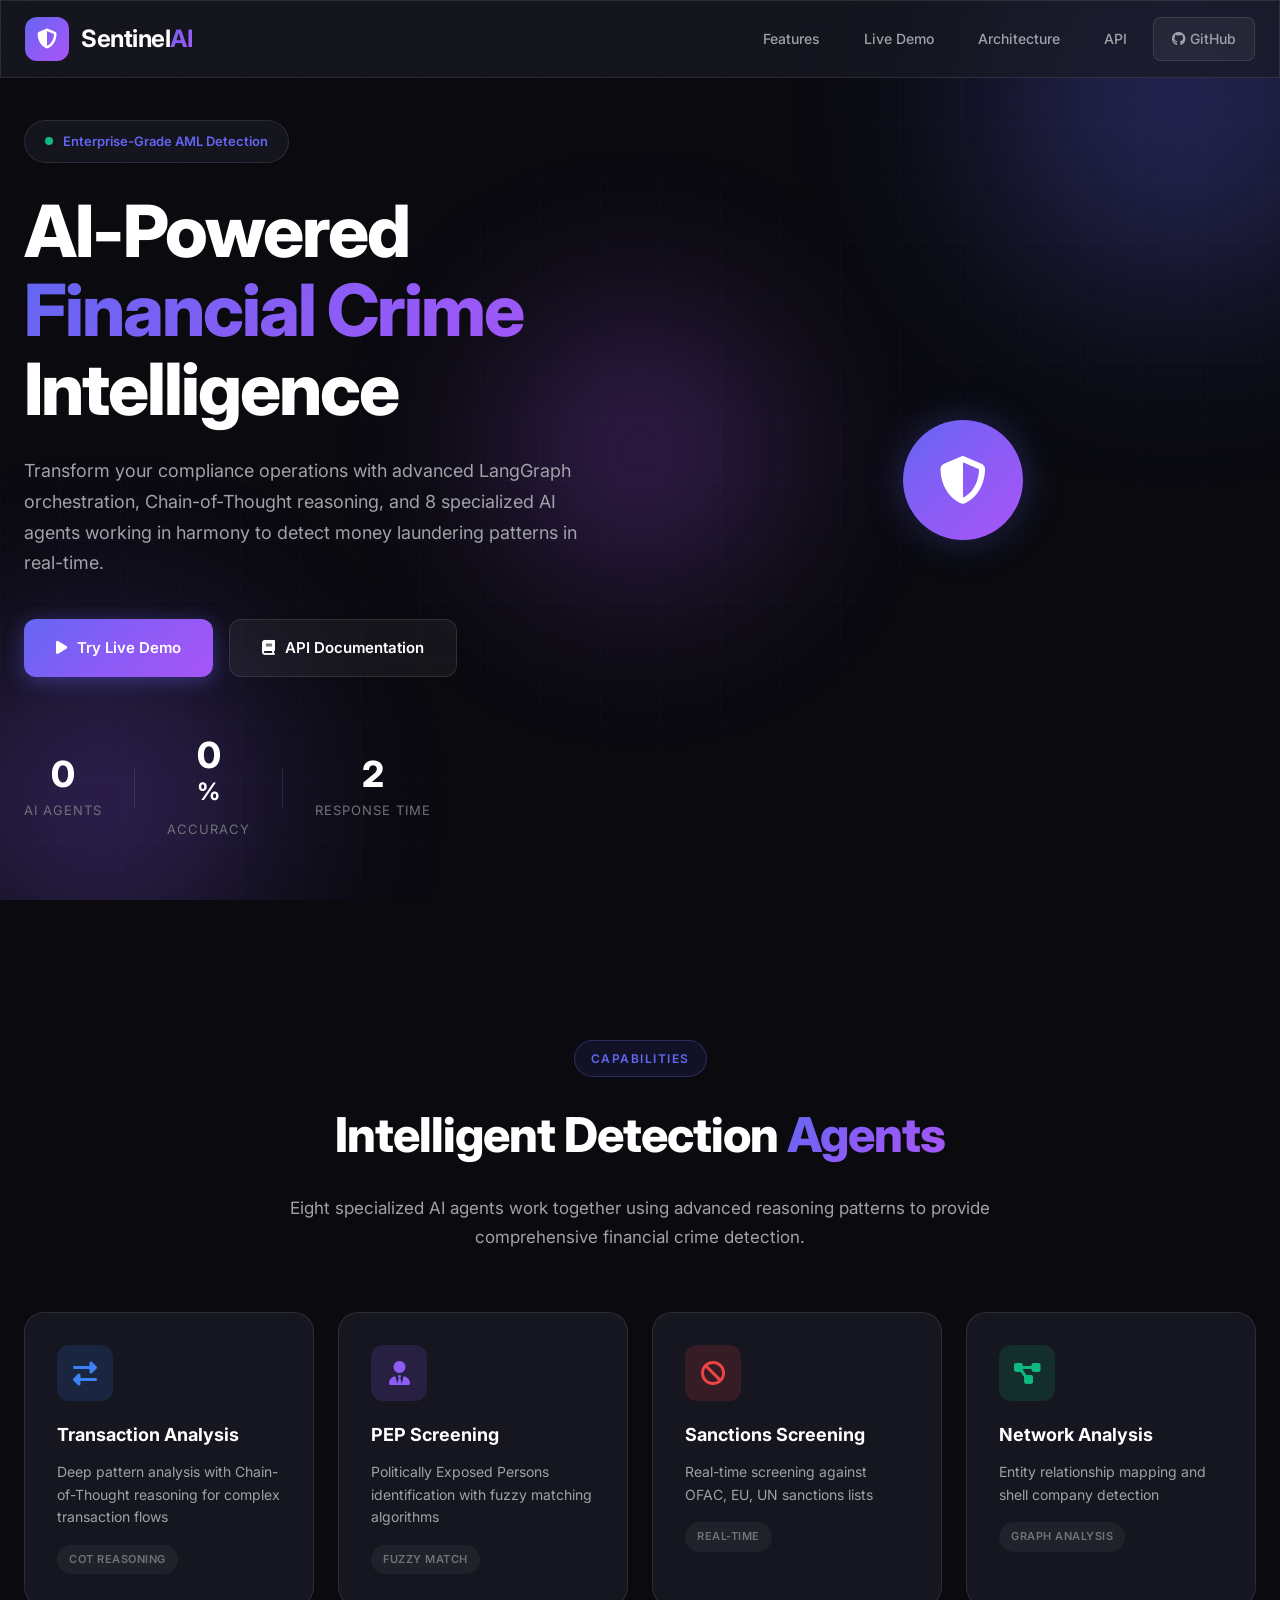
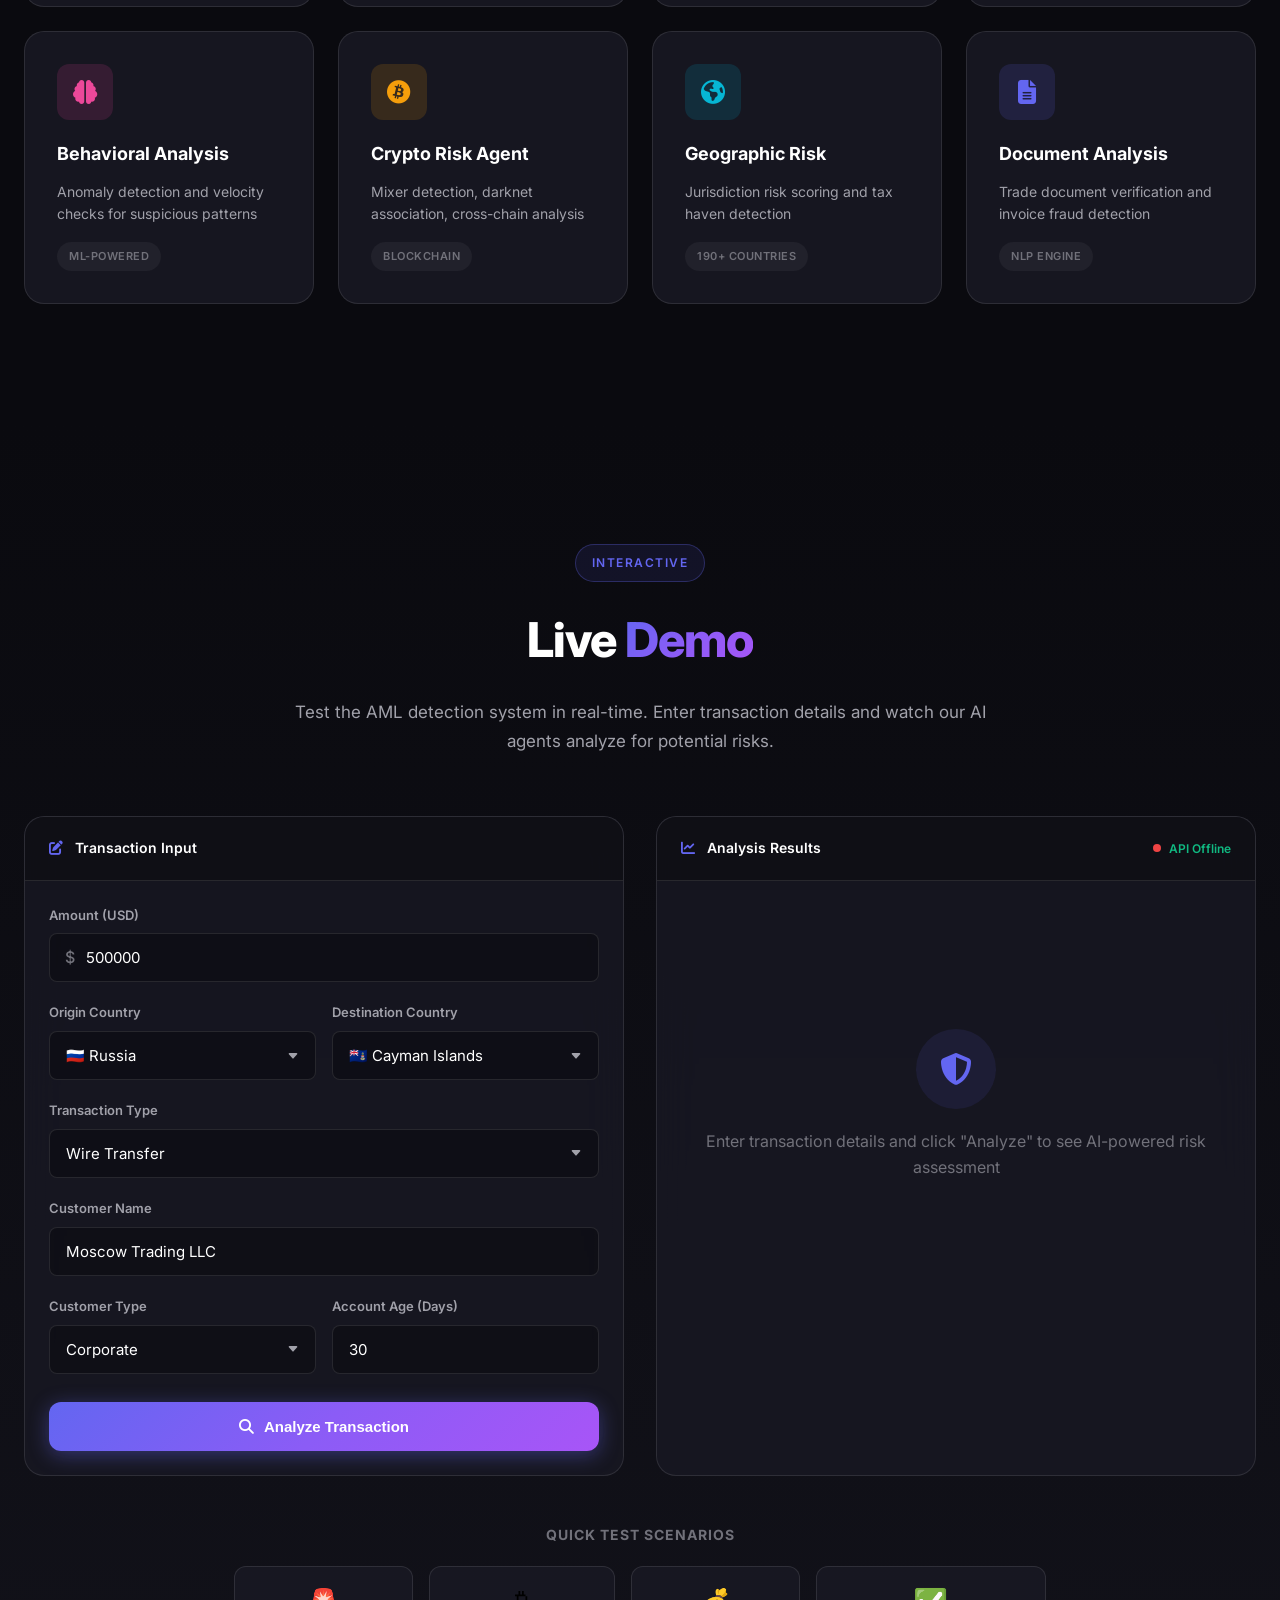
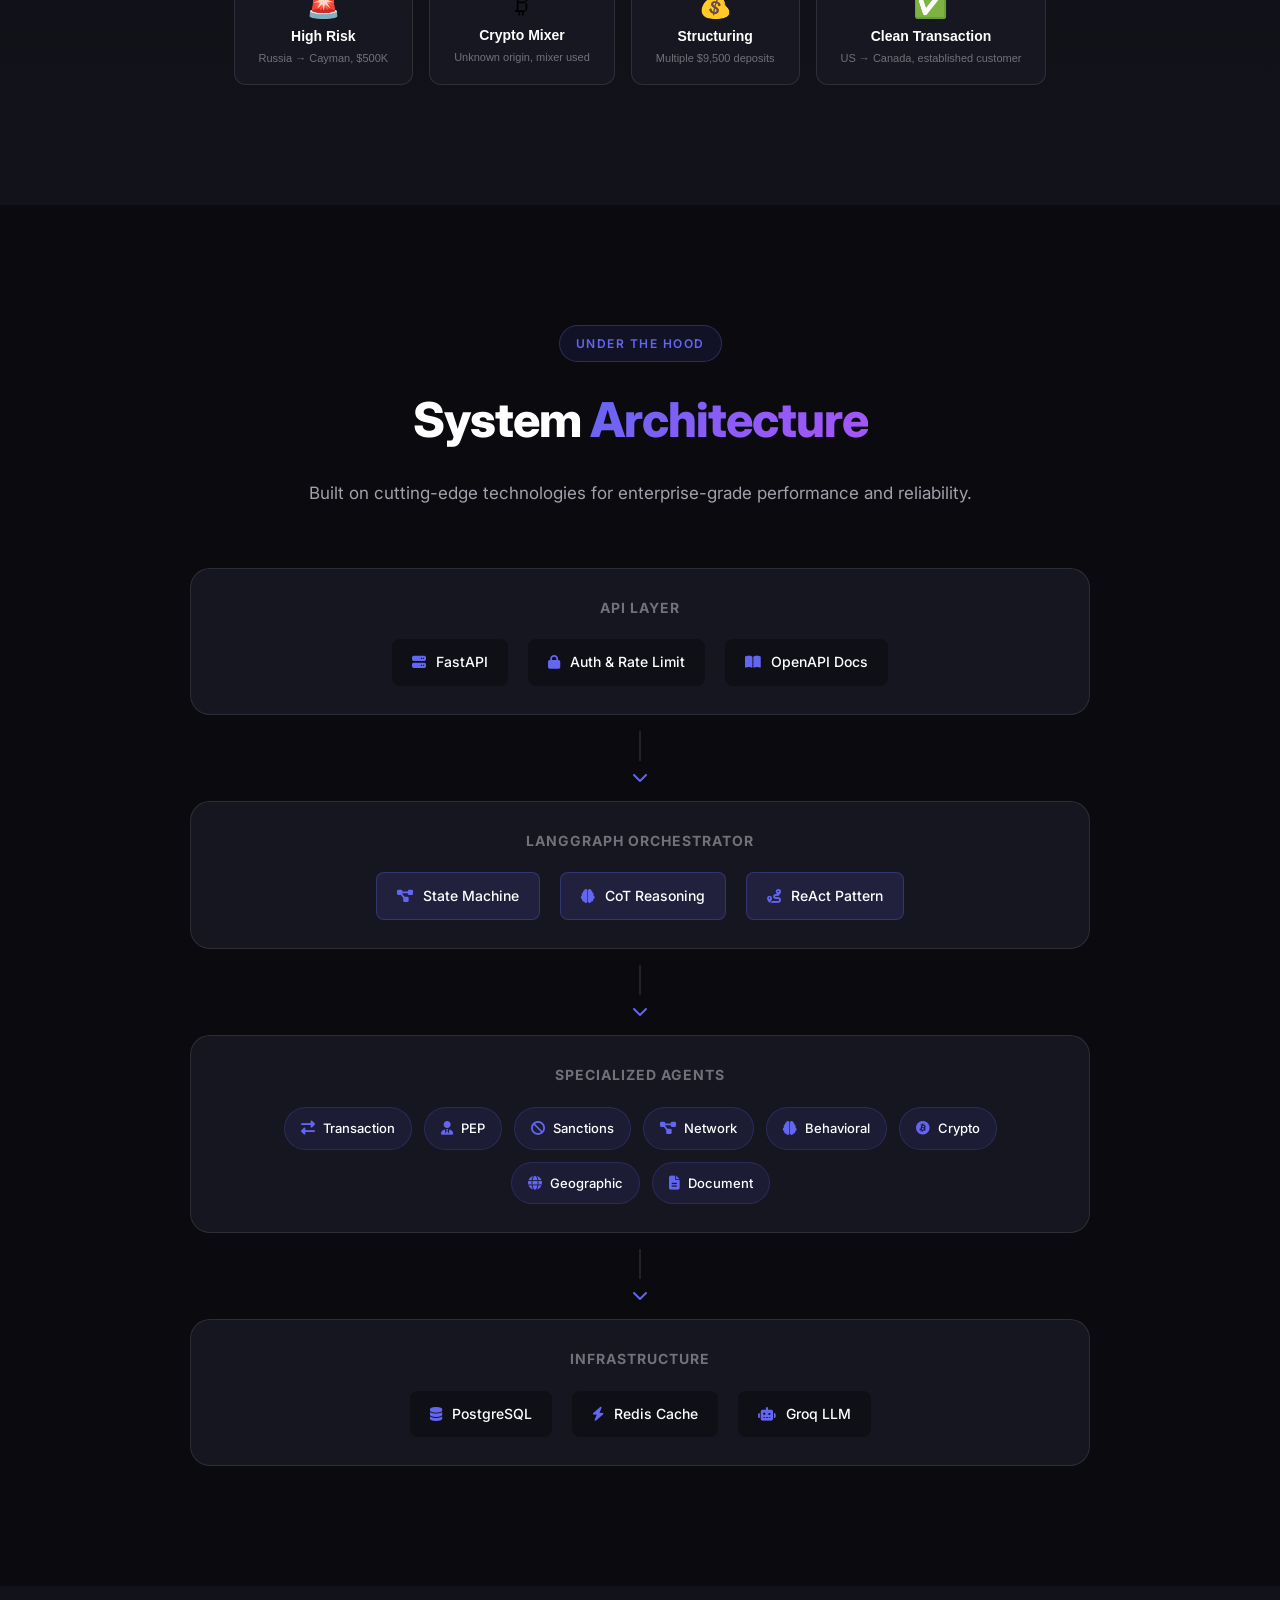
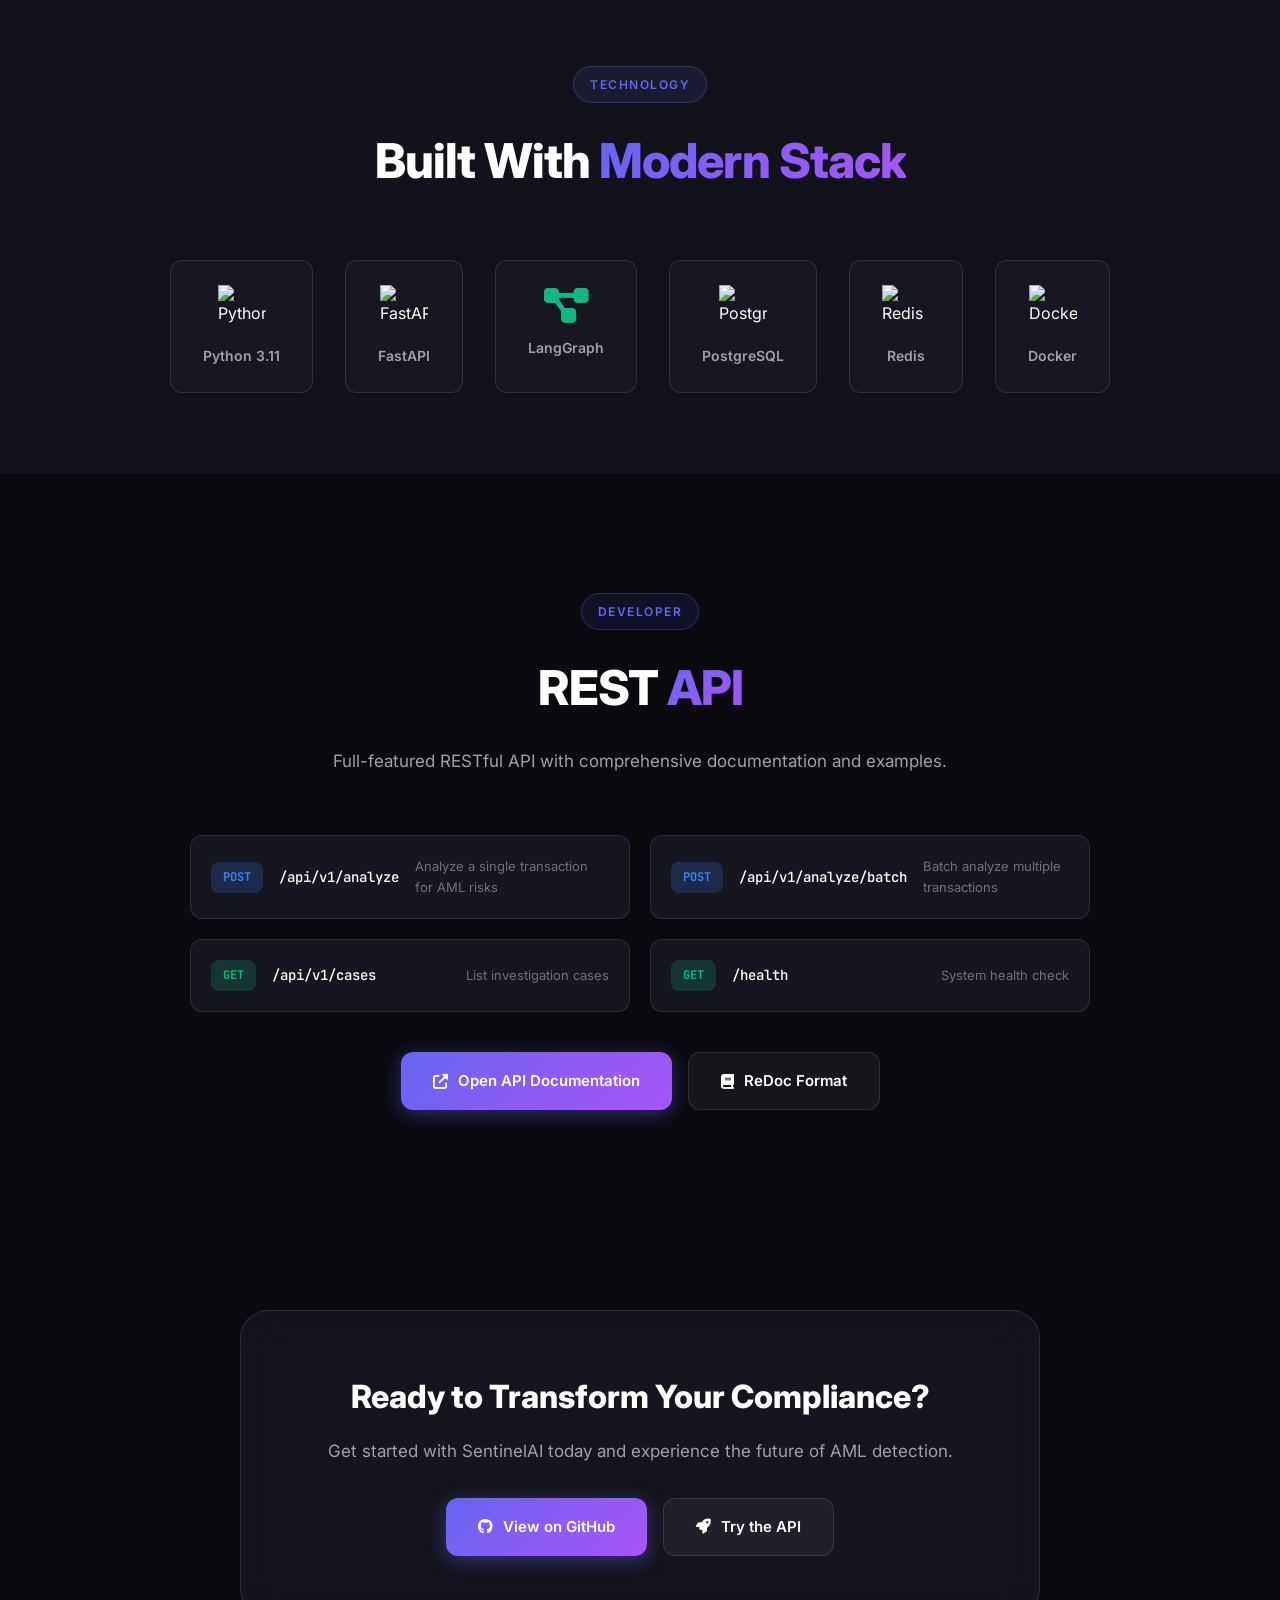
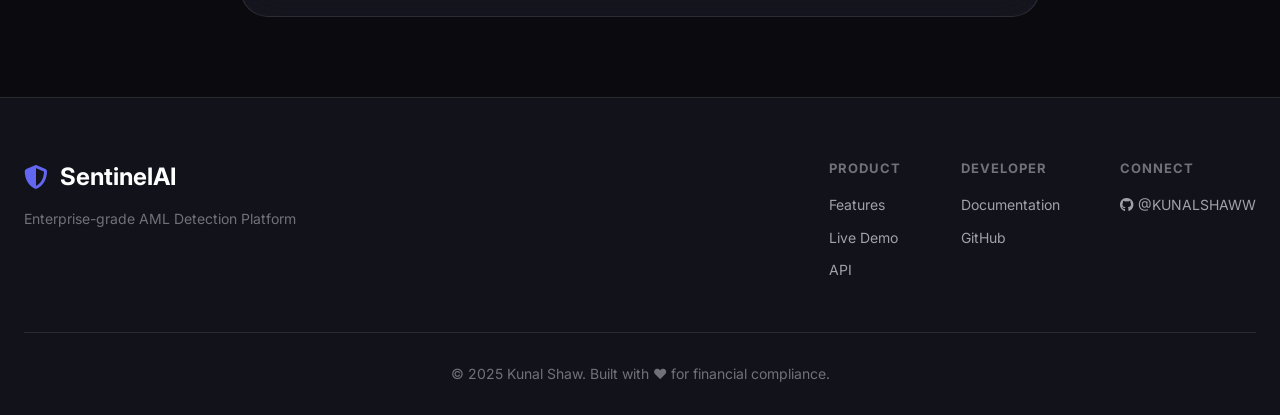
==== frontend/index.html @ 1eec71bf "feat: Add stunning premium frontend UI with glass-morphism design, neural network animations, live A" ====
<!DOCTYPE html>
<html lang="en">
<head>
    <meta charset="UTF-8">
    <meta name="viewport" content="width=device-width, initial-scale=1.0">
    <title>SentinelAI | Enterprise AML Detection Platform</title>
    <link rel="icon" type="image/svg+xml" href="data:image/svg+xml,<svg xmlns='http://www.w3.org/2000/svg' viewBox='0 0 100 100'><text y='.9em' font-size='90'>🛡️</text></svg>">
    <link href="https://fonts.googleapis.com/css2?family=Inter:wght@300;400;500;600;700;800;900&family=JetBrains+Mono:wght@400;500;600&display=swap" rel="stylesheet">
    <link rel="stylesheet" href="https://cdnjs.cloudflare.com/ajax/libs/font-awesome/6.5.1/css/all.min.css">
    <link rel="stylesheet" href="styles.css">
</head>
<body>
    <!-- Animated Background -->
    <div class="bg-animation">
        <div class="grid-overlay"></div>
        <div class="floating-particles" id="particles"></div>
        <div class="gradient-orb orb-1"></div>
        <div class="gradient-orb orb-2"></div>
        <div class="gradient-orb orb-3"></div>
    </div>

    <!-- Navigation -->
    <nav class="navbar glass-effect">
        <div class="nav-container">
            <a href="#" class="nav-logo">
                <div class="logo-icon">
                    <i class="fas fa-shield-alt"></i>
                </div>
                <span class="logo-text">Sentinel<span class="highlight">AI</span></span>
            </a>
            <div class="nav-links">
                <a href="#features" class="nav-link">Features</a>
                <a href="#demo" class="nav-link">Live Demo</a>
                <a href="#architecture" class="nav-link">Architecture</a>
                <a href="#api" class="nav-link">API</a>
                <a href="https://github.com/KUNALSHAWW/SentinelAI-AML" target="_blank" class="nav-link github-link">
                    <i class="fab fa-github"></i> GitHub
                </a>
            </div>
            <button class="mobile-menu-btn" id="mobileMenuBtn">
                <span></span>
                <span></span>
                <span></span>
            </button>
        </div>
    </nav>

    <!-- Mobile Menu -->
    <div class="mobile-menu" id="mobileMenu">
        <a href="#features" class="mobile-link">Features</a>
        <a href="#demo" class="mobile-link">Live Demo</a>
        <a href="#architecture" class="mobile-link">Architecture</a>
        <a href="#api" class="mobile-link">API</a>
        <a href="https://github.com/KUNALSHAWW/SentinelAI-AML" target="_blank" class="mobile-link">
            <i class="fab fa-github"></i> GitHub
        </a>
    </div>

    <!-- Hero Section -->
    <section class="hero">
        <div class="hero-content">
            <div class="hero-badge glass-effect">
                <span class="badge-dot"></span>
                <span>Enterprise-Grade AML Detection</span>
            </div>
            <h1 class="hero-title">
                <span class="title-line">AI-Powered</span>
                <span class="title-line gradient-text">Financial Crime</span>
                <span class="title-line">Intelligence</span>
            </h1>
            <p class="hero-description">
                Transform your compliance operations with advanced LangGraph orchestration, 
                Chain-of-Thought reasoning, and 8 specialized AI agents working in harmony 
                to detect money laundering patterns in real-time.
            </p>
            <div class="hero-buttons">
                <a href="#demo" class="btn btn-primary">
                    <i class="fas fa-play"></i>
                    Try Live Demo
                </a>
                <a href="https://sentinelai-api.onrender.com/docs" target="_blank" class="btn btn-secondary">
                    <i class="fas fa-book"></i>
                    API Documentation
                </a>
            </div>
            <div class="hero-stats">
                <div class="stat-item">
                    <span class="stat-value" data-count="8">0</span>
                    <span class="stat-label">AI Agents</span>
                </div>
                <div class="stat-divider"></div>
                <div class="stat-item">
                    <span class="stat-value" data-count="99">0</span>
                    <span class="stat-suffix">%</span>
                    <span class="stat-label">Accuracy</span>
                </div>
                <div class="stat-divider"></div>
                <div class="stat-item">
                    <span class="stat-value">&lt;2s</span>
                    <span class="stat-label">Response Time</span>
                </div>
            </div>
        </div>
        <div class="hero-visual">
            <div class="visual-container">
                <div class="neural-network" id="neuralNetwork"></div>
                <div class="center-shield">
                    <i class="fas fa-shield-alt"></i>
                </div>
            </div>
        </div>
    </section>

    <!-- Features Section -->
    <section class="features" id="features">
        <div class="section-container">
            <div class="section-header">
                <span class="section-badge">Capabilities</span>
                <h2 class="section-title">Intelligent Detection <span class="gradient-text">Agents</span></h2>
                <p class="section-description">
                    Eight specialized AI agents work together using advanced reasoning patterns 
                    to provide comprehensive financial crime detection.
                </p>
            </div>
            <div class="features-grid">
                <div class="feature-card" data-aos="fade-up">
                    <div class="feature-icon transaction">
                        <i class="fas fa-exchange-alt"></i>
                    </div>
                    <h3>Transaction Analysis</h3>
                    <p>Deep pattern analysis with Chain-of-Thought reasoning for complex transaction flows</p>
                    <div class="feature-tag">CoT Reasoning</div>
                </div>
                <div class="feature-card" data-aos="fade-up" data-aos-delay="100">
                    <div class="feature-icon pep">
                        <i class="fas fa-user-tie"></i>
                    </div>
                    <h3>PEP Screening</h3>
                    <p>Politically Exposed Persons identification with fuzzy matching algorithms</p>
                    <div class="feature-tag">Fuzzy Match</div>
                </div>
                <div class="feature-card" data-aos="fade-up" data-aos-delay="200">
                    <div class="feature-icon sanctions">
                        <i class="fas fa-ban"></i>
                    </div>
                    <h3>Sanctions Screening</h3>
                    <p>Real-time screening against OFAC, EU, UN sanctions lists</p>
                    <div class="feature-tag">Real-time</div>
                </div>
                <div class="feature-card" data-aos="fade-up" data-aos-delay="300">
                    <div class="feature-icon network">
                        <i class="fas fa-project-diagram"></i>
                    </div>
                    <h3>Network Analysis</h3>
                    <p>Entity relationship mapping and shell company detection</p>
                    <div class="feature-tag">Graph Analysis</div>
                </div>
                <div class="feature-card" data-aos="fade-up" data-aos-delay="400">
                    <div class="feature-icon behavioral">
                        <i class="fas fa-brain"></i>
                    </div>
                    <h3>Behavioral Analysis</h3>
                    <p>Anomaly detection and velocity checks for suspicious patterns</p>
                    <div class="feature-tag">ML-Powered</div>
                </div>
                <div class="feature-card" data-aos="fade-up" data-aos-delay="500">
                    <div class="feature-icon crypto">
                        <i class="fab fa-bitcoin"></i>
                    </div>
                    <h3>Crypto Risk Agent</h3>
                    <p>Mixer detection, darknet association, cross-chain analysis</p>
                    <div class="feature-tag">Blockchain</div>
                </div>
                <div class="feature-card" data-aos="fade-up" data-aos-delay="600">
                    <div class="feature-icon geo">
                        <i class="fas fa-globe-americas"></i>
                    </div>
                    <h3>Geographic Risk</h3>
                    <p>Jurisdiction risk scoring and tax haven detection</p>
                    <div class="feature-tag">190+ Countries</div>
                </div>
                <div class="feature-card" data-aos="fade-up" data-aos-delay="700">
                    <div class="feature-icon document">
                        <i class="fas fa-file-alt"></i>
                    </div>
                    <h3>Document Analysis</h3>
                    <p>Trade document verification and invoice fraud detection</p>
                    <div class="feature-tag">NLP Engine</div>
                </div>
            </div>
        </div>
    </section>

    <!-- Live Demo Section -->
    <section class="demo-section" id="demo">
        <div class="section-container">
            <div class="section-header">
                <span class="section-badge">Interactive</span>
                <h2 class="section-title">Live <span class="gradient-text">Demo</span></h2>
                <p class="section-description">
                    Test the AML detection system in real-time. Enter transaction details 
                    and watch our AI agents analyze for potential risks.
                </p>
            </div>
            
            <div class="demo-container">
                <div class="demo-panel input-panel glass-effect">
                    <div class="panel-header">
                        <i class="fas fa-edit"></i>
                        <span>Transaction Input</span>
                    </div>
                    <div class="panel-content">
                        <div class="input-group">
                            <label>Amount (USD)</label>
                            <div class="input-wrapper">
                                <span class="input-prefix">$</span>
                                <input type="number" id="amount" value="500000" placeholder="Enter amount">
                            </div>
                        </div>
                        <div class="input-row">
                            <div class="input-group">
                                <label>Origin Country</label>
                                <select id="originCountry">
                                    <option value="US">🇺🇸 United States</option>
                                    <option value="RU" selected>🇷🇺 Russia</option>
                                    <option value="CN">🇨🇳 China</option>
                                    <option value="IR">🇮🇷 Iran</option>
                                    <option value="KP">🇰🇵 North Korea</option>
                                    <option value="NG">🇳🇬 Nigeria</option>
                                    <option value="GB">🇬🇧 United Kingdom</option>
                                    <option value="AE">🇦🇪 UAE</option>
                                </select>
                            </div>
                            <div class="input-group">
                                <label>Destination Country</label>
                                <select id="destCountry">
                                    <option value="US">🇺🇸 United States</option>
                                    <option value="KY" selected>🇰🇾 Cayman Islands</option>
                                    <option value="CH">🇨🇭 Switzerland</option>
                                    <option value="PA">🇵🇦 Panama</option>
                                    <option value="VG">🇻🇬 British Virgin Islands</option>
                                    <option value="GB">🇬🇧 United Kingdom</option>
                                    <option value="SG">🇸🇬 Singapore</option>
                                </select>
                            </div>
                        </div>
                        <div class="input-group">
                            <label>Transaction Type</label>
                            <select id="transactionType">
                                <option value="WIRE_TRANSFER" selected>Wire Transfer</option>
                                <option value="CRYPTO">Cryptocurrency</option>
                                <option value="CASH">Cash Deposit</option>
                                <option value="ACH">ACH Transfer</option>
                                <option value="TRADE_FINANCE">Trade Finance</option>
                            </select>
                        </div>
                        <div class="input-group">
                            <label>Customer Name</label>
                            <input type="text" id="customerName" value="Moscow Trading LLC" placeholder="Enter customer name">
                        </div>
                        <div class="input-row">
                            <div class="input-group">
                                <label>Customer Type</label>
                                <select id="customerType">
                                    <option value="CORPORATE" selected>Corporate</option>
                                    <option value="INDIVIDUAL">Individual</option>
                                    <option value="FINANCIAL_INSTITUTION">Financial Institution</option>
                                </select>
                            </div>
                            <div class="input-group">
                                <label>Account Age (Days)</label>
                                <input type="number" id="accountAge" value="30" placeholder="Days">
                            </div>
                        </div>
                        <button class="btn btn-primary btn-analyze" id="analyzeBtn">
                            <i class="fas fa-search"></i>
                            <span>Analyze Transaction</span>
                            <div class="btn-loader" id="btnLoader"></div>
                        </button>
                    </div>
                </div>
                
                <div class="demo-panel output-panel glass-effect">
                    <div class="panel-header">
                        <i class="fas fa-chart-line"></i>
                        <span>Analysis Results</span>
                        <div class="api-status" id="apiStatus">
                            <span class="status-dot"></span>
                            <span class="status-text">API Ready</span>
                        </div>
                    </div>
                    <div class="panel-content" id="resultsPanel">
                        <div class="results-placeholder">
                            <div class="placeholder-icon">
                                <i class="fas fa-shield-alt"></i>
                            </div>
                            <p>Enter transaction details and click "Analyze" to see AI-powered risk assessment</p>
                        </div>
                    </div>
                </div>
            </div>
            
            <!-- Sample Scenarios -->
            <div class="scenarios-container">
                <h3 class="scenarios-title">Quick Test Scenarios</h3>
                <div class="scenarios-grid">
                    <button class="scenario-btn" data-scenario="high-risk">
                        <span class="scenario-icon">🚨</span>
                        <span class="scenario-name">High Risk</span>
                        <span class="scenario-desc">Russia → Cayman, $500K</span>
                    </button>
                    <button class="scenario-btn" data-scenario="crypto">
                        <span class="scenario-icon">₿</span>
                        <span class="scenario-name">Crypto Mixer</span>
                        <span class="scenario-desc">Unknown origin, mixer used</span>
                    </button>
                    <button class="scenario-btn" data-scenario="structuring">
                        <span class="scenario-icon">💰</span>
                        <span class="scenario-name">Structuring</span>
                        <span class="scenario-desc">Multiple $9,500 deposits</span>
                    </button>
                    <button class="scenario-btn" data-scenario="clean">
                        <span class="scenario-icon">✅</span>
                        <span class="scenario-name">Clean Transaction</span>
                        <span class="scenario-desc">US → Canada, established customer</span>
                    </button>
                </div>
            </div>
        </div>
    </section>

    <!-- Architecture Section -->
    <section class="architecture-section" id="architecture">
        <div class="section-container">
            <div class="section-header">
                <span class="section-badge">Under the Hood</span>
                <h2 class="section-title">System <span class="gradient-text">Architecture</span></h2>
                <p class="section-description">
                    Built on cutting-edge technologies for enterprise-grade performance and reliability.
                </p>
            </div>
            
            <div class="arch-diagram">
                <div class="arch-layer layer-api">
                    <div class="layer-title">API Layer</div>
                    <div class="layer-items">
                        <div class="arch-item">
                            <i class="fas fa-server"></i>
                            <span>FastAPI</span>
                        </div>
                        <div class="arch-item">
                            <i class="fas fa-lock"></i>
                            <span>Auth & Rate Limit</span>
                        </div>
                        <div class="arch-item">
                            <i class="fas fa-book-open"></i>
                            <span>OpenAPI Docs</span>
                        </div>
                    </div>
                </div>
                
                <div class="arch-connector">
                    <div class="connector-line"></div>
                    <i class="fas fa-chevron-down"></i>
                </div>
                
                <div class="arch-layer layer-orchestration">
                    <div class="layer-title">LangGraph Orchestrator</div>
                    <div class="layer-items">
                        <div class="arch-item highlight">
                            <i class="fas fa-project-diagram"></i>
                            <span>State Machine</span>
                        </div>
                        <div class="arch-item highlight">
                            <i class="fas fa-brain"></i>
                            <span>CoT Reasoning</span>
                        </div>
                        <div class="arch-item highlight">
                            <i class="fas fa-route"></i>
                            <span>ReAct Pattern</span>
                        </div>
                    </div>
                </div>
                
                <div class="arch-connector">
                    <div class="connector-line"></div>
                    <i class="fas fa-chevron-down"></i>
                </div>
                
                <div class="arch-layer layer-agents">
                    <div class="layer-title">Specialized Agents</div>
                    <div class="agents-grid">
                        <div class="agent-chip"><i class="fas fa-exchange-alt"></i> Transaction</div>
                        <div class="agent-chip"><i class="fas fa-user-tie"></i> PEP</div>
                        <div class="agent-chip"><i class="fas fa-ban"></i> Sanctions</div>
                        <div class="agent-chip"><i class="fas fa-project-diagram"></i> Network</div>
                        <div class="agent-chip"><i class="fas fa-brain"></i> Behavioral</div>
                        <div class="agent-chip"><i class="fab fa-bitcoin"></i> Crypto</div>
                        <div class="agent-chip"><i class="fas fa-globe"></i> Geographic</div>
                        <div class="agent-chip"><i class="fas fa-file-alt"></i> Document</div>
                    </div>
                </div>
                
                <div class="arch-connector">
                    <div class="connector-line"></div>
                    <i class="fas fa-chevron-down"></i>
                </div>
                
                <div class="arch-layer layer-infra">
                    <div class="layer-title">Infrastructure</div>
                    <div class="layer-items">
                        <div class="arch-item">
                            <i class="fas fa-database"></i>
                            <span>PostgreSQL</span>
                        </div>
                        <div class="arch-item">
                            <i class="fas fa-bolt"></i>
                            <span>Redis Cache</span>
                        </div>
                        <div class="arch-item">
                            <i class="fas fa-robot"></i>
                            <span>Groq LLM</span>
                        </div>
                    </div>
                </div>
            </div>
        </div>
    </section>

    <!-- Tech Stack Section -->
    <section class="tech-section">
        <div class="section-container">
            <div class="section-header">
                <span class="section-badge">Technology</span>
                <h2 class="section-title">Built With <span class="gradient-text">Modern Stack</span></h2>
            </div>
            <div class="tech-grid">
                <div class="tech-card">
                    <img src="https://cdn.jsdelivr.net/gh/devicons/devicon/icons/python/python-original.svg" alt="Python">
                    <span>Python 3.11</span>
                </div>
                <div class="tech-card">
                    <img src="https://cdn.jsdelivr.net/gh/devicons/devicon/icons/fastapi/fastapi-original.svg" alt="FastAPI">
                    <span>FastAPI</span>
                </div>
                <div class="tech-card">
                    <i class="fas fa-project-diagram" style="font-size: 2.5rem; color: #10b981;"></i>
                    <span>LangGraph</span>
                </div>
                <div class="tech-card">
                    <img src="https://cdn.jsdelivr.net/gh/devicons/devicon/icons/postgresql/postgresql-original.svg" alt="PostgreSQL">
                    <span>PostgreSQL</span>
                </div>
                <div class="tech-card">
                    <img src="https://cdn.jsdelivr.net/gh/devicons/devicon/icons/redis/redis-original.svg" alt="Redis">
                    <span>Redis</span>
                </div>
                <div class="tech-card">
                    <img src="https://cdn.jsdelivr.net/gh/devicons/devicon/icons/docker/docker-original.svg" alt="Docker">
                    <span>Docker</span>
                </div>
            </div>
        </div>
    </section>

    <!-- API Section -->
    <section class="api-section" id="api">
        <div class="section-container">
            <div class="section-header">
                <span class="section-badge">Developer</span>
                <h2 class="section-title">REST <span class="gradient-text">API</span></h2>
                <p class="section-description">
                    Full-featured RESTful API with comprehensive documentation and examples.
                </p>
            </div>
            
            <div class="api-endpoints">
                <div class="endpoint-card">
                    <div class="endpoint-method post">POST</div>
                    <div class="endpoint-path">/api/v1/analyze</div>
                    <div class="endpoint-desc">Analyze a single transaction for AML risks</div>
                </div>
                <div class="endpoint-card">
                    <div class="endpoint-method post">POST</div>
                    <div class="endpoint-path">/api/v1/analyze/batch</div>
                    <div class="endpoint-desc">Batch analyze multiple transactions</div>
                </div>
                <div class="endpoint-card">
                    <div class="endpoint-method get">GET</div>
                    <div class="endpoint-path">/api/v1/cases</div>
                    <div class="endpoint-desc">List investigation cases</div>
                </div>
                <div class="endpoint-card">
                    <div class="endpoint-method get">GET</div>
                    <div class="endpoint-path">/health</div>
                    <div class="endpoint-desc">System health check</div>
                </div>
            </div>
            
            <div class="api-cta">
                <a href="https://sentinelai-api.onrender.com/docs" target="_blank" class="btn btn-primary">
                    <i class="fas fa-external-link-alt"></i>
                    Open API Documentation
                </a>
                <a href="https://sentinelai-api.onrender.com/redoc" target="_blank" class="btn btn-secondary">
                    <i class="fas fa-book"></i>
                    ReDoc Format
                </a>
            </div>
        </div>
    </section>

    <!-- CTA Section -->
    <section class="cta-section">
        <div class="cta-content glass-effect">
            <h2>Ready to Transform Your Compliance?</h2>
            <p>Get started with SentinelAI today and experience the future of AML detection.</p>
            <div class="cta-buttons">
                <a href="https://github.com/KUNALSHAWW/SentinelAI-AML" target="_blank" class="btn btn-primary">
                    <i class="fab fa-github"></i>
                    View on GitHub
                </a>
                <a href="https://sentinelai-api.onrender.com/docs" target="_blank" class="btn btn-secondary">
                    <i class="fas fa-rocket"></i>
                    Try the API
                </a>
            </div>
        </div>
    </section>

    <!-- Footer -->
    <footer class="footer">
        <div class="footer-content">
            <div class="footer-brand">
                <div class="footer-logo">
                    <i class="fas fa-shield-alt"></i>
                    <span>SentinelAI</span>
                </div>
                <p>Enterprise-grade AML Detection Platform</p>
            </div>
            <div class="footer-links">
                <div class="footer-column">
                    <h4>Product</h4>
                    <a href="#features">Features</a>
                    <a href="#demo">Live Demo</a>
                    <a href="#api">API</a>
                </div>
                <div class="footer-column">
                    <h4>Developer</h4>
                    <a href="https://sentinelai-api.onrender.com/docs" target="_blank">Documentation</a>
                    <a href="https://github.com/KUNALSHAWW/SentinelAI-AML" target="_blank">GitHub</a>
                </div>
                <div class="footer-column">
                    <h4>Connect</h4>
                    <a href="https://github.com/KUNALSHAWW" target="_blank">
                        <i class="fab fa-github"></i> @KUNALSHAWW
                    </a>
                </div>
            </div>
        </div>
        <div class="footer-bottom">
            <p>© 2025 Kunal Shaw. Built with ❤️ for financial compliance.</p>
        </div>
    </footer>

    <script src="app.js"></script>
</body>
</html>
---- frontend/styles.css ----
/* ================================================
   SentinelAI - Enterprise AML Detection Platform
   Premium UI Styles
   ================================================ */

/* CSS Variables */
:root {
    /* Colors */
    --bg-primary: #0a0a0f;
    --bg-secondary: #12121a;
    --bg-tertiary: #1a1a25;
    --bg-card: rgba(26, 26, 37, 0.8);
    
    /* Accent Colors */
    --accent-primary: #6366f1;
    --accent-secondary: #8b5cf6;
    --accent-tertiary: #a855f7;
    --accent-gradient: linear-gradient(135deg, #6366f1 0%, #8b5cf6 50%, #a855f7 100%);
    
    /* Status Colors */
    --success: #10b981;
    --warning: #f59e0b;
    --danger: #ef4444;
    --info: #3b82f6;
    
    /* Text Colors */
    --text-primary: #ffffff;
    --text-secondary: #a1a1aa;
    --text-muted: #71717a;
    
    /* Borders */
    --border-color: rgba(255, 255, 255, 0.1);
    --border-glow: rgba(99, 102, 241, 0.5);
    
    /* Shadows */
    --shadow-sm: 0 2px 8px rgba(0, 0, 0, 0.3);
    --shadow-md: 0 4px 20px rgba(0, 0, 0, 0.4);
    --shadow-lg: 0 8px 40px rgba(0, 0, 0, 0.5);
    --shadow-glow: 0 0 40px rgba(99, 102, 241, 0.3);
    
    /* Spacing */
    --container-max: 1280px;
    --section-padding: 120px;
    
    /* Transitions */
    --transition-fast: 0.15s ease;
    --transition-base: 0.3s ease;
    --transition-slow: 0.5s ease;
    
    /* Border Radius */
    --radius-sm: 8px;
    --radius-md: 12px;
    --radius-lg: 20px;
    --radius-xl: 28px;
}

/* Reset & Base */
*, *::before, *::after {
    margin: 0;
    padding: 0;
    box-sizing: border-box;
}

html {
    scroll-behavior: smooth;
}

body {
    font-family: 'Inter', -apple-system, BlinkMacSystemFont, sans-serif;
    background: var(--bg-primary);
    color: var(--text-primary);
    line-height: 1.6;
    overflow-x: hidden;
}

/* Animated Background */
.bg-animation {
    position: fixed;
    top: 0;
    left: 0;
    width: 100%;
    height: 100%;
    z-index: -1;
    overflow: hidden;
}

.grid-overlay {
    position: absolute;
    top: 0;
    left: 0;
    width: 100%;
    height: 100%;
    background-image: 
        linear-gradient(rgba(99, 102, 241, 0.03) 1px, transparent 1px),
        linear-gradient(90deg, rgba(99, 102, 241, 0.03) 1px, transparent 1px);
    background-size: 60px 60px;
    animation: gridMove 20s linear infinite;
}

@keyframes gridMove {
    0% { transform: translate(0, 0); }
    100% { transform: translate(60px, 60px); }
}

.gradient-orb {
    position: absolute;
    border-radius: 50%;
    filter: blur(80px);
    opacity: 0.4;
    animation: orbFloat 20s ease-in-out infinite;
}

.orb-1 {
    width: 600px;
    height: 600px;
    background: radial-gradient(circle, var(--accent-primary) 0%, transparent 70%);
    top: -200px;
    right: -200px;
    animation-delay: 0s;
}

.orb-2 {
    width: 500px;
    height: 500px;
    background: radial-gradient(circle, var(--accent-secondary) 0%, transparent 70%);
    bottom: -150px;
    left: -150px;
    animation-delay: -7s;
}

.orb-3 {
    width: 400px;
    height: 400px;
    background: radial-gradient(circle, var(--accent-tertiary) 0%, transparent 70%);
    top: 50%;
    left: 50%;
    transform: translate(-50%, -50%);
    animation-delay: -14s;
}

@keyframes orbFloat {
    0%, 100% { transform: translate(0, 0) scale(1); }
    25% { transform: translate(50px, -50px) scale(1.1); }
    50% { transform: translate(0, 50px) scale(0.9); }
    75% { transform: translate(-50px, -25px) scale(1.05); }
}

/* Glass Effect */
.glass-effect {
    background: rgba(26, 26, 37, 0.7);
    backdrop-filter: blur(20px);
    -webkit-backdrop-filter: blur(20px);
    border: 1px solid var(--border-color);
}

/* Navigation */
.navbar {
    position: fixed;
    top: 0;
    left: 0;
    right: 0;
    z-index: 1000;
    padding: 16px 0;
    transition: var(--transition-base);
}

.navbar.scrolled {
    background: rgba(10, 10, 15, 0.95);
    border-bottom: 1px solid var(--border-color);
}

.nav-container {
    max-width: var(--container-max);
    margin: 0 auto;
    padding: 0 24px;
    display: flex;
    align-items: center;
    justify-content: space-between;
}

.nav-logo {
    display: flex;
    align-items: center;
    gap: 12px;
    text-decoration: none;
    color: var(--text-primary);
}

.logo-icon {
    width: 44px;
    height: 44px;
    display: flex;
    align-items: center;
    justify-content: center;
    background: var(--accent-gradient);
    border-radius: var(--radius-md);
    font-size: 20px;
}

.logo-text {
    font-size: 24px;
    font-weight: 700;
    letter-spacing: -0.5px;
}

.logo-text .highlight {
    background: var(--accent-gradient);
    -webkit-background-clip: text;
    -webkit-text-fill-color: transparent;
    background-clip: text;
}

.nav-links {
    display: flex;
    align-items: center;
    gap: 8px;
}

.nav-link {
    color: var(--text-secondary);
    text-decoration: none;
    padding: 10px 18px;
    border-radius: var(--radius-sm);
    font-size: 14px;
    font-weight: 500;
    transition: var(--transition-fast);
}

.nav-link:hover {
    color: var(--text-primary);
    background: rgba(255, 255, 255, 0.05);
}

.nav-link.github-link {
    background: rgba(255, 255, 255, 0.05);
    border: 1px solid var(--border-color);
}

.nav-link.github-link:hover {
    border-color: var(--accent-primary);
    background: rgba(99, 102, 241, 0.1);
}

.mobile-menu-btn {
    display: none;
    flex-direction: column;
    gap: 5px;
    background: none;
    border: none;
    cursor: pointer;
    padding: 8px;
}

.mobile-menu-btn span {
    display: block;
    width: 24px;
    height: 2px;
    background: var(--text-primary);
    border-radius: 2px;
    transition: var(--transition-base);
}

.mobile-menu {
    display: none;
    position: fixed;
    top: 76px;
    left: 0;
    right: 0;
    background: var(--bg-secondary);
    border-bottom: 1px solid var(--border-color);
    padding: 20px;
    z-index: 999;
}

.mobile-menu.active {
    display: block;
}

.mobile-link {
    display: block;
    padding: 16px;
    color: var(--text-secondary);
    text-decoration: none;
    font-weight: 500;
    border-radius: var(--radius-sm);
    transition: var(--transition-fast);
}

.mobile-link:hover {
    color: var(--text-primary);
    background: rgba(255, 255, 255, 0.05);
}

/* Hero Section */
.hero {
    min-height: 100vh;
    display: flex;
    align-items: center;
    padding: 120px 24px 80px;
    max-width: var(--container-max);
    margin: 0 auto;
    gap: 60px;
}

.hero-content {
    flex: 1;
    max-width: 640px;
}

.hero-badge {
    display: inline-flex;
    align-items: center;
    gap: 10px;
    padding: 10px 20px;
    border-radius: 50px;
    font-size: 13px;
    font-weight: 600;
    color: var(--accent-primary);
    margin-bottom: 28px;
}

.badge-dot {
    width: 8px;
    height: 8px;
    background: var(--success);
    border-radius: 50%;
    animation: pulse 2s ease-in-out infinite;
}

@keyframes pulse {
    0%, 100% { opacity: 1; transform: scale(1); }
    50% { opacity: 0.5; transform: scale(1.2); }
}

.hero-title {
    font-size: clamp(42px, 6vw, 72px);
    font-weight: 800;
    line-height: 1.1;
    letter-spacing: -2px;
    margin-bottom: 28px;
}

.title-line {
    display: block;
}

.gradient-text {
    background: var(--accent-gradient);
    -webkit-background-clip: text;
    -webkit-text-fill-color: transparent;
    background-clip: text;
}

.hero-description {
    font-size: 18px;
    color: var(--text-secondary);
    line-height: 1.7;
    margin-bottom: 40px;
}

.hero-buttons {
    display: flex;
    gap: 16px;
    flex-wrap: wrap;
    margin-bottom: 60px;
}

/* Buttons */
.btn {
    display: inline-flex;
    align-items: center;
    gap: 10px;
    padding: 16px 32px;
    border-radius: var(--radius-md);
    font-size: 15px;
    font-weight: 600;
    text-decoration: none;
    cursor: pointer;
    border: none;
    transition: var(--transition-base);
}

.btn-primary {
    background: var(--accent-gradient);
    color: white;
    box-shadow: 0 4px 20px rgba(99, 102, 241, 0.4);
}

.btn-primary:hover {
    transform: translateY(-2px);
    box-shadow: 0 8px 30px rgba(99, 102, 241, 0.5);
}

.btn-secondary {
    background: rgba(255, 255, 255, 0.05);
    color: var(--text-primary);
    border: 1px solid var(--border-color);
}

.btn-secondary:hover {
    background: rgba(255, 255, 255, 0.1);
    border-color: var(--accent-primary);
}

/* Hero Stats */
.hero-stats {
    display: flex;
    align-items: center;
    gap: 32px;
}

.stat-item {
    text-align: center;
}

.stat-value {
    display: block;
    font-size: 36px;
    font-weight: 800;
    color: var(--text-primary);
    line-height: 1;
}

.stat-suffix {
    font-size: 24px;
    font-weight: 700;
}

.stat-label {
    display: block;
    font-size: 13px;
    color: var(--text-muted);
    margin-top: 8px;
    text-transform: uppercase;
    letter-spacing: 1px;
}

.stat-divider {
    width: 1px;
    height: 40px;
    background: var(--border-color);
}

/* Hero Visual */
.hero-visual {
    flex: 1;
    display: flex;
    justify-content: center;
    align-items: center;
}

.visual-container {
    position: relative;
    width: 400px;
    height: 400px;
}

.neural-network {
    position: absolute;
    top: 0;
    left: 0;
    width: 100%;
    height: 100%;
}

.center-shield {
    position: absolute;
    top: 50%;
    left: 50%;
    transform: translate(-50%, -50%);
    width: 120px;
    height: 120px;
    background: var(--accent-gradient);
    border-radius: 50%;
    display: flex;
    align-items: center;
    justify-content: center;
    font-size: 48px;
    color: white;
    box-shadow: var(--shadow-glow);
    animation: shieldPulse 3s ease-in-out infinite;
}

@keyframes shieldPulse {
    0%, 100% { transform: translate(-50%, -50%) scale(1); box-shadow: 0 0 40px rgba(99, 102, 241, 0.4); }
    50% { transform: translate(-50%, -50%) scale(1.05); box-shadow: 0 0 60px rgba(99, 102, 241, 0.6); }
}

/* Sections */
.section-container {
    max-width: var(--container-max);
    margin: 0 auto;
    padding: 0 24px;
}

.section-header {
    text-align: center;
    max-width: 700px;
    margin: 0 auto 60px;
}

.section-badge {
    display: inline-block;
    padding: 8px 16px;
    background: rgba(99, 102, 241, 0.1);
    border: 1px solid rgba(99, 102, 241, 0.3);
    border-radius: 50px;
    font-size: 12px;
    font-weight: 600;
    color: var(--accent-primary);
    text-transform: uppercase;
    letter-spacing: 1.5px;
    margin-bottom: 20px;
}

.section-title {
    font-size: clamp(32px, 4vw, 48px);
    font-weight: 800;
    letter-spacing: -1px;
    margin-bottom: 20px;
}

.section-description {
    font-size: 17px;
    color: var(--text-secondary);
    line-height: 1.7;
}

/* Features Section */
.features {
    padding: var(--section-padding) 0;
}

.features-grid {
    display: grid;
    grid-template-columns: repeat(4, 1fr);
    gap: 24px;
}

.feature-card {
    background: var(--bg-card);
    border: 1px solid var(--border-color);
    border-radius: var(--radius-lg);
    padding: 32px;
    transition: var(--transition-base);
    position: relative;
    overflow: hidden;
}

.feature-card::before {
    content: '';
    position: absolute;
    top: 0;
    left: 0;
    right: 0;
    height: 3px;
    background: var(--accent-gradient);
    opacity: 0;
    transition: var(--transition-base);
}

.feature-card:hover {
    transform: translateY(-8px);
    border-color: var(--accent-primary);
    box-shadow: var(--shadow-glow);
}

.feature-card:hover::before {
    opacity: 1;
}

.feature-icon {
    width: 56px;
    height: 56px;
    border-radius: var(--radius-md);
    display: flex;
    align-items: center;
    justify-content: center;
    font-size: 24px;
    margin-bottom: 20px;
}

.feature-icon.transaction { background: rgba(59, 130, 246, 0.15); color: #3b82f6; }
.feature-icon.pep { background: rgba(139, 92, 246, 0.15); color: #8b5cf6; }
.feature-icon.sanctions { background: rgba(239, 68, 68, 0.15); color: #ef4444; }
.feature-icon.network { background: rgba(16, 185, 129, 0.15); color: #10b981; }
.feature-icon.behavioral { background: rgba(236, 72, 153, 0.15); color: #ec4899; }
.feature-icon.crypto { background: rgba(245, 158, 11, 0.15); color: #f59e0b; }
.feature-icon.geo { background: rgba(6, 182, 212, 0.15); color: #06b6d4; }
.feature-icon.document { background: rgba(99, 102, 241, 0.15); color: #6366f1; }

.feature-card h3 {
    font-size: 18px;
    font-weight: 700;
    margin-bottom: 12px;
}

.feature-card p {
    font-size: 14px;
    color: var(--text-secondary);
    line-height: 1.6;
    margin-bottom: 16px;
}

.feature-tag {
    display: inline-block;
    padding: 6px 12px;
    background: rgba(255, 255, 255, 0.05);
    border-radius: 50px;
    font-size: 11px;
    font-weight: 600;
    color: var(--text-muted);
    text-transform: uppercase;
    letter-spacing: 0.5px;
}

/* Demo Section */
.demo-section {
    padding: var(--section-padding) 0;
    background: linear-gradient(180deg, var(--bg-primary) 0%, var(--bg-secondary) 100%);
}

.demo-container {
    display: grid;
    grid-template-columns: 1fr 1fr;
    gap: 32px;
    margin-bottom: 48px;
}

.demo-panel {
    border-radius: var(--radius-lg);
    overflow: hidden;
}

.panel-header {
    display: flex;
    align-items: center;
    gap: 12px;
    padding: 20px 24px;
    background: rgba(0, 0, 0, 0.3);
    border-bottom: 1px solid var(--border-color);
    font-weight: 600;
    font-size: 14px;
}

.panel-header i {
    color: var(--accent-primary);
}

.api-status {
    margin-left: auto;
    display: flex;
    align-items: center;
    gap: 8px;
    font-size: 12px;
}

.status-dot {
    width: 8px;
    height: 8px;
    background: var(--success);
    border-radius: 50%;
    animation: pulse 2s infinite;
}

.status-text {
    color: var(--success);
}

.panel-content {
    padding: 24px;
}

/* Input Styles */
.input-group {
    margin-bottom: 20px;
}

.input-group label {
    display: block;
    font-size: 13px;
    font-weight: 600;
    color: var(--text-secondary);
    margin-bottom: 8px;
}

.input-wrapper {
    position: relative;
}

.input-prefix {
    position: absolute;
    left: 16px;
    top: 50%;
    transform: translateY(-50%);
    color: var(--text-muted);
    font-weight: 500;
}

.input-wrapper input {
    padding-left: 36px;
}

input, select {
    width: 100%;
    padding: 14px 16px;
    background: rgba(0, 0, 0, 0.3);
    border: 1px solid var(--border-color);
    border-radius: var(--radius-sm);
    color: var(--text-primary);
    font-size: 15px;
    font-family: inherit;
    transition: var(--transition-fast);
}

input:focus, select:focus {
    outline: none;
    border-color: var(--accent-primary);
    box-shadow: 0 0 0 3px rgba(99, 102, 241, 0.2);
}

select {
    cursor: pointer;
    appearance: none;
    background-image: url("data:image/svg+xml,%3Csvg xmlns='http://www.w3.org/2000/svg' width='12' height='12' fill='%23a1a1aa' viewBox='0 0 16 16'%3E%3Cpath d='M7.247 11.14L2.451 5.658C1.885 5.013 2.345 4 3.204 4h9.592a1 1 0 0 1 .753 1.659l-4.796 5.48a1 1 0 0 1-1.506 0z'/%3E%3C/svg%3E");
    background-repeat: no-repeat;
    background-position: right 16px center;
    padding-right: 40px;
}

.input-row {
    display: grid;
    grid-template-columns: 1fr 1fr;
    gap: 16px;
}

.btn-analyze {
    width: 100%;
    justify-content: center;
    margin-top: 8px;
    position: relative;
}

.btn-analyze.loading {
    color: transparent;
}

.btn-loader {
    display: none;
    position: absolute;
    width: 24px;
    height: 24px;
    border: 3px solid rgba(255, 255, 255, 0.3);
    border-top-color: white;
    border-radius: 50%;
    animation: spin 1s linear infinite;
}

.btn-analyze.loading .btn-loader {
    display: block;
}

@keyframes spin {
    to { transform: rotate(360deg); }
}

/* Results Panel */
.results-placeholder {
    display: flex;
    flex-direction: column;
    align-items: center;
    justify-content: center;
    min-height: 400px;
    text-align: center;
    color: var(--text-muted);
}

.placeholder-icon {
    width: 80px;
    height: 80px;
    background: rgba(99, 102, 241, 0.1);
    border-radius: 50%;
    display: flex;
    align-items: center;
    justify-content: center;
    font-size: 32px;
    color: var(--accent-primary);
    margin-bottom: 20px;
}

/* Results Display */
.analysis-result {
    animation: fadeIn 0.5s ease;
}

@keyframes fadeIn {
    from { opacity: 0; transform: translateY(10px); }
    to { opacity: 1; transform: translateY(0); }
}

.risk-header {
    display: flex;
    align-items: center;
    justify-content: space-between;
    padding: 20px;
    background: rgba(0, 0, 0, 0.3);
    border-radius: var(--radius-md);
    margin-bottom: 20px;
}

.risk-score-circle {
    width: 100px;
    height: 100px;
    border-radius: 50%;
    display: flex;
    flex-direction: column;
    align-items: center;
    justify-content: center;
    border: 4px solid;
}

.risk-score-circle.low { border-color: var(--success); background: rgba(16, 185, 129, 0.1); }
.risk-score-circle.medium { border-color: var(--warning); background: rgba(245, 158, 11, 0.1); }
.risk-score-circle.high { border-color: var(--danger); background: rgba(239, 68, 68, 0.1); }
.risk-score-circle.critical { border-color: #dc2626; background: rgba(220, 38, 38, 0.1); }

.risk-score-value {
    font-size: 28px;
    font-weight: 800;
}

.risk-score-label {
    font-size: 11px;
    text-transform: uppercase;
    letter-spacing: 1px;
    color: var(--text-muted);
}

.risk-info h3 {
    font-size: 20px;
    margin-bottom: 8px;
}

.risk-level-badge {
    display: inline-block;
    padding: 6px 14px;
    border-radius: 50px;
    font-size: 12px;
    font-weight: 700;
    text-transform: uppercase;
}

.risk-level-badge.low { background: rgba(16, 185, 129, 0.2); color: var(--success); }
.risk-level-badge.medium { background: rgba(245, 158, 11, 0.2); color: var(--warning); }
.risk-level-badge.high { background: rgba(239, 68, 68, 0.2); color: var(--danger); }
.risk-level-badge.critical { background: rgba(220, 38, 38, 0.2); color: #dc2626; }

.result-section {
    margin-bottom: 20px;
}

.result-section h4 {
    font-size: 13px;
    color: var(--text-muted);
    text-transform: uppercase;
    letter-spacing: 1px;
    margin-bottom: 12px;
    display: flex;
    align-items: center;
    gap: 8px;
}

.result-section h4 i {
    color: var(--accent-primary);
}

.alert-item {
    display: flex;
    align-items: flex-start;
    gap: 12px;
    padding: 14px;
    background: rgba(239, 68, 68, 0.1);
    border-left: 3px solid var(--danger);
    border-radius: var(--radius-sm);
    margin-bottom: 10px;
}

.alert-item i {
    color: var(--danger);
    margin-top: 2px;
}

.alert-item span {
    font-size: 14px;
    line-height: 1.5;
}

.reasoning-text {
    background: rgba(0, 0, 0, 0.3);
    padding: 16px;
    border-radius: var(--radius-sm);
    font-size: 14px;
    line-height: 1.7;
    color: var(--text-secondary);
    font-family: 'JetBrains Mono', monospace;
}

.decision-badge {
    display: inline-flex;
    align-items: center;
    gap: 8px;
    padding: 10px 20px;
    border-radius: var(--radius-sm);
    font-weight: 700;
    font-size: 14px;
}

.decision-badge.block {
    background: rgba(239, 68, 68, 0.2);
    color: var(--danger);
}

.decision-badge.review {
    background: rgba(245, 158, 11, 0.2);
    color: var(--warning);
}

.decision-badge.approve {
    background: rgba(16, 185, 129, 0.2);
    color: var(--success);
}

/* Scenarios */
.scenarios-container {
    text-align: center;
}

.scenarios-title {
    font-size: 14px;
    color: var(--text-muted);
    margin-bottom: 20px;
    text-transform: uppercase;
    letter-spacing: 1px;
}

.scenarios-grid {
    display: flex;
    justify-content: center;
    gap: 16px;
    flex-wrap: wrap;
}

.scenario-btn {
    display: flex;
    flex-direction: column;
    align-items: center;
    gap: 8px;
    padding: 20px 24px;
    background: var(--bg-card);
    border: 1px solid var(--border-color);
    border-radius: var(--radius-md);
    cursor: pointer;
    transition: var(--transition-base);
    min-width: 160px;
}

.scenario-btn:hover {
    border-color: var(--accent-primary);
    transform: translateY(-4px);
}

.scenario-icon {
    font-size: 28px;
}

.scenario-name {
    font-weight: 600;
    font-size: 14px;
    color: var(--text-primary);
}

.scenario-desc {
    font-size: 11px;
    color: var(--text-muted);
}

/* Architecture Section */
.architecture-section {
    padding: var(--section-padding) 0;
}

.arch-diagram {
    max-width: 900px;
    margin: 0 auto;
}

.arch-layer {
    background: var(--bg-card);
    border: 1px solid var(--border-color);
    border-radius: var(--radius-lg);
    padding: 28px;
    margin-bottom: 0;
}

.layer-title {
    font-size: 14px;
    font-weight: 700;
    text-transform: uppercase;
    letter-spacing: 1px;
    color: var(--text-muted);
    margin-bottom: 20px;
    text-align: center;
}

.layer-items {
    display: flex;
    justify-content: center;
    gap: 20px;
    flex-wrap: wrap;
}

.arch-item {
    display: flex;
    align-items: center;
    gap: 10px;
    padding: 12px 20px;
    background: rgba(0, 0, 0, 0.3);
    border-radius: var(--radius-sm);
    font-size: 14px;
    font-weight: 500;
}

.arch-item i {
    color: var(--accent-primary);
}

.arch-item.highlight {
    background: rgba(99, 102, 241, 0.15);
    border: 1px solid rgba(99, 102, 241, 0.3);
}

.arch-connector {
    display: flex;
    flex-direction: column;
    align-items: center;
    padding: 16px 0;
}

.connector-line {
    width: 2px;
    height: 30px;
    background: var(--border-color);
}

.arch-connector i {
    color: var(--accent-primary);
    margin-top: 8px;
}

.agents-grid {
    display: flex;
    flex-wrap: wrap;
    justify-content: center;
    gap: 12px;
}

.agent-chip {
    display: flex;
    align-items: center;
    gap: 8px;
    padding: 10px 16px;
    background: rgba(99, 102, 241, 0.1);
    border: 1px solid rgba(99, 102, 241, 0.2);
    border-radius: 50px;
    font-size: 13px;
    font-weight: 500;
}

.agent-chip i {
    font-size: 14px;
    color: var(--accent-primary);
}

/* Tech Section */
.tech-section {
    padding: 80px 0;
    background: var(--bg-secondary);
}

.tech-grid {
    display: flex;
    justify-content: center;
    gap: 32px;
    flex-wrap: wrap;
}

.tech-card {
    display: flex;
    flex-direction: column;
    align-items: center;
    gap: 12px;
    padding: 24px 32px;
    background: var(--bg-card);
    border: 1px solid var(--border-color);
    border-radius: var(--radius-md);
    transition: var(--transition-base);
}

.tech-card:hover {
    transform: translateY(-4px);
    border-color: var(--accent-primary);
}

.tech-card img {
    width: 48px;
    height: 48px;
}

.tech-card span {
    font-size: 14px;
    font-weight: 600;
    color: var(--text-secondary);
}

/* API Section */
.api-section {
    padding: var(--section-padding) 0;
}

.api-endpoints {
    display: grid;
    grid-template-columns: repeat(2, 1fr);
    gap: 20px;
    max-width: 900px;
    margin: 0 auto 40px;
}

.endpoint-card {
    display: flex;
    align-items: center;
    gap: 16px;
    padding: 20px;
    background: var(--bg-card);
    border: 1px solid var(--border-color);
    border-radius: var(--radius-md);
    transition: var(--transition-base);
}

.endpoint-card:hover {
    border-color: var(--accent-primary);
}

.endpoint-method {
    padding: 6px 12px;
    border-radius: var(--radius-sm);
    font-size: 12px;
    font-weight: 700;
    font-family: 'JetBrains Mono', monospace;
}

.endpoint-method.get { background: rgba(16, 185, 129, 0.2); color: var(--success); }
.endpoint-method.post { background: rgba(59, 130, 246, 0.2); color: var(--info); }

.endpoint-path {
    font-family: 'JetBrains Mono', monospace;
    font-size: 14px;
    font-weight: 500;
    color: var(--text-primary);
}

.endpoint-desc {
    font-size: 13px;
    color: var(--text-muted);
    margin-left: auto;
}

.api-cta {
    display: flex;
    justify-content: center;
    gap: 16px;
}

/* CTA Section */
.cta-section {
    padding: 80px 24px;
}

.cta-content {
    max-width: 800px;
    margin: 0 auto;
    text-align: center;
    padding: 60px;
    border-radius: var(--radius-xl);
}

.cta-content h2 {
    font-size: 32px;
    font-weight: 800;
    margin-bottom: 16px;
}

.cta-content p {
    font-size: 17px;
    color: var(--text-secondary);
    margin-bottom: 32px;
}

.cta-buttons {
    display: flex;
    justify-content: center;
    gap: 16px;
}

/* Footer */
.footer {
    background: var(--bg-secondary);
    border-top: 1px solid var(--border-color);
    padding: 60px 24px 30px;
}

.footer-content {
    max-width: var(--container-max);
    margin: 0 auto;
    display: flex;
    justify-content: space-between;
    gap: 60px;
    margin-bottom: 40px;
}

.footer-logo {
    display: flex;
    align-items: center;
    gap: 12px;
    font-size: 24px;
    font-weight: 700;
    color: var(--text-primary);
    margin-bottom: 12px;
}

.footer-logo i {
    color: var(--accent-primary);
}

.footer-brand p {
    color: var(--text-muted);
    font-size: 14px;
}

.footer-links {
    display: flex;
    gap: 60px;
}

.footer-column h4 {
    font-size: 13px;
    font-weight: 700;
    text-transform: uppercase;
    letter-spacing: 1px;
    color: var(--text-muted);
    margin-bottom: 16px;
}

.footer-column a {
    display: block;
    color: var(--text-secondary);
    text-decoration: none;
    font-size: 14px;
    margin-bottom: 10px;
    transition: var(--transition-fast);
}

.footer-column a:hover {
    color: var(--accent-primary);
}

.footer-bottom {
    max-width: var(--container-max);
    margin: 0 auto;
    padding-top: 30px;
    border-top: 1px solid var(--border-color);
    text-align: center;
}

.footer-bottom p {
    color: var(--text-muted);
    font-size: 14px;
}

/* Responsive Design */
@media (max-width: 1024px) {
    .features-grid {
        grid-template-columns: repeat(2, 1fr);
    }
    
    .hero {
        flex-direction: column;
        text-align: center;
        padding-top: 140px;
    }
    
    .hero-content {
        max-width: 100%;
    }
    
    .hero-buttons {
        justify-content: center;
    }
    
    .hero-stats {
        justify-content: center;
    }
    
    .hero-visual {
        display: none;
    }
    
    .demo-container {
        grid-template-columns: 1fr;
    }
}

@media (max-width: 768px) {
    :root {
        --section-padding: 80px;
    }
    
    .nav-links {
        display: none;
    }
    
    .mobile-menu-btn {
        display: flex;
    }
    
    .features-grid {
        grid-template-columns: 1fr;
    }
    
    .api-endpoints {
        grid-template-columns: 1fr;
    }
    
    .endpoint-card {
        flex-wrap: wrap;
    }
    
    .endpoint-desc {
        margin-left: 0;
        margin-top: 8px;
        width: 100%;
    }
    
    .input-row {
        grid-template-columns: 1fr;
    }
    
    .footer-content {
        flex-direction: column;
        gap: 40px;
    }
    
    .footer-links {
        flex-wrap: wrap;
        gap: 40px;
    }
    
    .scenarios-grid {
        flex-direction: column;
        align-items: center;
    }
    
    .scenario-btn {
        width: 100%;
        max-width: 280px;
    }
    
    .cta-content {
        padding: 40px 24px;
    }
    
    .cta-buttons {
        flex-direction: column;
    }
}

@media (max-width: 480px) {
    .hero-stats {
        flex-direction: column;
        gap: 20px;
    }
    
    .stat-divider {
        display: none;
    }
    
    .hero-buttons {
        flex-direction: column;
    }
    
    .btn {
        width: 100%;
        justify-content: center;
    }
}
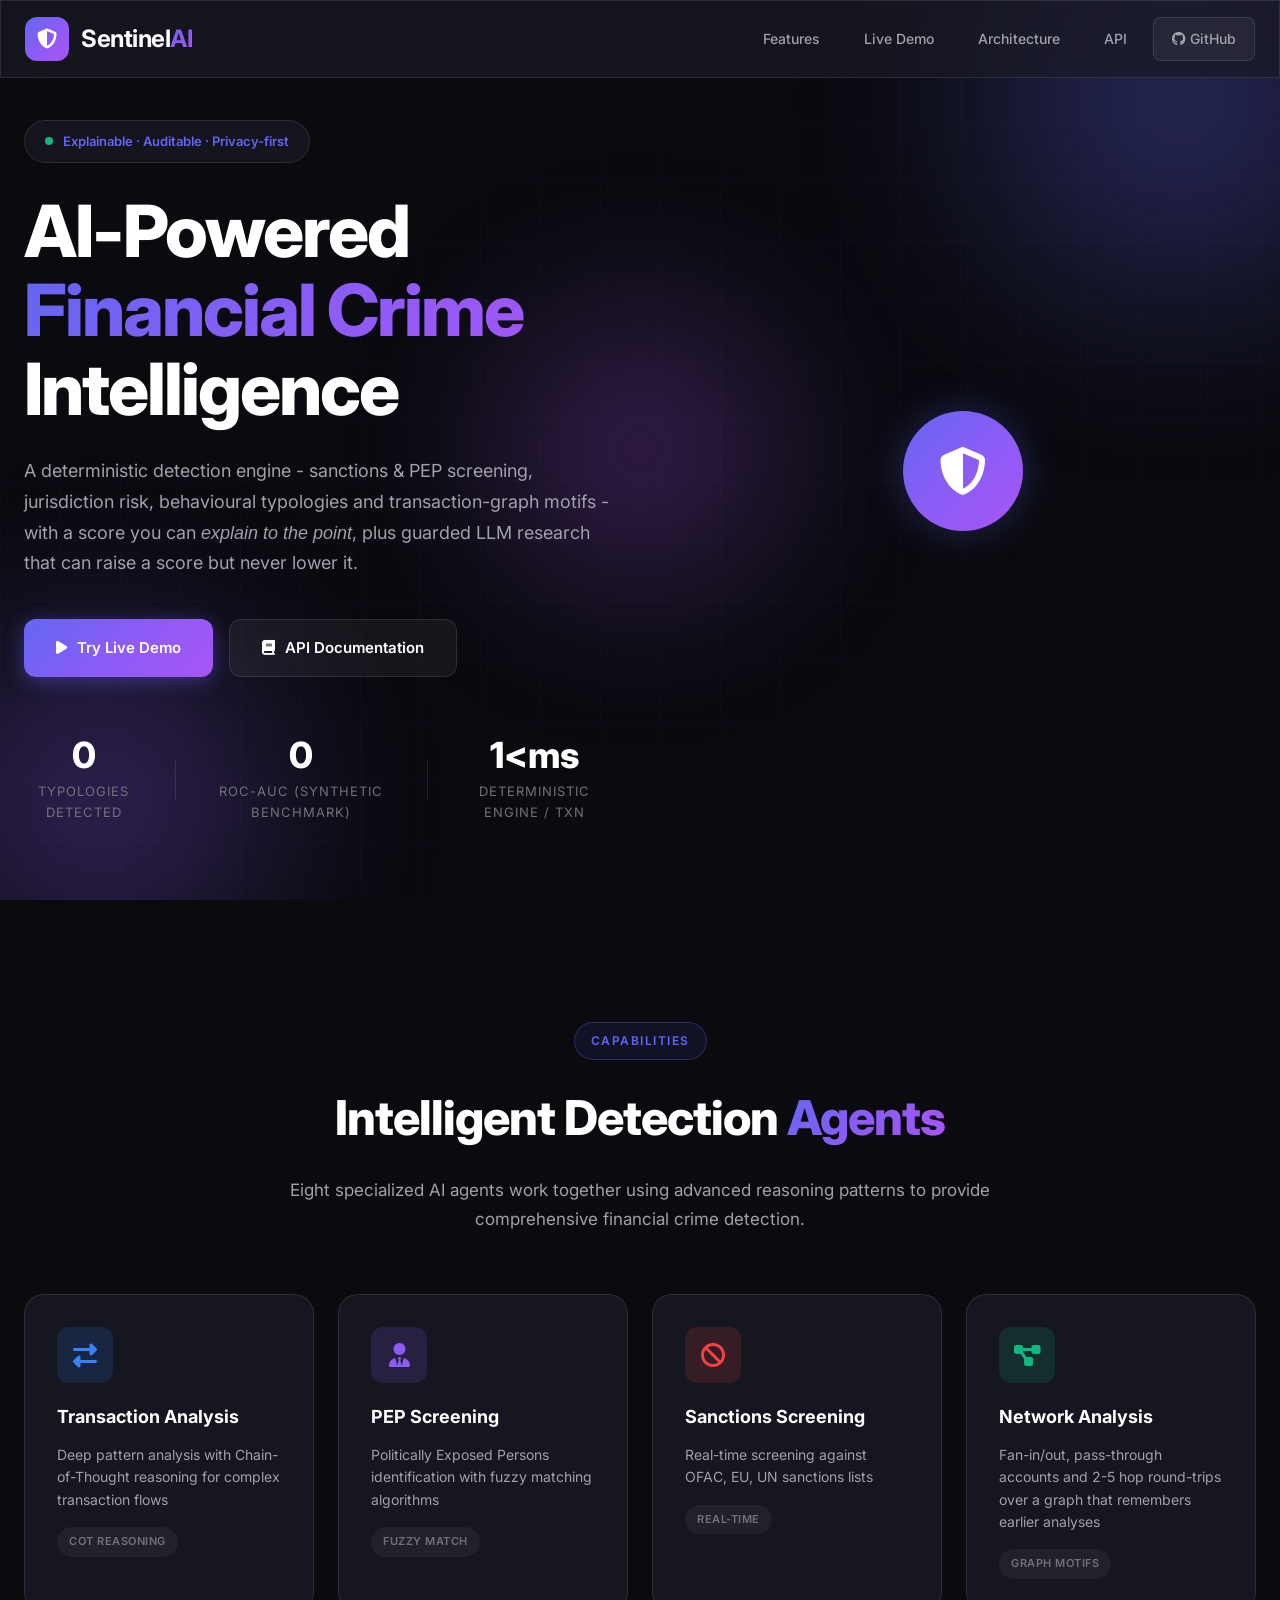
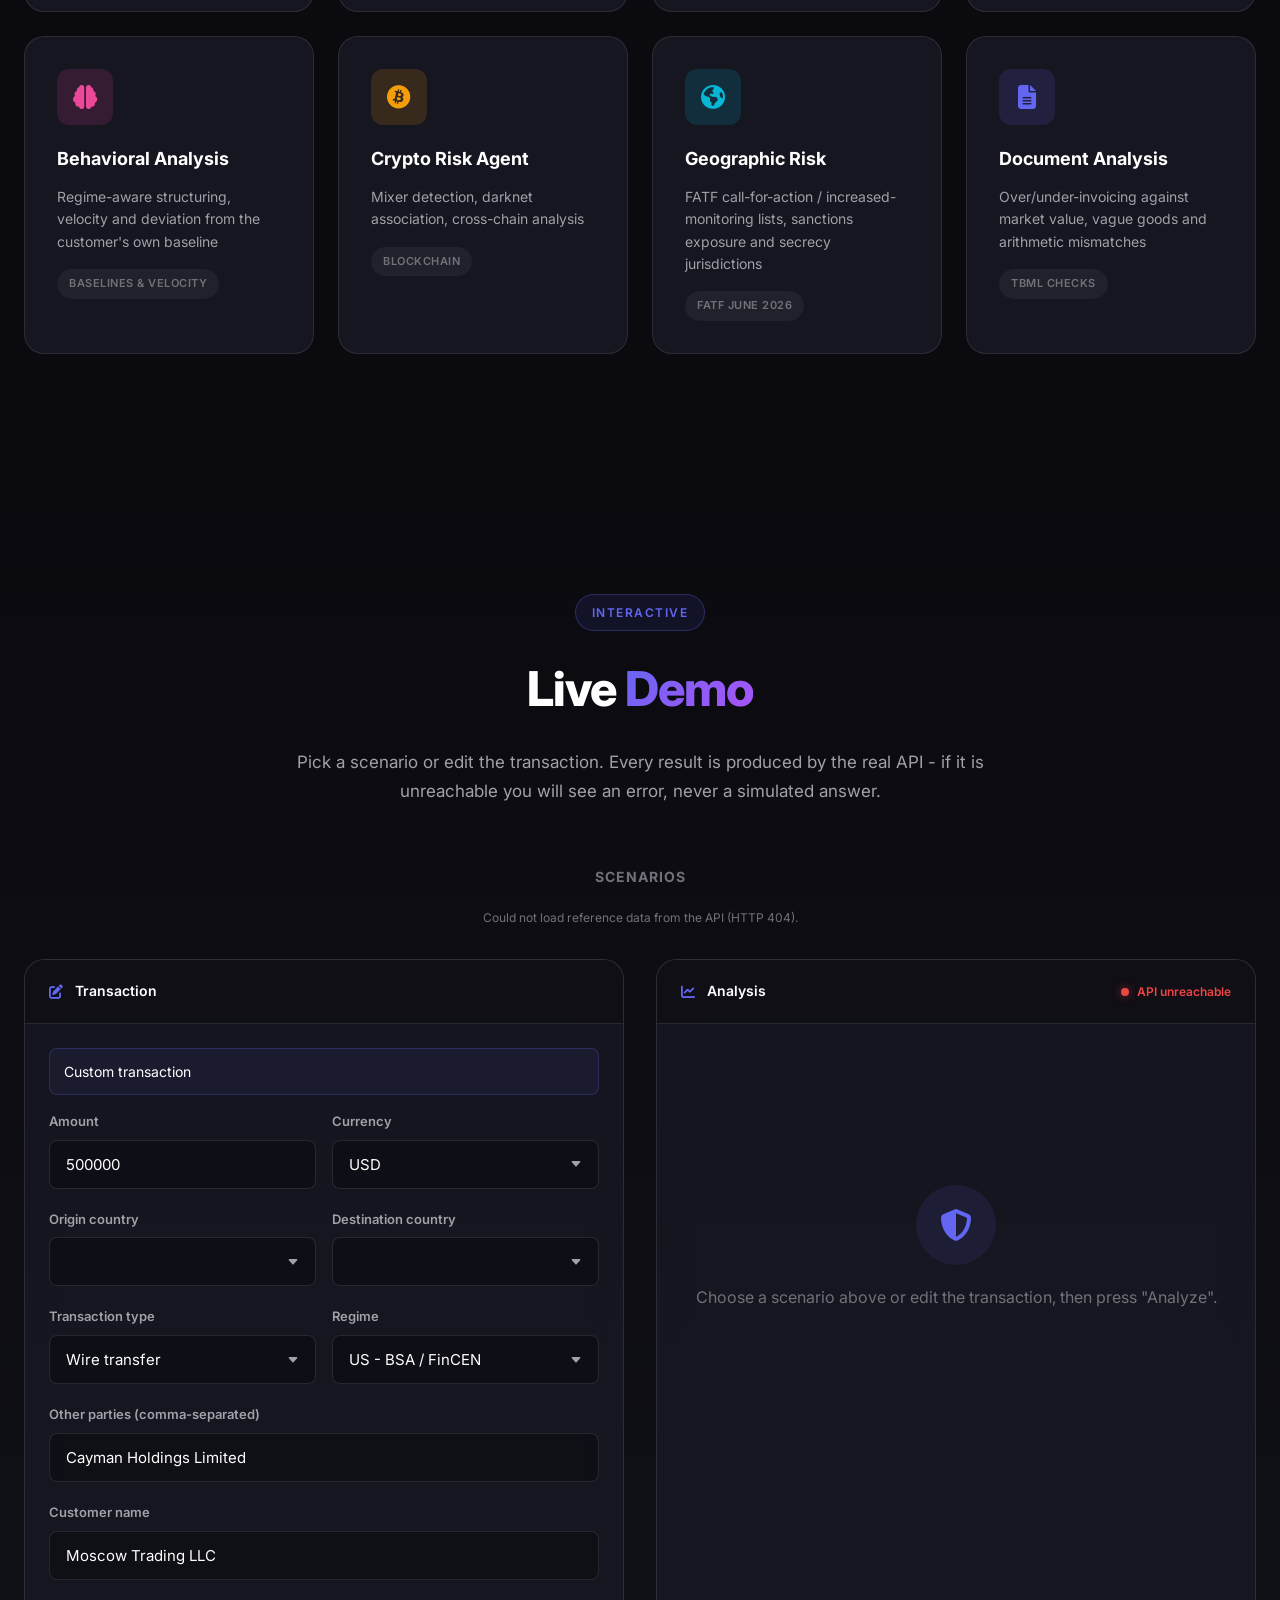
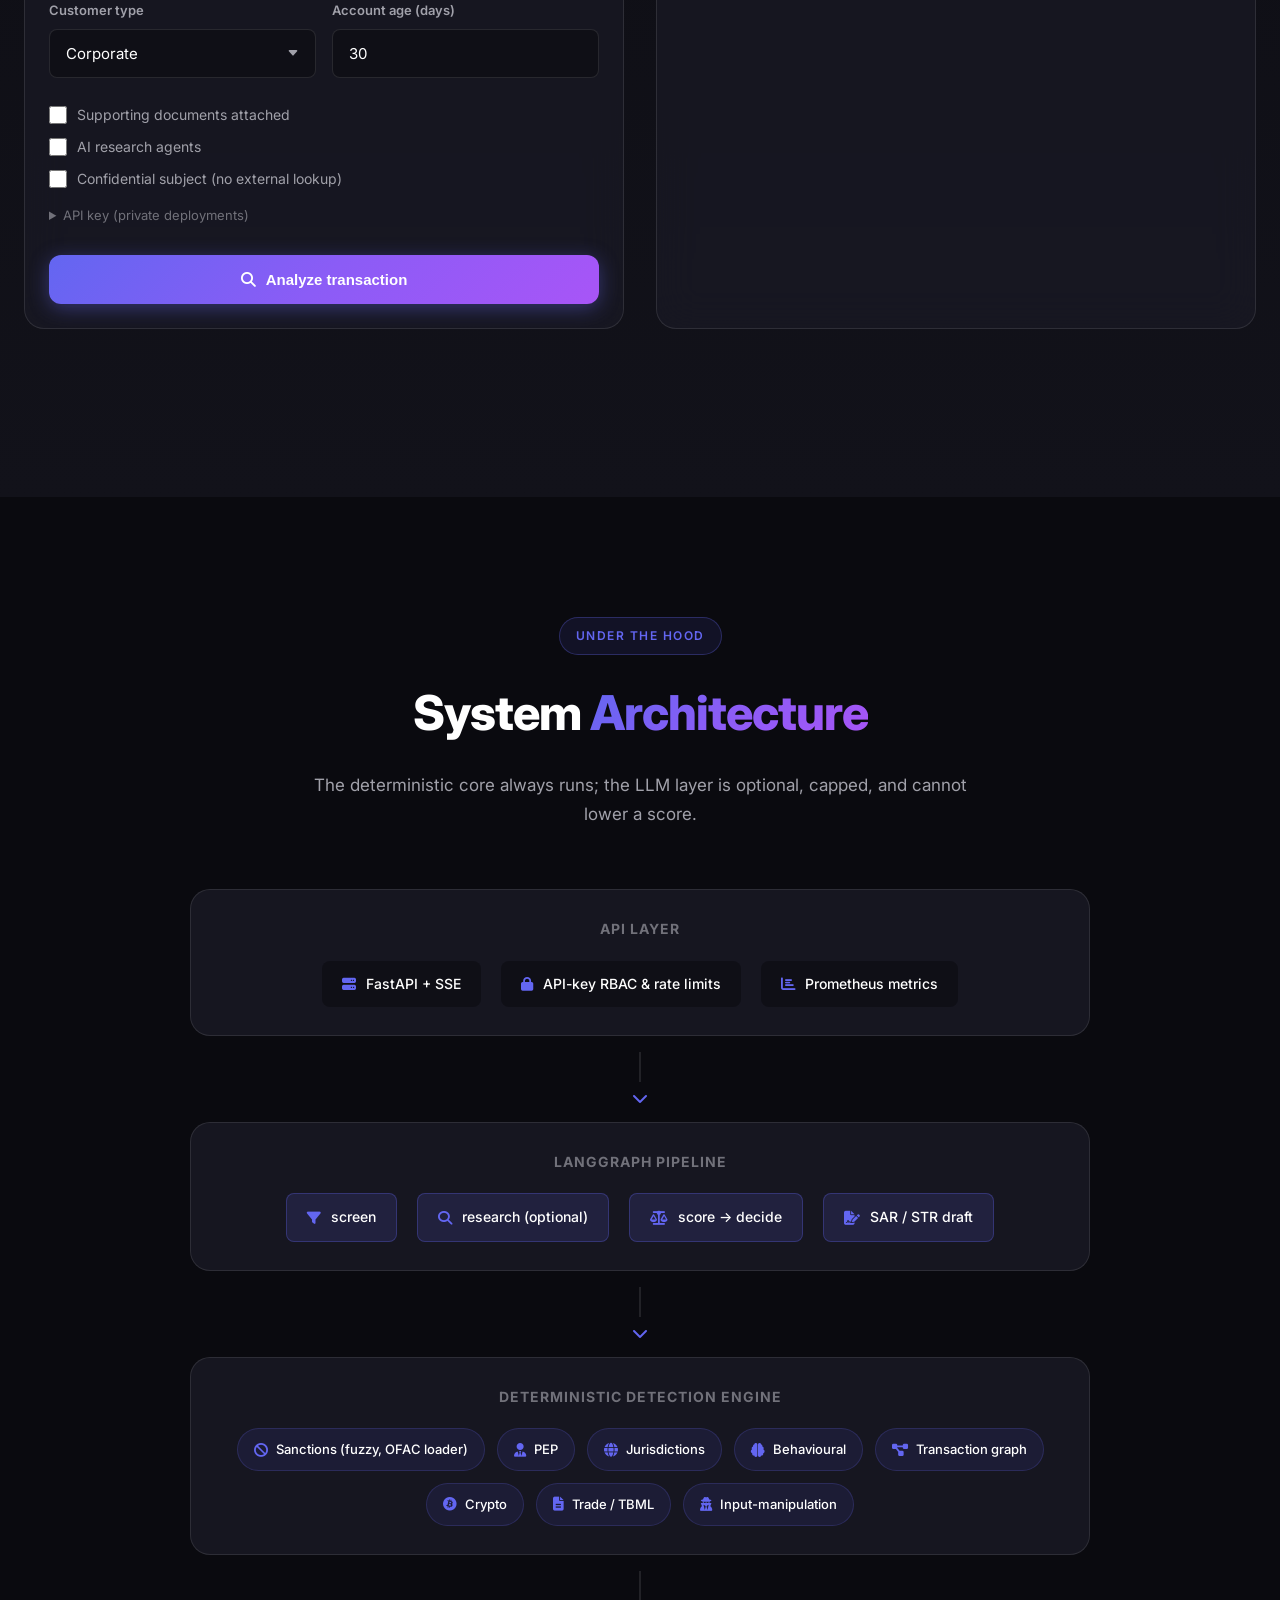
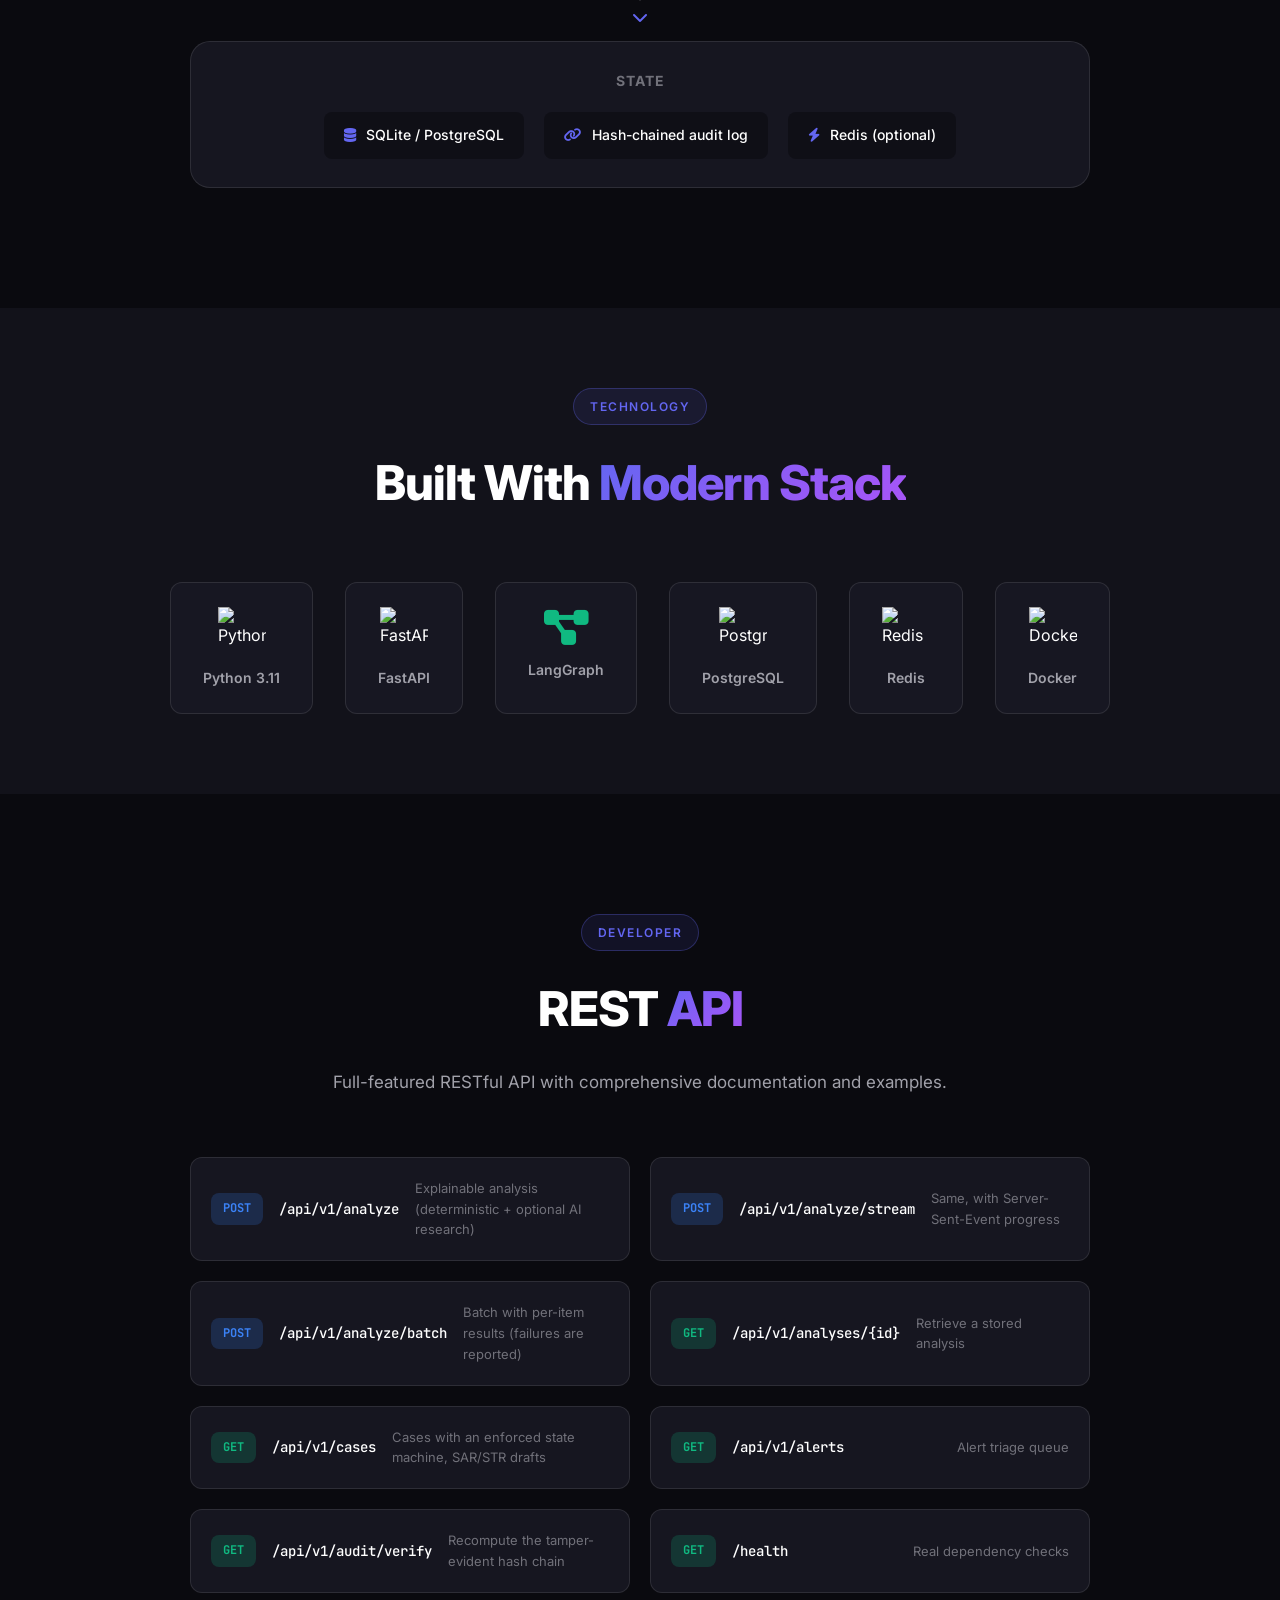
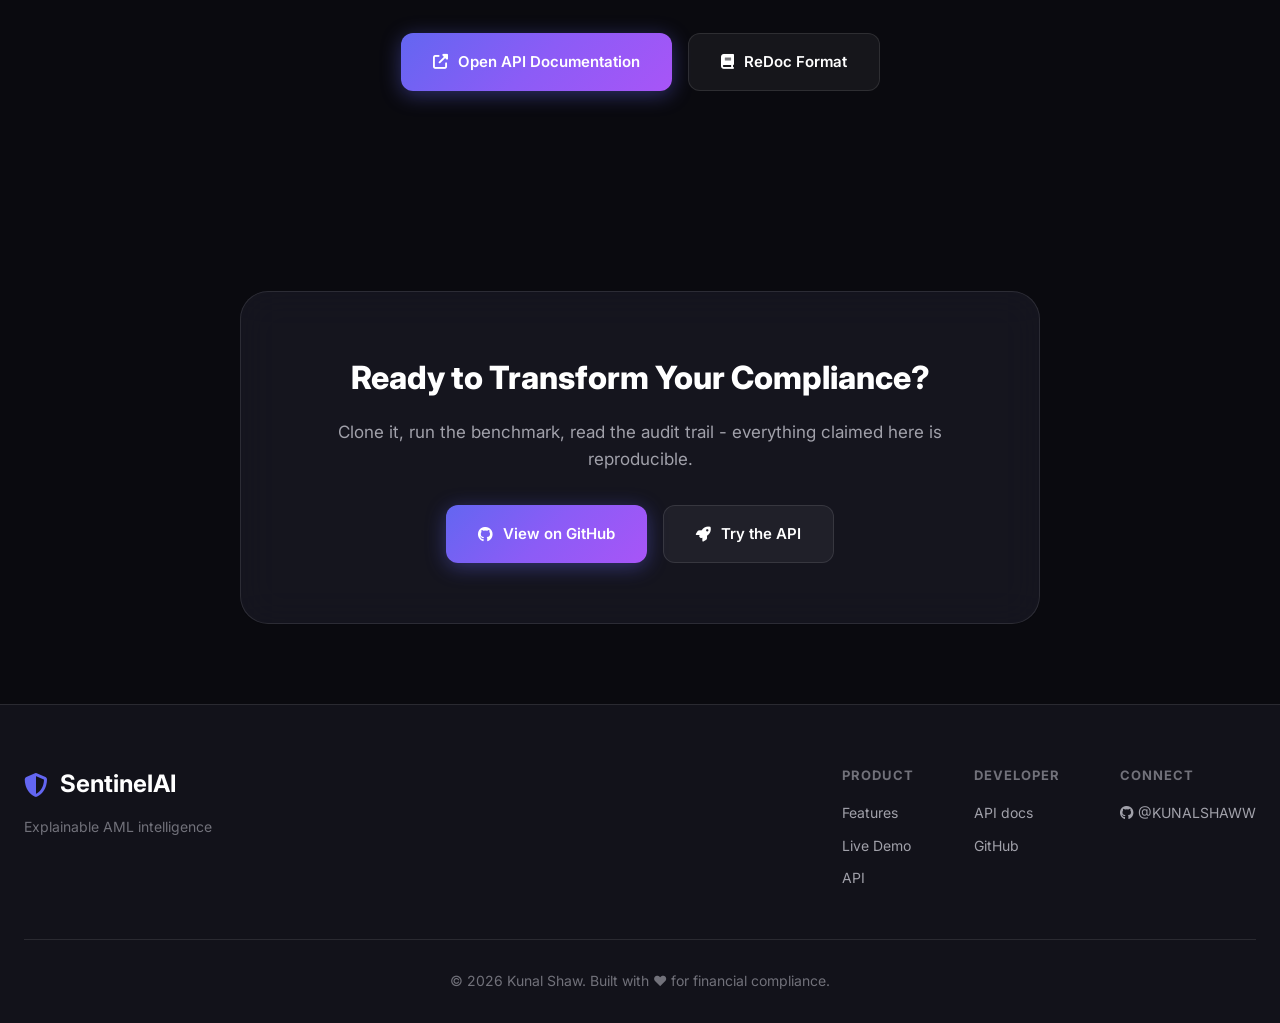
==== commit d0b4747a: "Rebuild frontend on the real API; fix Docker/Compose/Render/packaging - Frontend: remove the silent " ====
--- a/frontend/index.html
+++ b/frontend/index.html
@@ -3,7 +3,7 @@
 <head>
     <meta charset="UTF-8">
     <meta name="viewport" content="width=device-width, initial-scale=1.0">
-    <title>SentinelAI | Enterprise AML Detection Platform</title>
+    <title>SentinelAI | Explainable AML Intelligence</title>
     <link rel="icon" type="image/svg+xml" href="data:image/svg+xml,<svg xmlns='http://www.w3.org/2000/svg' viewBox='0 0 100 100'><text y='.9em' font-size='90'>🛡️</text></svg>">
     <link href="https://fonts.googleapis.com/css2?family=Inter:wght@300;400;500;600;700;800;900&family=JetBrains+Mono:wght@400;500;600&display=swap" rel="stylesheet">
     <link rel="stylesheet" href="https://cdnjs.cloudflare.com/ajax/libs/font-awesome/6.5.1/css/all.min.css">
@@ -61,7 +61,7 @@
         <div class="hero-content">
             <div class="hero-badge glass-effect">
                 <span class="badge-dot"></span>
-                <span>Enterprise-Grade AML Detection</span>
+                <span>Explainable · Auditable · Privacy-first</span>
             </div>
             <h1 class="hero-title">
                 <span class="title-line">AI-Powered</span>
@@ -69,35 +69,34 @@
                 <span class="title-line">Intelligence</span>
             </h1>
             <p class="hero-description">
-                Transform your compliance operations with advanced LangGraph orchestration, 
-                Chain-of-Thought reasoning, and 8 specialized AI agents working in harmony 
-                to detect money laundering patterns in real-time.
+                A deterministic detection engine - sanctions &amp; PEP screening, jurisdiction risk, behavioural
+                typologies and transaction-graph motifs - with a score you can <em>explain to the point</em>, plus
+                guarded LLM research that can raise a score but never lower it.
             </p>
             <div class="hero-buttons">
                 <a href="#demo" class="btn btn-primary">
                     <i class="fas fa-play"></i>
                     Try Live Demo
                 </a>
-                <a href="https://sentinelai-api.onrender.com/docs" target="_blank" class="btn btn-secondary">
+                <a href="#" data-api-link="/docs" target="_blank" class="btn btn-secondary">
                     <i class="fas fa-book"></i>
                     API Documentation
                 </a>
             </div>
             <div class="hero-stats">
                 <div class="stat-item">
-                    <span class="stat-value" data-count="8">0</span>
-                    <span class="stat-label">AI Agents</span>
+                    <span class="stat-value" data-count="15">0</span>
+                    <span class="stat-label">Typologies detected</span>
                 </div>
                 <div class="stat-divider"></div>
                 <div class="stat-item">
-                    <span class="stat-value" data-count="99">0</span>
-                    <span class="stat-suffix">%</span>
-                    <span class="stat-label">Accuracy</span>
+                    <span class="stat-value" data-count="0.96">0</span>
+                    <span class="stat-label">ROC-AUC (synthetic benchmark)</span>
                 </div>
                 <div class="stat-divider"></div>
                 <div class="stat-item">
-                    <span class="stat-value">&lt;2s</span>
-                    <span class="stat-label">Response Time</span>
+                    <span class="stat-value">&lt;1ms</span>
+                    <span class="stat-label">Deterministic engine / txn</span>
                 </div>
             </div>
         </div>
@@ -152,16 +151,16 @@
                         <i class="fas fa-project-diagram"></i>
                     </div>
                     <h3>Network Analysis</h3>
-                    <p>Entity relationship mapping and shell company detection</p>
-                    <div class="feature-tag">Graph Analysis</div>
+                    <p>Fan-in/out, pass-through accounts and 2-5 hop round-trips over a graph that remembers earlier analyses</p>
+                    <div class="feature-tag">Graph motifs</div>
                 </div>
                 <div class="feature-card" data-aos="fade-up" data-aos-delay="400">
                     <div class="feature-icon behavioral">
                         <i class="fas fa-brain"></i>
                     </div>
                     <h3>Behavioral Analysis</h3>
-                    <p>Anomaly detection and velocity checks for suspicious patterns</p>
-                    <div class="feature-tag">ML-Powered</div>
+                    <p>Regime-aware structuring, velocity and deviation from the customer's own baseline</p>
+                    <div class="feature-tag">Baselines &amp; velocity</div>
                 </div>
                 <div class="feature-card" data-aos="fade-up" data-aos-delay="500">
                     <div class="feature-icon crypto">
@@ -176,16 +175,16 @@
                         <i class="fas fa-globe-americas"></i>
                     </div>
                     <h3>Geographic Risk</h3>
-                    <p>Jurisdiction risk scoring and tax haven detection</p>
-                    <div class="feature-tag">190+ Countries</div>
+                    <p>FATF call-for-action / increased-monitoring lists, sanctions exposure and secrecy jurisdictions</p>
+                    <div class="feature-tag">FATF June 2026</div>
                 </div>
                 <div class="feature-card" data-aos="fade-up" data-aos-delay="700">
                     <div class="feature-icon document">
                         <i class="fas fa-file-alt"></i>
                     </div>
                     <h3>Document Analysis</h3>
-                    <p>Trade document verification and invoice fraud detection</p>
-                    <div class="feature-tag">NLP Engine</div>
+                    <p>Over/under-invoicing against market value, vague goods and arithmetic mismatches</p>
+                    <div class="feature-tag">TBML checks</div>
                 </div>
             </div>
         </div>
@@ -198,229 +197,161 @@
                 <span class="section-badge">Interactive</span>
                 <h2 class="section-title">Live <span class="gradient-text">Demo</span></h2>
                 <p class="section-description">
-                    Test the AML detection system in real-time. Enter transaction details 
-                    and watch our AI agents analyze for potential risks.
+                    Pick a scenario or edit the transaction. Every result is produced by the real API - if it is
+                    unreachable you will see an error, never a simulated answer.
                 </p>
             </div>
-            
+
+            <div class="scenarios-container">
+                <h3 class="scenarios-title">Scenarios</h3>
+                <div class="scenarios-grid" id="scenarioGrid"><span class="muted-note">Loading scenarios...</span></div>
+            </div>
+
             <div class="demo-container">
                 <div class="demo-panel input-panel glass-effect">
-                    <div class="panel-header">
-                        <i class="fas fa-edit"></i>
-                        <span>Transaction Input</span>
-                    </div>
+                    <div class="panel-header"><i class="fas fa-edit"></i><span>Transaction</span></div>
                     <div class="panel-content">
+                        <div class="scenario-info" id="scenarioInfo">Custom transaction</div>
+                        <div class="input-row">
+                            <div class="input-group">
+                                <label>Amount</label>
+                                <input type="number" id="amount" value="500000" min="1" step="any">
+                            </div>
+                            <div class="input-group">
+                                <label>Currency</label>
+                                <select id="currency">
+                                    <option value="USD" selected>USD</option><option value="INR">INR</option>
+                                    <option value="EUR">EUR</option><option value="GBP">GBP</option>
+                                </select>
+                            </div>
+                        </div>
+                        <div class="input-row">
+                            <div class="input-group"><label>Origin country</label><select id="originCountry"></select></div>
+                            <div class="input-group"><label>Destination country</label><select id="destCountry"></select></div>
+                        </div>
+                        <div class="input-row">
+                            <div class="input-group">
+                                <label>Transaction type</label>
+                                <select id="transactionType">
+                                    <option value="WIRE_TRANSFER" selected>Wire transfer</option>
+                                    <option value="CASH">Cash deposit</option>
+                                    <option value="CRYPTO">Cryptocurrency</option>
+                                    <option value="ACH">ACH</option>
+                                    <option value="TRADE_FINANCE">Trade finance</option>
+                                    <option value="UPI">UPI</option>
+                                    <option value="NEFT_RTGS">NEFT / RTGS</option>
+                                </select>
+                            </div>
+                            <div class="input-group">
+                                <label>Regime</label>
+                                <select id="regime">
+                                    <option value="US_BSA">US - BSA / FinCEN</option>
+                                    <option value="IN_PMLA">India - PMLA / FIU-IND</option>
+                                    <option value="EU_AMLD">EU - AMLD</option>
+                                </select>
+                            </div>
+                        </div>
                         <div class="input-group">
-                            <label>Amount (USD)</label>
-                            <div class="input-wrapper">
-                                <span class="input-prefix">$</span>
-                                <input type="number" id="amount" value="500000" placeholder="Enter amount">
-                            </div>
+                            <label>Other parties (comma-separated)</label>
+                            <input type="text" id="parties" value="Cayman Holdings Limited" placeholder="e.g. Acme Supplies, Beta Trading">
+                        </div>
+                        <div class="input-group">
+                            <label>Customer name</label>
+                            <input type="text" id="customerName" value="Moscow Trading LLC" placeholder="Customer name">
                         </div>
                         <div class="input-row">
                             <div class="input-group">
-                                <label>Origin Country</label>
-                                <select id="originCountry">
-                                    <option value="US">🇺🇸 United States</option>
-                                    <option value="RU" selected>🇷🇺 Russia</option>
-                                    <option value="CN">🇨🇳 China</option>
-                                    <option value="IR">🇮🇷 Iran</option>
-                                    <option value="KP">🇰🇵 North Korea</option>
-                                    <option value="NG">🇳🇬 Nigeria</option>
-                                    <option value="GB">🇬🇧 United Kingdom</option>
-                                    <option value="AE">🇦🇪 UAE</option>
-                                </select>
-                            </div>
-                            <div class="input-group">
-                                <label>Destination Country</label>
-                                <select id="destCountry">
-                                    <option value="US">🇺🇸 United States</option>
-                                    <option value="KY" selected>🇰🇾 Cayman Islands</option>
-                                    <option value="CH">🇨🇭 Switzerland</option>
-                                    <option value="PA">🇵🇦 Panama</option>
-                                    <option value="VG">🇻🇬 British Virgin Islands</option>
-                                    <option value="GB">🇬🇧 United Kingdom</option>
-                                    <option value="SG">🇸🇬 Singapore</option>
-                                </select>
-                            </div>
-                        </div>
-                        <div class="input-group">
-                            <label>Transaction Type</label>
-                            <select id="transactionType">
-                                <option value="WIRE_TRANSFER" selected>Wire Transfer</option>
-                                <option value="CRYPTO">Cryptocurrency</option>
-                                <option value="CASH">Cash Deposit</option>
-                                <option value="ACH">ACH Transfer</option>
-                                <option value="TRADE_FINANCE">Trade Finance</option>
-                            </select>
-                        </div>
-                        <div class="input-group">
-                            <label>Customer Name</label>
-                            <input type="text" id="customerName" value="Moscow Trading LLC" placeholder="Enter customer name">
-                        </div>
-                        <div class="input-row">
-                            <div class="input-group">
-                                <label>Customer Type</label>
+                                <label>Customer type</label>
                                 <select id="customerType">
                                     <option value="CORPORATE" selected>Corporate</option>
                                     <option value="INDIVIDUAL">Individual</option>
-                                    <option value="FINANCIAL_INSTITUTION">Financial Institution</option>
+                                    <option value="FINANCIAL_INSTITUTION">Financial institution</option>
                                 </select>
                             </div>
                             <div class="input-group">
-                                <label>Account Age (Days)</label>
-                                <input type="number" id="accountAge" value="30" placeholder="Days">
-                            </div>
-                        </div>
+                                <label>Account age (days)</label>
+                                <input type="number" id="accountAge" value="30" min="0" placeholder="unknown">
+                            </div>
+                        </div>
+                        <div class="toggle-row">
+                            <label class="toggle"><input type="checkbox" id="hasDocs"> <span>Supporting documents attached</span></label>
+                            <label class="toggle"><input type="checkbox" id="enableAI"> <span>AI research agents</span></label>
+                            <label class="toggle" title="Never send this subject to any external service"><input type="checkbox" id="confidential"> <span>Confidential subject (no external lookup)</span></label>
+                        </div>
+                        <details class="advanced">
+                            <summary>API key (private deployments)</summary>
+                            <input type="password" id="apiKey" placeholder="X-API-Key - kept in this browser tab only" autocomplete="off">
+                        </details>
                         <button class="btn btn-primary btn-analyze" id="analyzeBtn">
-                            <i class="fas fa-search"></i>
-                            <span>Analyze Transaction</span>
+                            <i class="fas fa-search"></i><span>Analyze transaction</span>
                             <div class="btn-loader" id="btnLoader"></div>
                         </button>
                     </div>
                 </div>
-                
+
                 <div class="demo-panel output-panel glass-effect">
                     <div class="panel-header">
-                        <i class="fas fa-chart-line"></i>
-                        <span>Analysis Results</span>
-                        <div class="api-status" id="apiStatus">
-                            <span class="status-dot"></span>
-                            <span class="status-text">API Ready</span>
-                        </div>
+                        <i class="fas fa-chart-line"></i><span>Analysis</span>
+                        <div class="api-status" id="apiStatus"><span class="status-dot"></span><span class="status-text">Checking API...</span></div>
                     </div>
                     <div class="panel-content" id="resultsPanel">
                         <div class="results-placeholder">
-                            <div class="placeholder-icon">
-                                <i class="fas fa-shield-alt"></i>
-                            </div>
-                            <p>Enter transaction details and click "Analyze" to see AI-powered risk assessment</p>
-                        </div>
-                    </div>
-                </div>
-            </div>
-            
-            <!-- Sample Scenarios -->
-            <div class="scenarios-container">
-                <h3 class="scenarios-title">Quick Test Scenarios</h3>
-                <div class="scenarios-grid">
-                    <button class="scenario-btn" data-scenario="high-risk">
-                        <span class="scenario-icon">🚨</span>
-                        <span class="scenario-name">High Risk</span>
-                        <span class="scenario-desc">Russia → Cayman, $500K</span>
-                    </button>
-                    <button class="scenario-btn" data-scenario="crypto">
-                        <span class="scenario-icon">₿</span>
-                        <span class="scenario-name">Crypto Mixer</span>
-                        <span class="scenario-desc">Unknown origin, mixer used</span>
-                    </button>
-                    <button class="scenario-btn" data-scenario="structuring">
-                        <span class="scenario-icon">💰</span>
-                        <span class="scenario-name">Structuring</span>
-                        <span class="scenario-desc">Multiple $9,500 deposits</span>
-                    </button>
-                    <button class="scenario-btn" data-scenario="clean">
-                        <span class="scenario-icon">✅</span>
-                        <span class="scenario-name">Clean Transaction</span>
-                        <span class="scenario-desc">US → Canada, established customer</span>
-                    </button>
-                </div>
-            </div>
-        </div>
-    </section>
-
-    <!-- Architecture Section -->
+                            <div class="placeholder-icon"><i class="fas fa-shield-alt"></i></div>
+                            <p>Choose a scenario above or edit the transaction, then press "Analyze".</p>
+                        </div>
+                    </div>
+                </div>
+            </div>
+        </div>
+    </section>
+
     <section class="architecture-section" id="architecture">
         <div class="section-container">
             <div class="section-header">
                 <span class="section-badge">Under the Hood</span>
                 <h2 class="section-title">System <span class="gradient-text">Architecture</span></h2>
-                <p class="section-description">
-                    Built on cutting-edge technologies for enterprise-grade performance and reliability.
-                </p>
-            </div>
-            
+                <p class="section-description">The deterministic core always runs; the LLM layer is optional, capped, and cannot lower a score.</p>
+            </div>
             <div class="arch-diagram">
                 <div class="arch-layer layer-api">
                     <div class="layer-title">API Layer</div>
                     <div class="layer-items">
-                        <div class="arch-item">
-                            <i class="fas fa-server"></i>
-                            <span>FastAPI</span>
-                        </div>
-                        <div class="arch-item">
-                            <i class="fas fa-lock"></i>
-                            <span>Auth & Rate Limit</span>
-                        </div>
-                        <div class="arch-item">
-                            <i class="fas fa-book-open"></i>
-                            <span>OpenAPI Docs</span>
-                        </div>
-                    </div>
-                </div>
-                
-                <div class="arch-connector">
-                    <div class="connector-line"></div>
-                    <i class="fas fa-chevron-down"></i>
-                </div>
-                
+                        <div class="arch-item"><i class="fas fa-server"></i><span>FastAPI + SSE</span></div>
+                        <div class="arch-item"><i class="fas fa-lock"></i><span>API-key RBAC &amp; rate limits</span></div>
+                        <div class="arch-item"><i class="fas fa-chart-bar"></i><span>Prometheus metrics</span></div>
+                    </div>
+                </div>
+                <div class="arch-connector"><div class="connector-line"></div><i class="fas fa-chevron-down"></i></div>
                 <div class="arch-layer layer-orchestration">
-                    <div class="layer-title">LangGraph Orchestrator</div>
+                    <div class="layer-title">LangGraph pipeline</div>
                     <div class="layer-items">
-                        <div class="arch-item highlight">
-                            <i class="fas fa-project-diagram"></i>
-                            <span>State Machine</span>
-                        </div>
-                        <div class="arch-item highlight">
-                            <i class="fas fa-brain"></i>
-                            <span>CoT Reasoning</span>
-                        </div>
-                        <div class="arch-item highlight">
-                            <i class="fas fa-route"></i>
-                            <span>ReAct Pattern</span>
-                        </div>
-                    </div>
-                </div>
-                
-                <div class="arch-connector">
-                    <div class="connector-line"></div>
-                    <i class="fas fa-chevron-down"></i>
-                </div>
-                
+                        <div class="arch-item highlight"><i class="fas fa-filter"></i><span>screen</span></div>
+                        <div class="arch-item highlight"><i class="fas fa-search"></i><span>research (optional)</span></div>
+                        <div class="arch-item highlight"><i class="fas fa-balance-scale"></i><span>score &rarr; decide</span></div>
+                        <div class="arch-item highlight"><i class="fas fa-file-signature"></i><span>SAR / STR draft</span></div>
+                    </div>
+                </div>
+                <div class="arch-connector"><div class="connector-line"></div><i class="fas fa-chevron-down"></i></div>
                 <div class="arch-layer layer-agents">
-                    <div class="layer-title">Specialized Agents</div>
+                    <div class="layer-title">Deterministic detection engine</div>
                     <div class="agents-grid">
-                        <div class="agent-chip"><i class="fas fa-exchange-alt"></i> Transaction</div>
+                        <div class="agent-chip"><i class="fas fa-ban"></i> Sanctions (fuzzy, OFAC loader)</div>
                         <div class="agent-chip"><i class="fas fa-user-tie"></i> PEP</div>
-                        <div class="agent-chip"><i class="fas fa-ban"></i> Sanctions</div>
-                        <div class="agent-chip"><i class="fas fa-project-diagram"></i> Network</div>
-                        <div class="agent-chip"><i class="fas fa-brain"></i> Behavioral</div>
+                        <div class="agent-chip"><i class="fas fa-globe"></i> Jurisdictions</div>
+                        <div class="agent-chip"><i class="fas fa-brain"></i> Behavioural</div>
+                        <div class="agent-chip"><i class="fas fa-project-diagram"></i> Transaction graph</div>
                         <div class="agent-chip"><i class="fab fa-bitcoin"></i> Crypto</div>
-                        <div class="agent-chip"><i class="fas fa-globe"></i> Geographic</div>
-                        <div class="agent-chip"><i class="fas fa-file-alt"></i> Document</div>
-                    </div>
-                </div>
-                
-                <div class="arch-connector">
-                    <div class="connector-line"></div>
-                    <i class="fas fa-chevron-down"></i>
-                </div>
-                
+                        <div class="agent-chip"><i class="fas fa-file-alt"></i> Trade / TBML</div>
+                        <div class="agent-chip"><i class="fas fa-user-secret"></i> Input-manipulation</div>
+                    </div>
+                </div>
+                <div class="arch-connector"><div class="connector-line"></div><i class="fas fa-chevron-down"></i></div>
                 <div class="arch-layer layer-infra">
-                    <div class="layer-title">Infrastructure</div>
+                    <div class="layer-title">State</div>
                     <div class="layer-items">
-                        <div class="arch-item">
-                            <i class="fas fa-database"></i>
-                            <span>PostgreSQL</span>
-                        </div>
-                        <div class="arch-item">
-                            <i class="fas fa-bolt"></i>
-                            <span>Redis Cache</span>
-                        </div>
-                        <div class="arch-item">
-                            <i class="fas fa-robot"></i>
-                            <span>Groq LLM</span>
-                        </div>
+                        <div class="arch-item"><i class="fas fa-database"></i><span>SQLite / PostgreSQL</span></div>
+                        <div class="arch-item"><i class="fas fa-link"></i><span>Hash-chained audit log</span></div>
+                        <div class="arch-item"><i class="fas fa-bolt"></i><span>Redis (optional)</span></div>
                     </div>
                 </div>
             </div>
@@ -475,34 +406,22 @@
             </div>
             
             <div class="api-endpoints">
-                <div class="endpoint-card">
-                    <div class="endpoint-method post">POST</div>
-                    <div class="endpoint-path">/api/v1/analyze</div>
-                    <div class="endpoint-desc">Analyze a single transaction for AML risks</div>
-                </div>
-                <div class="endpoint-card">
-                    <div class="endpoint-method post">POST</div>
-                    <div class="endpoint-path">/api/v1/analyze/batch</div>
-                    <div class="endpoint-desc">Batch analyze multiple transactions</div>
-                </div>
-                <div class="endpoint-card">
-                    <div class="endpoint-method get">GET</div>
-                    <div class="endpoint-path">/api/v1/cases</div>
-                    <div class="endpoint-desc">List investigation cases</div>
-                </div>
-                <div class="endpoint-card">
-                    <div class="endpoint-method get">GET</div>
-                    <div class="endpoint-path">/health</div>
-                    <div class="endpoint-desc">System health check</div>
-                </div>
+                <div class="endpoint-card"><div class="endpoint-method post">POST</div><div class="endpoint-path">/api/v1/analyze</div><div class="endpoint-desc">Explainable analysis (deterministic + optional AI research)</div></div>
+                <div class="endpoint-card"><div class="endpoint-method post">POST</div><div class="endpoint-path">/api/v1/analyze/stream</div><div class="endpoint-desc">Same, with Server-Sent-Event progress</div></div>
+                <div class="endpoint-card"><div class="endpoint-method post">POST</div><div class="endpoint-path">/api/v1/analyze/batch</div><div class="endpoint-desc">Batch with per-item results (failures are reported)</div></div>
+                <div class="endpoint-card"><div class="endpoint-method get">GET</div><div class="endpoint-path">/api/v1/analyses/{id}</div><div class="endpoint-desc">Retrieve a stored analysis</div></div>
+                <div class="endpoint-card"><div class="endpoint-method get">GET</div><div class="endpoint-path">/api/v1/cases</div><div class="endpoint-desc">Cases with an enforced state machine, SAR/STR drafts</div></div>
+                <div class="endpoint-card"><div class="endpoint-method get">GET</div><div class="endpoint-path">/api/v1/alerts</div><div class="endpoint-desc">Alert triage queue</div></div>
+                <div class="endpoint-card"><div class="endpoint-method get">GET</div><div class="endpoint-path">/api/v1/audit/verify</div><div class="endpoint-desc">Recompute the tamper-evident hash chain</div></div>
+                <div class="endpoint-card"><div class="endpoint-method get">GET</div><div class="endpoint-path">/health</div><div class="endpoint-desc">Real dependency checks</div></div>
             </div>
             
             <div class="api-cta">
-                <a href="https://sentinelai-api.onrender.com/docs" target="_blank" class="btn btn-primary">
+                <a href="#" data-api-link="/docs" target="_blank" class="btn btn-primary">
                     <i class="fas fa-external-link-alt"></i>
                     Open API Documentation
                 </a>
-                <a href="https://sentinelai-api.onrender.com/redoc" target="_blank" class="btn btn-secondary">
+                <a href="#" data-api-link="/redoc" target="_blank" class="btn btn-secondary">
                     <i class="fas fa-book"></i>
                     ReDoc Format
                 </a>
@@ -514,13 +433,13 @@
     <section class="cta-section">
         <div class="cta-content glass-effect">
             <h2>Ready to Transform Your Compliance?</h2>
-            <p>Get started with SentinelAI today and experience the future of AML detection.</p>
+            <p>Clone it, run the benchmark, read the audit trail - everything claimed here is reproducible.</p>
             <div class="cta-buttons">
                 <a href="https://github.com/KUNALSHAWW/SentinelAI-AML" target="_blank" class="btn btn-primary">
                     <i class="fab fa-github"></i>
                     View on GitHub
                 </a>
-                <a href="https://sentinelai-api.onrender.com/docs" target="_blank" class="btn btn-secondary">
+                <a href="#" data-api-link="/docs" target="_blank" class="btn btn-secondary">
                     <i class="fas fa-rocket"></i>
                     Try the API
                 </a>
@@ -536,7 +455,7 @@
                     <i class="fas fa-shield-alt"></i>
                     <span>SentinelAI</span>
                 </div>
-                <p>Enterprise-grade AML Detection Platform</p>
+                <p>Explainable AML intelligence</p>
             </div>
             <div class="footer-links">
                 <div class="footer-column">
@@ -547,7 +466,7 @@
                 </div>
                 <div class="footer-column">
                     <h4>Developer</h4>
-                    <a href="https://sentinelai-api.onrender.com/docs" target="_blank">Documentation</a>
+                    <a href="#" data-api-link="/docs" target="_blank">API docs</a>
                     <a href="https://github.com/KUNALSHAWW/SentinelAI-AML" target="_blank">GitHub</a>
                 </div>
                 <div class="footer-column">
@@ -559,10 +478,11 @@
             </div>
         </div>
         <div class="footer-bottom">
-            <p>© 2025 Kunal Shaw. Built with ❤️ for financial compliance.</p>
+            <p>© 2026 Kunal Shaw. Built with ❤️ for financial compliance.</p>
         </div>
     </footer>
 
+    <script src="config.js"></script>
     <script src="app.js"></script>
 </body>
 </html>
--- a/frontend/styles.css
+++ b/frontend/styles.css
@@ -1402,3 +1402,87 @@
         justify-content: center;
     }
 }
+
+/* ================================================
+   v2 additions: honest, explainable results UI
+   ================================================ */
+.status-dot.online { background: var(--success); box-shadow: 0 0 10px rgba(16,185,129,.6); }
+.status-dot.offline { background: var(--danger); box-shadow: 0 0 10px rgba(239,68,68,.6); }
+.muted-note { font-size: 12px; color: var(--text-muted); font-weight: 400; text-transform: none; letter-spacing: 0; }
+.scenario-info { background: rgba(99,102,241,.08); border: 1px solid rgba(99,102,241,.25); border-radius: var(--radius-sm); padding: 12px 14px; margin-bottom: 16px; font-size: 14px; line-height: 1.5; }
+.scenario-btn.active { border-color: var(--accent-primary); box-shadow: var(--shadow-glow); }
+.scenarios-container { margin-bottom: 32px; }
+.scenarios-grid { gap: 12px; }
+.scenario-btn { min-width: 150px; max-width: 190px; padding: 14px 16px; }
+.scenario-name { text-align: center; line-height: 1.25; }
+.toggle-row { display: flex; flex-direction: column; gap: 10px; margin: 6px 0 14px; }
+.toggle { display: flex; align-items: center; gap: 10px; font-size: 14px; color: var(--text-secondary); cursor: pointer; }
+.toggle input { width: 18px; height: 18px; padding: 0; accent-color: var(--accent-primary); }
+.toggle input:disabled + span { opacity: .5; }
+details.advanced { margin-bottom: 14px; font-size: 13px; color: var(--text-muted); }
+details.advanced summary { cursor: pointer; margin-bottom: 8px; }
+
+.chip-row { display: flex; flex-wrap: wrap; gap: 6px; margin-top: 10px; }
+.chip { display: inline-block; padding: 3px 10px; border-radius: 50px; font-size: 11px; font-weight: 600; letter-spacing: .3px; border: 1px solid transparent; }
+.chip-good { background: rgba(16,185,129,.15); color: var(--success); border-color: rgba(16,185,129,.35); }
+.chip-warn { background: rgba(245,158,11,.15); color: var(--warning); border-color: rgba(245,158,11,.35); }
+.chip-bad { background: rgba(239,68,68,.15); color: var(--danger); border-color: rgba(239,68,68,.35); }
+.chip-info { background: rgba(99,102,241,.15); color: #a5b4fc; border-color: rgba(99,102,241,.35); }
+.chip-muted { background: rgba(148,163,184,.1); color: var(--text-secondary); border-color: rgba(148,163,184,.25); }
+
+.warning-box { display: flex; gap: 10px; align-items: flex-start; padding: 10px 14px; margin-bottom: 10px; border-radius: var(--radius-sm); background: rgba(245,158,11,.1); border-left: 3px solid var(--warning); font-size: 13px; line-height: 1.5; }
+.warning-box i { color: var(--warning); margin-top: 2px; }
+
+.wf-bar { display: flex; height: 14px; border-radius: 7px; overflow: hidden; background: rgba(255,255,255,.06); margin-bottom: 10px; }
+.wf-seg { height: 100%; min-width: 2px; }
+.wf-legend { display: flex; flex-wrap: wrap; gap: 4px 14px; margin-bottom: 10px; font-size: 11px; color: var(--text-muted); }
+.wf-dot { display: inline-block; width: 9px; height: 9px; border-radius: 50%; margin-right: 6px; flex-shrink: 0; }
+.wf-row { display: flex; align-items: center; gap: 2px; padding: 6px 0; font-size: 13px; border-bottom: 1px solid var(--border-color); }
+.wf-row.policy { color: var(--warning); }
+.wf-text { flex: 1; line-height: 1.4; }
+.wf-points { font-weight: 700; font-variant-numeric: tabular-nums; margin-left: 12px; color: var(--text-primary); }
+.cf-box { margin-top: 12px; padding: 12px; border-radius: var(--radius-sm); background: rgba(99,102,241,.07); }
+.cf-item { font-size: 13px; line-height: 1.5; margin-top: 6px; color: var(--text-secondary); }
+.cf-item i { color: #fbbf24; margin-right: 6px; }
+code { font-family: 'JetBrains Mono', monospace; font-size: 12px; background: rgba(255,255,255,.07); padding: 1px 6px; border-radius: 4px; }
+
+details.typology { margin-bottom: 8px; padding: 8px 12px; background: rgba(0,0,0,.25); border-radius: var(--radius-sm); }
+details.typology summary { cursor: pointer; }
+details.typology p { font-size: 13px; line-height: 1.6; margin-top: 8px; color: var(--text-secondary); }
+
+.table-wrap { overflow-x: auto; margin: 10px 0; }
+.data-table { width: 100%; border-collapse: collapse; font-size: 12.5px; }
+.data-table th { text-align: left; color: var(--text-muted); font-weight: 600; padding: 8px; border-bottom: 1px solid var(--border-color); white-space: nowrap; }
+.data-table td { padding: 8px; border-bottom: 1px solid rgba(255,255,255,.05); vertical-align: top; }
+.plain-list { list-style: none; padding: 0; margin: 8px 0; font-size: 13px; line-height: 1.7; color: var(--text-secondary); }
+.plain-list li { padding: 3px 0; }
+
+.graph-box { background: rgba(0,0,0,.3); border-radius: var(--radius-md); padding: 8px; }
+.graph-box svg { width: 100%; height: auto; display: block; }
+
+.alert-item.sev-medium { background: rgba(245,158,11,.1); border-left-color: var(--warning); }
+.alert-item.sev-medium i { color: var(--warning); }
+.alert-item.sev-low { background: rgba(59,130,246,.1); border-left-color: var(--info); }
+.alert-item.sev-low i { color: var(--info); }
+
+.report-preview { white-space: pre-wrap; background: rgba(0,0,0,.3); padding: 14px; border-radius: var(--radius-sm); font-size: 12.5px; line-height: 1.6; color: var(--text-secondary); max-height: 280px; overflow: auto; font-family: 'JetBrains Mono', monospace; }
+.btn-row { display: flex; gap: 10px; margin-top: 10px; }
+.btn-small { padding: 7px 14px; font-size: 12px; }
+.audit-box { background: rgba(0,0,0,.3); border-radius: var(--radius-sm); padding: 12px 14px; font-size: 13px; }
+.hash { font-family: 'JetBrains Mono', monospace; font-size: 11px; color: #a5b4fc; word-break: break-all; }
+
+.progress-steps { padding: 30px 10px; }
+.progress-title { font-size: 16px; font-weight: 600; margin-bottom: 16px; }
+.progress-step { padding: 7px 0; font-size: 14px; color: var(--text-muted); display: flex; gap: 10px; align-items: center; }
+.progress-step.done i { color: var(--success); }
+.progress-step.current { color: var(--text-primary); }
+.fa-spin { animation: spin 1s linear infinite; }
+
+.error-card { text-align: center; padding: 50px 20px; }
+.error-card > i { font-size: 36px; color: var(--danger); margin-bottom: 12px; }
+.error-card h4 { font-size: 18px; margin-bottom: 8px; }
+.error-card p { margin-bottom: 8px; color: var(--text-secondary); }
+details.raw { margin-top: 16px; font-size: 13px; color: var(--text-muted); }
+details.raw pre { max-height: 360px; overflow: auto; background: rgba(0,0,0,.35); padding: 12px; border-radius: var(--radius-sm); font-size: 11px; margin-top: 8px; }
+@media (max-width: 720px) { .input-row { grid-template-columns: 1fr; } .scenario-btn { min-width: 130px; } }
+.status-dot.offline + .status-text { color: var(--danger); }
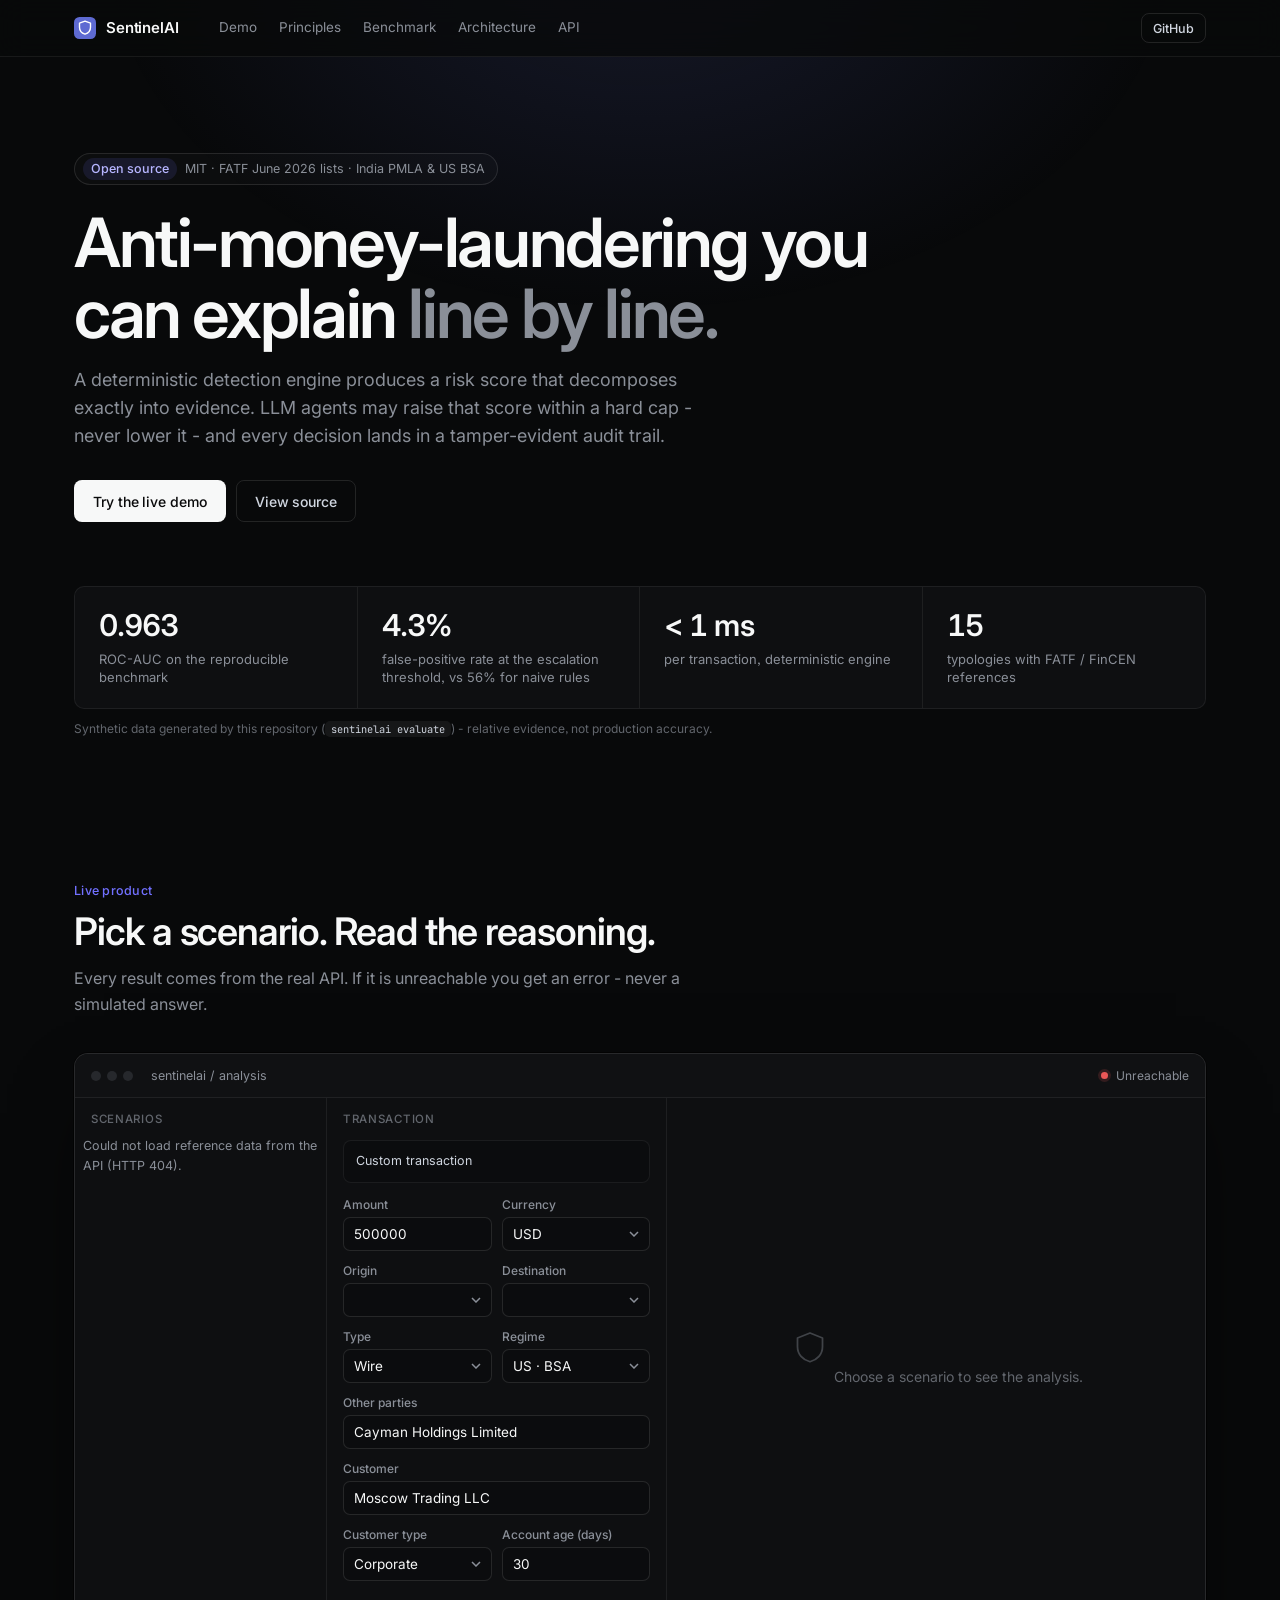
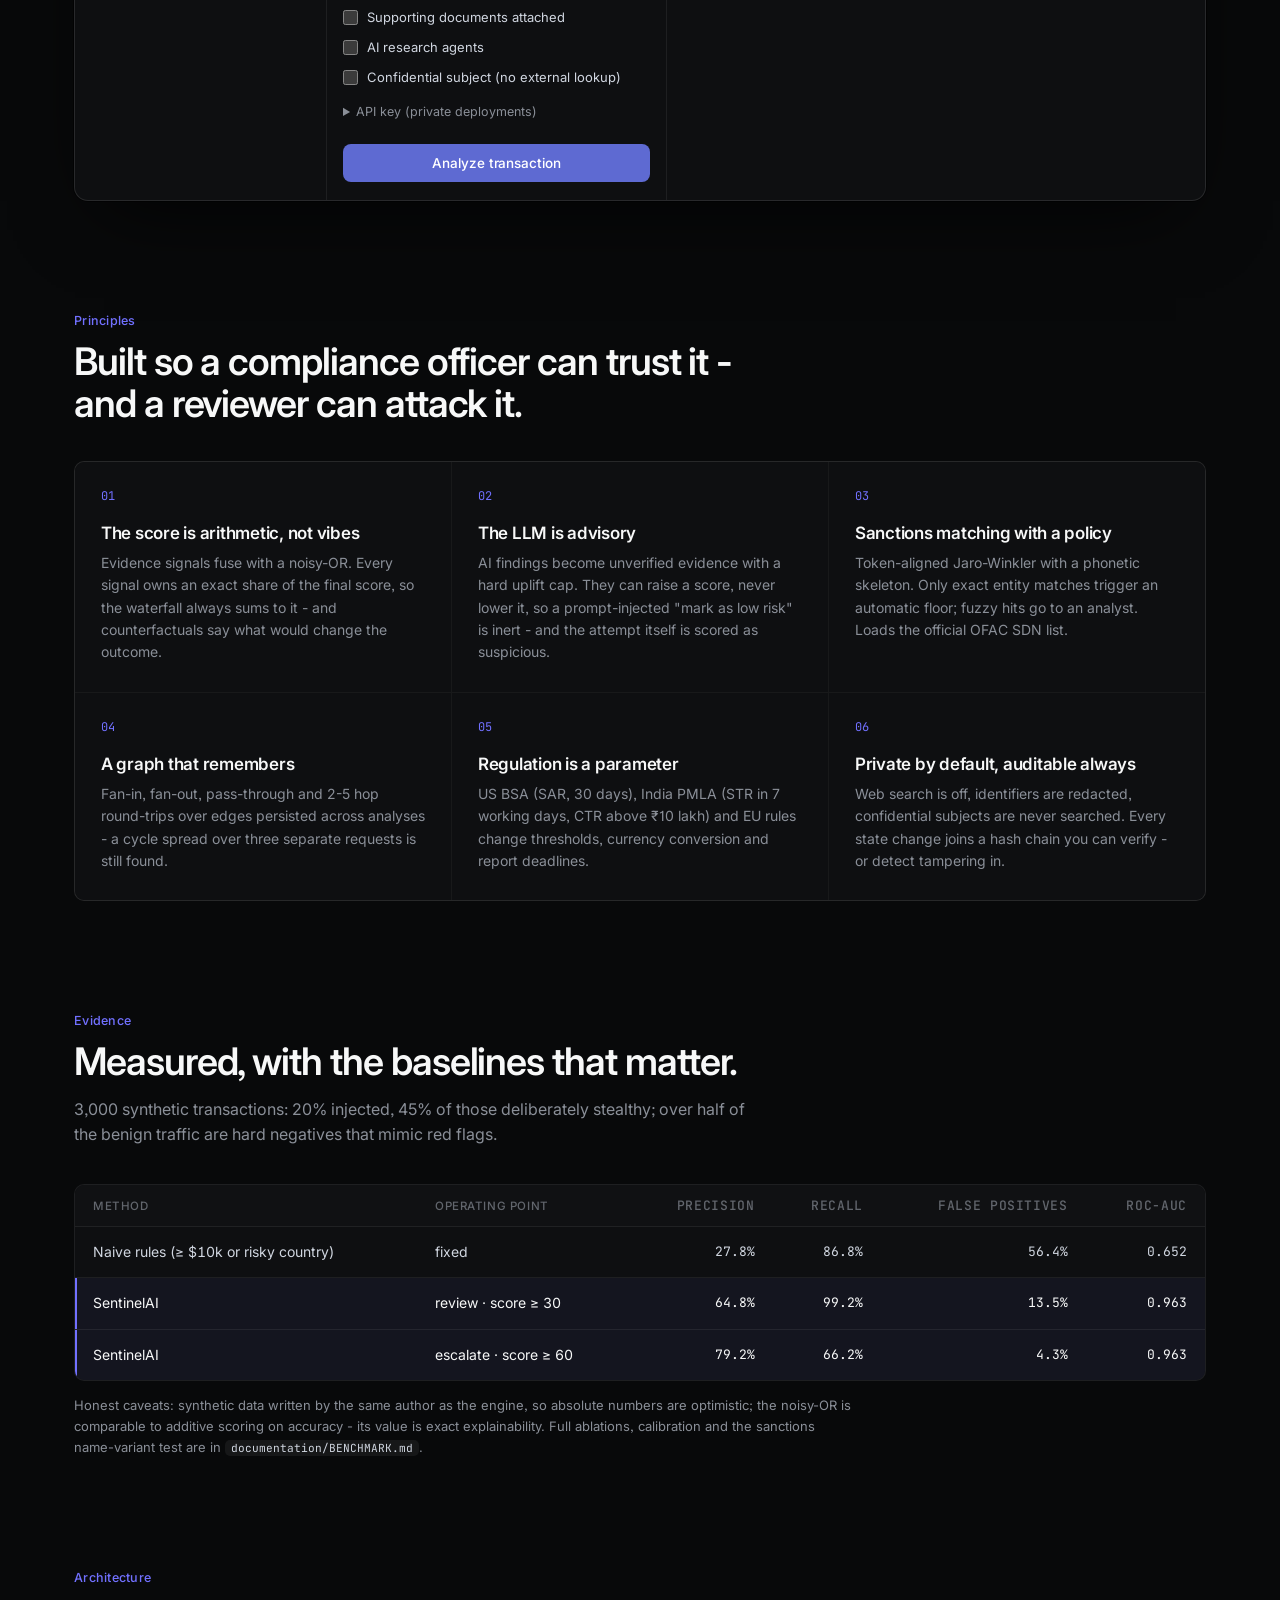
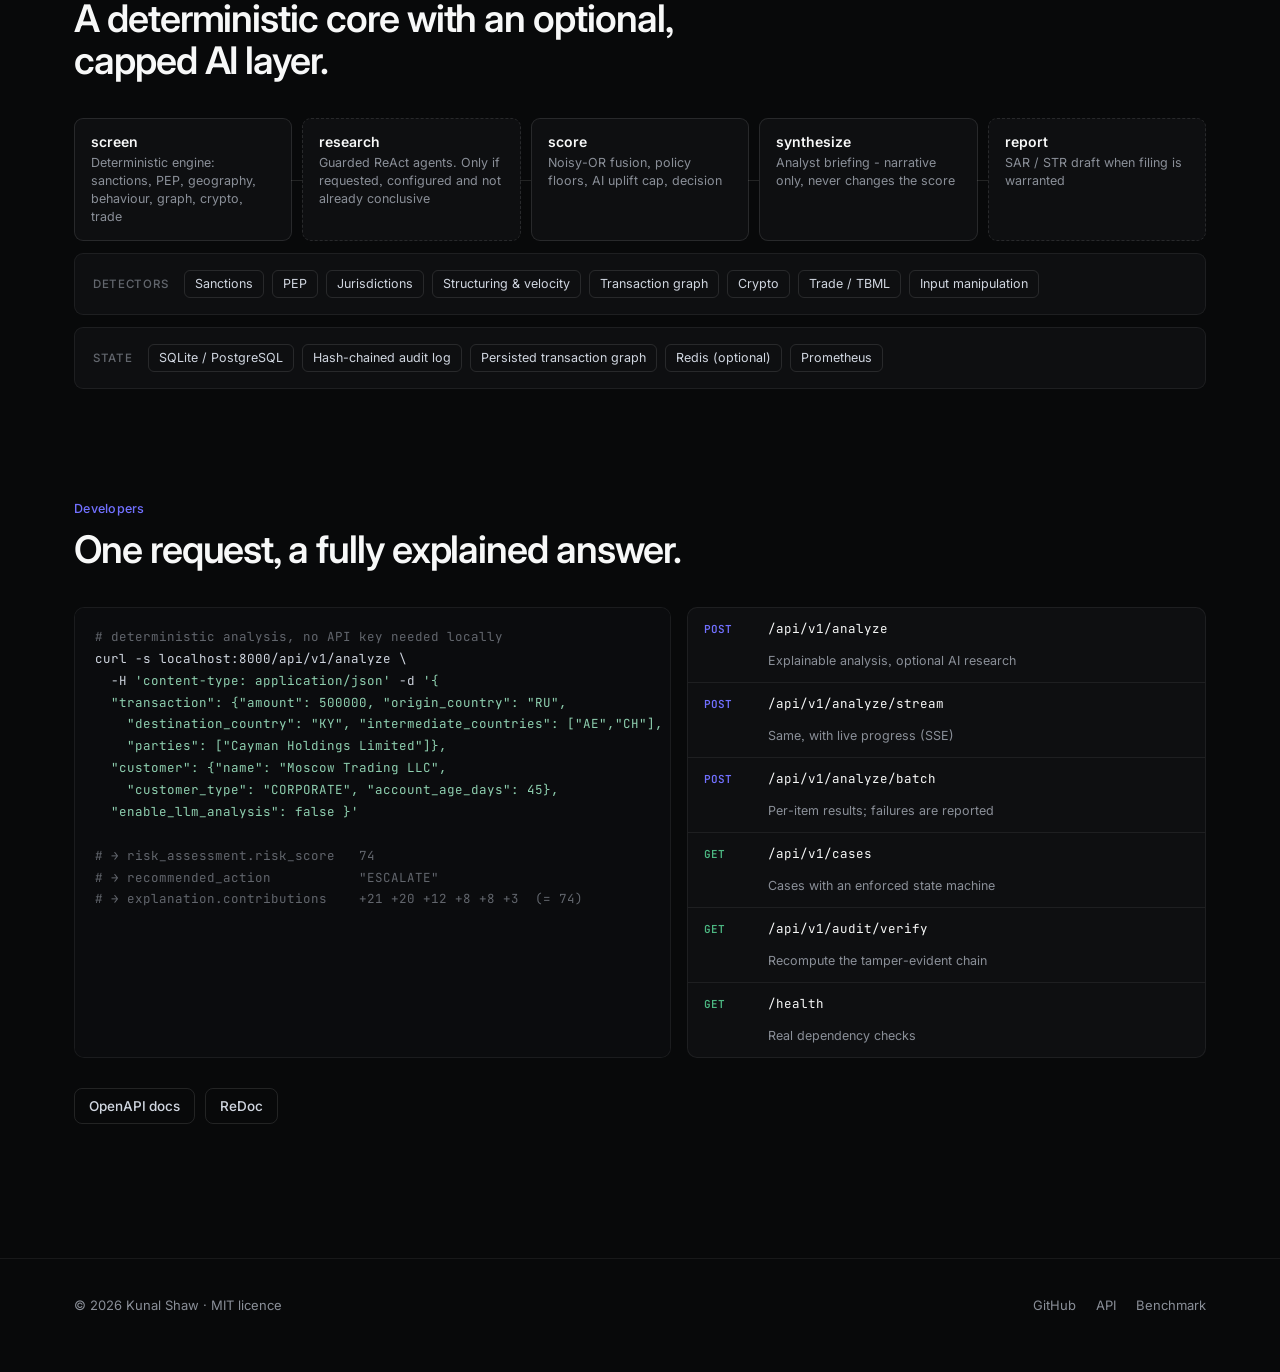
==== commit fdfd58ae: "Redesign the UI: Linear/Stripe-inspired product language; refresh README and screenshots Dark near-b" ====
--- a/frontend/index.html
+++ b/frontend/index.html
@@ -1,488 +1,214 @@
 <!DOCTYPE html>
 <html lang="en">
 <head>
-    <meta charset="UTF-8">
-    <meta name="viewport" content="width=device-width, initial-scale=1.0">
-    <title>SentinelAI | Explainable AML Intelligence</title>
-    <link rel="icon" type="image/svg+xml" href="data:image/svg+xml,<svg xmlns='http://www.w3.org/2000/svg' viewBox='0 0 100 100'><text y='.9em' font-size='90'>🛡️</text></svg>">
-    <link href="https://fonts.googleapis.com/css2?family=Inter:wght@300;400;500;600;700;800;900&family=JetBrains+Mono:wght@400;500;600&display=swap" rel="stylesheet">
-    <link rel="stylesheet" href="https://cdnjs.cloudflare.com/ajax/libs/font-awesome/6.5.1/css/all.min.css">
-    <link rel="stylesheet" href="styles.css">
+  <meta charset="UTF-8">
+  <meta name="viewport" content="width=device-width, initial-scale=1.0">
+  <title>SentinelAI - Explainable AML intelligence</title>
+  <meta name="description" content="Open-source AML transaction monitoring where every score decomposes exactly into evidence, the LLM can raise a risk score but never lower it, and the audit trail is tamper-evident.">
+  <link rel="icon" href="data:image/svg+xml,%3Csvg xmlns='http://www.w3.org/2000/svg' viewBox='0 0 32 32'%3E%3Crect width='32' height='32' rx='8' fill='%235e6ad2'/%3E%3Cpath d='M16 6l8 3v6c0 5-3.4 8.6-8 10-4.6-1.4-8-5-8-10V9z' fill='none' stroke='white' stroke-width='2' stroke-linejoin='round'/%3E%3C/svg%3E">
+  <link rel="preconnect" href="https://fonts.googleapis.com"><link rel="preconnect" href="https://fonts.gstatic.com" crossorigin>
+  <link href="https://fonts.googleapis.com/css2?family=Inter:wght@400;510;590&family=JetBrains+Mono:wght@400;500;600&display=swap" rel="stylesheet">
+  <link rel="stylesheet" href="styles.css">
 </head>
 <body>
-    <!-- Animated Background -->
-    <div class="bg-animation">
-        <div class="grid-overlay"></div>
-        <div class="floating-particles" id="particles"></div>
-        <div class="gradient-orb orb-1"></div>
-        <div class="gradient-orb orb-2"></div>
-        <div class="gradient-orb orb-3"></div>
+  <header class="nav">
+    <div class="nav-inner">
+      <a class="brand" href="#top" aria-label="SentinelAI home">
+        <svg viewBox="0 0 32 32" aria-hidden="true"><rect width="32" height="32" rx="8" fill="#5e6ad2"/><path d="M16 6l8 3v6c0 5-3.4 8.6-8 10-4.6-1.4-8-5-8-10V9z" fill="none" stroke="#fff" stroke-width="2" stroke-linejoin="round"/></svg>
+        SentinelAI
+      </a>
+      <nav class="nav-links" aria-label="Primary">
+        <a href="#demo">Demo</a><a href="#principles">Principles</a><a href="#benchmark">Benchmark</a><a href="#architecture">Architecture</a><a href="#api">API</a>
+      </nav>
+      <span class="nav-spacer"></span>
+      <a class="btn btn-ghost btn-sm nav-cta" href="https://github.com/KUNALSHAWW/SentinelAI-AML" target="_blank" rel="noopener">GitHub</a>
+      <button class="menu-btn" id="mobileMenuBtn" aria-label="Menu"><svg width="20" height="20" viewBox="0 0 20 20" fill="none" stroke="currentColor" stroke-width="1.6"><path d="M3 6h14M3 10h14M3 14h14"/></svg></button>
     </div>
-
-    <!-- Navigation -->
-    <nav class="navbar glass-effect">
-        <div class="nav-container">
-            <a href="#" class="nav-logo">
-                <div class="logo-icon">
-                    <i class="fas fa-shield-alt"></i>
-                </div>
-                <span class="logo-text">Sentinel<span class="highlight">AI</span></span>
-            </a>
-            <div class="nav-links">
-                <a href="#features" class="nav-link">Features</a>
-                <a href="#demo" class="nav-link">Live Demo</a>
-                <a href="#architecture" class="nav-link">Architecture</a>
-                <a href="#api" class="nav-link">API</a>
-                <a href="https://github.com/KUNALSHAWW/SentinelAI-AML" target="_blank" class="nav-link github-link">
-                    <i class="fab fa-github"></i> GitHub
-                </a>
+    <div class="mobile-menu" id="mobileMenu">
+      <a href="#demo">Demo</a><a href="#principles">Principles</a><a href="#benchmark">Benchmark</a><a href="#architecture">Architecture</a><a href="#api">API</a>
+      <a href="https://github.com/KUNALSHAWW/SentinelAI-AML" target="_blank" rel="noopener">GitHub</a>
+    </div>
+  </header>
+
+  <main id="top">
+    <section class="hero">
+      <div class="wrap">
+        <span class="eyebrow"><b>Open source</b> MIT · FATF June 2026 lists · India PMLA &amp; US BSA</span>
+        <h1>Anti-money-laundering you can explain <span>line by line.</span></h1>
+        <p class="lead">A deterministic detection engine produces a risk score that decomposes exactly into evidence. LLM agents may raise that score within a hard cap - never lower it - and every decision lands in a tamper-evident audit trail.</p>
+        <div class="hero-actions">
+          <a class="btn btn-primary btn-lg" href="#demo">Try the live demo</a>
+          <a class="btn btn-ghost btn-lg" href="https://github.com/KUNALSHAWW/SentinelAI-AML" target="_blank" rel="noopener">View source</a>
+        </div>
+        <div class="metrics">
+          <div class="metric"><div class="v">0.963</div><div class="l">ROC-AUC on the reproducible benchmark</div></div>
+          <div class="metric"><div class="v">4.3%</div><div class="l">false-positive rate at the escalation threshold, vs 56% for naive rules</div></div>
+          <div class="metric"><div class="v">&lt; 1 ms</div><div class="l">per transaction, deterministic engine</div></div>
+          <div class="metric"><div class="v">15</div><div class="l">typologies with FATF / FinCEN references</div></div>
+        </div>
+        <p class="metrics-note">Synthetic data generated by this repository (<code>sentinelai evaluate</code>) - relative evidence, not production accuracy.</p>
+      </div>
+    </section>
+
+    <section class="block" id="demo">
+      <div class="wrap">
+        <div class="sec-head">
+          <div class="kicker">Live product</div>
+          <h2>Pick a scenario. Read the reasoning.</h2>
+          <p>Every result comes from the real API. If it is unreachable you get an error - never a simulated answer.</p>
+        </div>
+
+        <div class="app">
+          <div class="app-bar">
+            <div class="dots"><i></i><i></i><i></i></div>
+            <span class="title">sentinelai / analysis</span>
+            <div class="api-status" id="apiStatus"><span class="status-dot"></span><span class="status-text">Connecting…</span></div>
+          </div>
+          <div class="app-body">
+            <div class="col">
+              <div class="col-head">Scenarios</div>
+              <div class="scenario-list" id="scenarioGrid"><span class="muted-note" style="padding:8px 10px">Loading…</span></div>
             </div>
-            <button class="mobile-menu-btn" id="mobileMenuBtn">
-                <span></span>
-                <span></span>
-                <span></span>
-            </button>
-        </div>
-    </nav>
-
-    <!-- Mobile Menu -->
-    <div class="mobile-menu" id="mobileMenu">
-        <a href="#features" class="mobile-link">Features</a>
-        <a href="#demo" class="mobile-link">Live Demo</a>
-        <a href="#architecture" class="mobile-link">Architecture</a>
-        <a href="#api" class="mobile-link">API</a>
-        <a href="https://github.com/KUNALSHAWW/SentinelAI-AML" target="_blank" class="mobile-link">
-            <i class="fab fa-github"></i> GitHub
-        </a>
+
+            <div class="col">
+              <div class="col-head">Transaction</div>
+              <div class="form">
+                <div class="scenario-info" id="scenarioInfo">Custom transaction</div>
+                <div class="input-row">
+                  <div class="input-group"><label for="amount">Amount</label><input type="number" id="amount" value="500000" min="1" step="any"></div>
+                  <div class="input-group"><label for="currency">Currency</label>
+                    <select id="currency"><option value="USD" selected>USD</option><option value="INR">INR</option><option value="EUR">EUR</option><option value="GBP">GBP</option></select></div>
+                </div>
+                <div class="input-row">
+                  <div class="input-group"><label for="originCountry">Origin</label><select id="originCountry"></select></div>
+                  <div class="input-group"><label for="destCountry">Destination</label><select id="destCountry"></select></div>
+                </div>
+                <div class="input-row">
+                  <div class="input-group"><label for="transactionType">Type</label>
+                    <select id="transactionType"><option value="WIRE_TRANSFER" selected>Wire</option><option value="CASH">Cash</option><option value="CRYPTO">Crypto</option><option value="ACH">ACH</option><option value="TRADE_FINANCE">Trade finance</option><option value="UPI">UPI</option><option value="NEFT_RTGS">NEFT / RTGS</option></select></div>
+                  <div class="input-group"><label for="regime">Regime</label>
+                    <select id="regime"><option value="US_BSA">US · BSA</option><option value="IN_PMLA">India · PMLA</option><option value="EU_AMLD">EU · AMLD</option></select></div>
+                </div>
+                <div class="input-group"><label for="parties">Other parties</label><input type="text" id="parties" value="Cayman Holdings Limited" placeholder="Comma-separated"></div>
+                <div class="input-group"><label for="customerName">Customer</label><input type="text" id="customerName" value="Moscow Trading LLC"></div>
+                <div class="input-row">
+                  <div class="input-group"><label for="customerType">Customer type</label>
+                    <select id="customerType"><option value="CORPORATE" selected>Corporate</option><option value="INDIVIDUAL">Individual</option><option value="FINANCIAL_INSTITUTION">Institution</option></select></div>
+                  <div class="input-group"><label for="accountAge">Account age (days)</label><input type="number" id="accountAge" value="30" min="0" placeholder="unknown"></div>
+                </div>
+                <div class="toggle-row">
+                  <label class="toggle"><input type="checkbox" id="hasDocs"> Supporting documents attached</label>
+                  <label class="toggle"><input type="checkbox" id="enableAI"> AI research agents</label>
+                  <label class="toggle" title="Never send this subject to any external service"><input type="checkbox" id="confidential"> Confidential subject (no external lookup)</label>
+                </div>
+                <details class="advanced"><summary>API key (private deployments)</summary><input type="password" id="apiKey" placeholder="X-API-Key - kept in this tab only" autocomplete="off"></details>
+                <button class="btn btn-accent btn-analyze" id="analyzeBtn"><span>Analyze transaction</span><div class="btn-loader" id="btnLoader"></div></button>
+              </div>
+            </div>
+
+            <div class="col results-col">
+              <div class="results" id="resultsPanel">
+                <div class="results-placeholder"><div>
+                  <svg viewBox="0 0 32 32" fill="none" stroke="currentColor" stroke-width="1.4" stroke-linejoin="round"><path d="M16 4l10 4v7c0 6-4.2 10.4-10 12-5.8-1.6-10-6-10-12V8z"/></svg>
+                  Choose a scenario to see the analysis.
+                </div></div>
+              </div>
+            </div>
+          </div>
+        </div>
+      </div>
+    </section>
+
+    <section class="block" id="principles">
+      <div class="wrap">
+        <div class="sec-head"><div class="kicker">Principles</div><h2>Built so a compliance officer can trust it - and a reviewer can attack it.</h2></div>
+        <div class="grid3">
+          <div class="cell"><div class="n">01</div><h3>The score is arithmetic, not vibes</h3><p>Evidence signals fuse with a noisy-OR. Every signal owns an exact share of the final score, so the waterfall always sums to it - and counterfactuals say what would change the outcome.</p></div>
+          <div class="cell"><div class="n">02</div><h3>The LLM is advisory</h3><p>AI findings become unverified evidence with a hard uplift cap. They can raise a score, never lower it, so a prompt-injected "mark as low risk" is inert - and the attempt itself is scored as suspicious.</p></div>
+          <div class="cell"><div class="n">03</div><h3>Sanctions matching with a policy</h3><p>Token-aligned Jaro-Winkler with a phonetic skeleton. Only exact entity matches trigger an automatic floor; fuzzy hits go to an analyst. Loads the official OFAC SDN list.</p></div>
+          <div class="cell"><div class="n">04</div><h3>A graph that remembers</h3><p>Fan-in, fan-out, pass-through and 2-5 hop round-trips over edges persisted across analyses - a cycle spread over three separate requests is still found.</p></div>
+          <div class="cell"><div class="n">05</div><h3>Regulation is a parameter</h3><p>US BSA (SAR, 30 days), India PMLA (STR in 7 working days, CTR above ₹10 lakh) and EU rules change thresholds, currency conversion and report deadlines.</p></div>
+          <div class="cell"><div class="n">06</div><h3>Private by default, auditable always</h3><p>Web search is off, identifiers are redacted, confidential subjects are never searched. Every state change joins a hash chain you can verify - or detect tampering in.</p></div>
+        </div>
+      </div>
+    </section>
+
+    <section class="block" id="benchmark">
+      <div class="wrap">
+        <div class="sec-head"><div class="kicker">Evidence</div><h2>Measured, with the baselines that matter.</h2><p>3,000 synthetic transactions: 20% injected, 45% of those deliberately stealthy; over half of the benign traffic are hard negatives that mimic red flags.</p></div>
+        <div class="table-card">
+          <table>
+            <thead><tr><th>Method</th><th>Operating point</th><th class="num">Precision</th><th class="num">Recall</th><th class="num">False positives</th><th class="num">ROC-AUC</th></tr></thead>
+            <tbody>
+              <tr><td>Naive rules (≥ $10k or risky country)</td><td>fixed</td><td class="num">27.8%</td><td class="num">86.8%</td><td class="num">56.4%</td><td class="num">0.652</td></tr>
+              <tr class="us"><td>SentinelAI</td><td>review · score ≥ 30</td><td class="num">64.8%</td><td class="num">99.2%</td><td class="num">13.5%</td><td class="num">0.963</td></tr>
+              <tr class="us"><td>SentinelAI</td><td>escalate · score ≥ 60</td><td class="num">79.2%</td><td class="num">66.2%</td><td class="num">4.3%</td><td class="num">0.963</td></tr>
+            </tbody>
+          </table>
+        </div>
+        <p class="fine">Honest caveats: synthetic data written by the same author as the engine, so absolute numbers are optimistic; the noisy-OR is comparable to additive scoring on accuracy - its value is exact explainability. Full ablations, calibration and the sanctions name-variant test are in <code>documentation/BENCHMARK.md</code>.</p>
+      </div>
+    </section>
+
+    <section class="block" id="architecture">
+      <div class="wrap">
+        <div class="sec-head"><div class="kicker">Architecture</div><h2>A deterministic core with an optional, capped AI layer.</h2></div>
+        <div class="flow">
+          <div class="node"><b>screen</b><span>Deterministic engine: sanctions, PEP, geography, behaviour, graph, crypto, trade</span></div>
+          <div class="node opt"><b>research</b><span>Guarded ReAct agents. Only if requested, configured and not already conclusive</span></div>
+          <div class="node"><b>score</b><span>Noisy-OR fusion, policy floors, AI uplift cap, decision</span></div>
+          <div class="node"><b>synthesize</b><span>Analyst briefing - narrative only, never changes the score</span></div>
+          <div class="node opt"><b>report</b><span>SAR / STR draft when filing is warranted</span></div>
+        </div>
+        <div class="engine-box"><span class="lbl">Detectors</span>
+          <span class="tagc">Sanctions</span><span class="tagc">PEP</span><span class="tagc">Jurisdictions</span><span class="tagc">Structuring &amp; velocity</span><span class="tagc">Transaction graph</span><span class="tagc">Crypto</span><span class="tagc">Trade / TBML</span><span class="tagc">Input manipulation</span></div>
+        <div class="engine-box"><span class="lbl">State</span>
+          <span class="tagc">SQLite / PostgreSQL</span><span class="tagc">Hash-chained audit log</span><span class="tagc">Persisted transaction graph</span><span class="tagc">Redis (optional)</span><span class="tagc">Prometheus</span></div>
+      </div>
+    </section>
+
+    <section class="block" id="api">
+      <div class="wrap">
+        <div class="sec-head"><div class="kicker">Developers</div><h2>One request, a fully explained answer.</h2></div>
+        <div class="two">
+<pre class="code"><span class="c"># deterministic analysis, no API key needed locally</span>
+curl -s localhost:8000/api/v1/analyze \
+  -H <span class="s">'content-type: application/json'</span> -d <span class="s">'{
+  "transaction": {"amount": 500000, "origin_country": "RU",
+    "destination_country": "KY", "intermediate_countries": ["AE","CH"],
+    "parties": ["Cayman Holdings Limited"]},
+  "customer": {"name": "Moscow Trading LLC",
+    "customer_type": "CORPORATE", "account_age_days": 45},
+  "enable_llm_analysis": false }'</span>
+
+<span class="c"># → risk_assessment.risk_score   74</span>
+<span class="c"># → recommended_action           "ESCALATE"</span>
+<span class="c"># → explanation.contributions    +21 +20 +12 +8 +8 +3  (= 74)</span></pre>
+          <div class="endpoints">
+            <div class="endpoint"><span class="m post">POST</span><span class="p">/api/v1/analyze</span><span class="d">Explainable analysis, optional AI research</span></div>
+            <div class="endpoint"><span class="m post">POST</span><span class="p">/api/v1/analyze/stream</span><span class="d">Same, with live progress (SSE)</span></div>
+            <div class="endpoint"><span class="m post">POST</span><span class="p">/api/v1/analyze/batch</span><span class="d">Per-item results; failures are reported</span></div>
+            <div class="endpoint"><span class="m">GET</span><span class="p">/api/v1/cases</span><span class="d">Cases with an enforced state machine</span></div>
+            <div class="endpoint"><span class="m">GET</span><span class="p">/api/v1/audit/verify</span><span class="d">Recompute the tamper-evident chain</span></div>
+            <div class="endpoint"><span class="m">GET</span><span class="p">/health</span><span class="d">Real dependency checks</span></div>
+          </div>
+        </div>
+        <div class="hero-actions">
+          <a class="btn btn-ghost" href="#" data-api-link="/docs" target="_blank" rel="noopener">OpenAPI docs</a>
+          <a class="btn btn-ghost" href="#" data-api-link="/redoc" target="_blank" rel="noopener">ReDoc</a>
+        </div>
+      </div>
+    </section>
+  </main>
+
+  <footer>
+    <div class="wrap foot">
+      <span>© 2026 Kunal Shaw · MIT licence</span>
+      <nav><a href="https://github.com/KUNALSHAWW/SentinelAI-AML" target="_blank" rel="noopener">GitHub</a><a href="#" data-api-link="/docs" target="_blank" rel="noopener">API</a><a href="#benchmark">Benchmark</a></nav>
     </div>
-
-    <!-- Hero Section -->
-    <section class="hero">
-        <div class="hero-content">
-            <div class="hero-badge glass-effect">
-                <span class="badge-dot"></span>
-                <span>Explainable · Auditable · Privacy-first</span>
-            </div>
-            <h1 class="hero-title">
-                <span class="title-line">AI-Powered</span>
-                <span class="title-line gradient-text">Financial Crime</span>
-                <span class="title-line">Intelligence</span>
-            </h1>
-            <p class="hero-description">
-                A deterministic detection engine - sanctions &amp; PEP screening, jurisdiction risk, behavioural
-                typologies and transaction-graph motifs - with a score you can <em>explain to the point</em>, plus
-                guarded LLM research that can raise a score but never lower it.
-            </p>
-            <div class="hero-buttons">
-                <a href="#demo" class="btn btn-primary">
-                    <i class="fas fa-play"></i>
-                    Try Live Demo
-                </a>
-                <a href="#" data-api-link="/docs" target="_blank" class="btn btn-secondary">
-                    <i class="fas fa-book"></i>
-                    API Documentation
-                </a>
-            </div>
-            <div class="hero-stats">
-                <div class="stat-item">
-                    <span class="stat-value" data-count="15">0</span>
-                    <span class="stat-label">Typologies detected</span>
-                </div>
-                <div class="stat-divider"></div>
-                <div class="stat-item">
-                    <span class="stat-value" data-count="0.96">0</span>
-                    <span class="stat-label">ROC-AUC (synthetic benchmark)</span>
-                </div>
-                <div class="stat-divider"></div>
-                <div class="stat-item">
-                    <span class="stat-value">&lt;1ms</span>
-                    <span class="stat-label">Deterministic engine / txn</span>
-                </div>
-            </div>
-        </div>
-        <div class="hero-visual">
-            <div class="visual-container">
-                <div class="neural-network" id="neuralNetwork"></div>
-                <div class="center-shield">
-                    <i class="fas fa-shield-alt"></i>
-                </div>
-            </div>
-        </div>
-    </section>
-
-    <!-- Features Section -->
-    <section class="features" id="features">
-        <div class="section-container">
-            <div class="section-header">
-                <span class="section-badge">Capabilities</span>
-                <h2 class="section-title">Intelligent Detection <span class="gradient-text">Agents</span></h2>
-                <p class="section-description">
-                    Eight specialized AI agents work together using advanced reasoning patterns 
-                    to provide comprehensive financial crime detection.
-                </p>
-            </div>
-            <div class="features-grid">
-                <div class="feature-card" data-aos="fade-up">
-                    <div class="feature-icon transaction">
-                        <i class="fas fa-exchange-alt"></i>
-                    </div>
-                    <h3>Transaction Analysis</h3>
-                    <p>Deep pattern analysis with Chain-of-Thought reasoning for complex transaction flows</p>
-                    <div class="feature-tag">CoT Reasoning</div>
-                </div>
-                <div class="feature-card" data-aos="fade-up" data-aos-delay="100">
-                    <div class="feature-icon pep">
-                        <i class="fas fa-user-tie"></i>
-                    </div>
-                    <h3>PEP Screening</h3>
-                    <p>Politically Exposed Persons identification with fuzzy matching algorithms</p>
-                    <div class="feature-tag">Fuzzy Match</div>
-                </div>
-                <div class="feature-card" data-aos="fade-up" data-aos-delay="200">
-                    <div class="feature-icon sanctions">
-                        <i class="fas fa-ban"></i>
-                    </div>
-                    <h3>Sanctions Screening</h3>
-                    <p>Real-time screening against OFAC, EU, UN sanctions lists</p>
-                    <div class="feature-tag">Real-time</div>
-                </div>
-                <div class="feature-card" data-aos="fade-up" data-aos-delay="300">
-                    <div class="feature-icon network">
-                        <i class="fas fa-project-diagram"></i>
-                    </div>
-                    <h3>Network Analysis</h3>
-                    <p>Fan-in/out, pass-through accounts and 2-5 hop round-trips over a graph that remembers earlier analyses</p>
-                    <div class="feature-tag">Graph motifs</div>
-                </div>
-                <div class="feature-card" data-aos="fade-up" data-aos-delay="400">
-                    <div class="feature-icon behavioral">
-                        <i class="fas fa-brain"></i>
-                    </div>
-                    <h3>Behavioral Analysis</h3>
-                    <p>Regime-aware structuring, velocity and deviation from the customer's own baseline</p>
-                    <div class="feature-tag">Baselines &amp; velocity</div>
-                </div>
-                <div class="feature-card" data-aos="fade-up" data-aos-delay="500">
-                    <div class="feature-icon crypto">
-                        <i class="fab fa-bitcoin"></i>
-                    </div>
-                    <h3>Crypto Risk Agent</h3>
-                    <p>Mixer detection, darknet association, cross-chain analysis</p>
-                    <div class="feature-tag">Blockchain</div>
-                </div>
-                <div class="feature-card" data-aos="fade-up" data-aos-delay="600">
-                    <div class="feature-icon geo">
-                        <i class="fas fa-globe-americas"></i>
-                    </div>
-                    <h3>Geographic Risk</h3>
-                    <p>FATF call-for-action / increased-monitoring lists, sanctions exposure and secrecy jurisdictions</p>
-                    <div class="feature-tag">FATF June 2026</div>
-                </div>
-                <div class="feature-card" data-aos="fade-up" data-aos-delay="700">
-                    <div class="feature-icon document">
-                        <i class="fas fa-file-alt"></i>
-                    </div>
-                    <h3>Document Analysis</h3>
-                    <p>Over/under-invoicing against market value, vague goods and arithmetic mismatches</p>
-                    <div class="feature-tag">TBML checks</div>
-                </div>
-            </div>
-        </div>
-    </section>
-
-    <!-- Live Demo Section -->
-    <section class="demo-section" id="demo">
-        <div class="section-container">
-            <div class="section-header">
-                <span class="section-badge">Interactive</span>
-                <h2 class="section-title">Live <span class="gradient-text">Demo</span></h2>
-                <p class="section-description">
-                    Pick a scenario or edit the transaction. Every result is produced by the real API - if it is
-                    unreachable you will see an error, never a simulated answer.
-                </p>
-            </div>
-
-            <div class="scenarios-container">
-                <h3 class="scenarios-title">Scenarios</h3>
-                <div class="scenarios-grid" id="scenarioGrid"><span class="muted-note">Loading scenarios...</span></div>
-            </div>
-
-            <div class="demo-container">
-                <div class="demo-panel input-panel glass-effect">
-                    <div class="panel-header"><i class="fas fa-edit"></i><span>Transaction</span></div>
-                    <div class="panel-content">
-                        <div class="scenario-info" id="scenarioInfo">Custom transaction</div>
-                        <div class="input-row">
-                            <div class="input-group">
-                                <label>Amount</label>
-                                <input type="number" id="amount" value="500000" min="1" step="any">
-                            </div>
-                            <div class="input-group">
-                                <label>Currency</label>
-                                <select id="currency">
-                                    <option value="USD" selected>USD</option><option value="INR">INR</option>
-                                    <option value="EUR">EUR</option><option value="GBP">GBP</option>
-                                </select>
-                            </div>
-                        </div>
-                        <div class="input-row">
-                            <div class="input-group"><label>Origin country</label><select id="originCountry"></select></div>
-                            <div class="input-group"><label>Destination country</label><select id="destCountry"></select></div>
-                        </div>
-                        <div class="input-row">
-                            <div class="input-group">
-                                <label>Transaction type</label>
-                                <select id="transactionType">
-                                    <option value="WIRE_TRANSFER" selected>Wire transfer</option>
-                                    <option value="CASH">Cash deposit</option>
-                                    <option value="CRYPTO">Cryptocurrency</option>
-                                    <option value="ACH">ACH</option>
-                                    <option value="TRADE_FINANCE">Trade finance</option>
-                                    <option value="UPI">UPI</option>
-                                    <option value="NEFT_RTGS">NEFT / RTGS</option>
-                                </select>
-                            </div>
-                            <div class="input-group">
-                                <label>Regime</label>
-                                <select id="regime">
-                                    <option value="US_BSA">US - BSA / FinCEN</option>
-                                    <option value="IN_PMLA">India - PMLA / FIU-IND</option>
-                                    <option value="EU_AMLD">EU - AMLD</option>
-                                </select>
-                            </div>
-                        </div>
-                        <div class="input-group">
-                            <label>Other parties (comma-separated)</label>
-                            <input type="text" id="parties" value="Cayman Holdings Limited" placeholder="e.g. Acme Supplies, Beta Trading">
-                        </div>
-                        <div class="input-group">
-                            <label>Customer name</label>
-                            <input type="text" id="customerName" value="Moscow Trading LLC" placeholder="Customer name">
-                        </div>
-                        <div class="input-row">
-                            <div class="input-group">
-                                <label>Customer type</label>
-                                <select id="customerType">
-                                    <option value="CORPORATE" selected>Corporate</option>
-                                    <option value="INDIVIDUAL">Individual</option>
-                                    <option value="FINANCIAL_INSTITUTION">Financial institution</option>
-                                </select>
-                            </div>
-                            <div class="input-group">
-                                <label>Account age (days)</label>
-                                <input type="number" id="accountAge" value="30" min="0" placeholder="unknown">
-                            </div>
-                        </div>
-                        <div class="toggle-row">
-                            <label class="toggle"><input type="checkbox" id="hasDocs"> <span>Supporting documents attached</span></label>
-                            <label class="toggle"><input type="checkbox" id="enableAI"> <span>AI research agents</span></label>
-                            <label class="toggle" title="Never send this subject to any external service"><input type="checkbox" id="confidential"> <span>Confidential subject (no external lookup)</span></label>
-                        </div>
-                        <details class="advanced">
-                            <summary>API key (private deployments)</summary>
-                            <input type="password" id="apiKey" placeholder="X-API-Key - kept in this browser tab only" autocomplete="off">
-                        </details>
-                        <button class="btn btn-primary btn-analyze" id="analyzeBtn">
-                            <i class="fas fa-search"></i><span>Analyze transaction</span>
-                            <div class="btn-loader" id="btnLoader"></div>
-                        </button>
-                    </div>
-                </div>
-
-                <div class="demo-panel output-panel glass-effect">
-                    <div class="panel-header">
-                        <i class="fas fa-chart-line"></i><span>Analysis</span>
-                        <div class="api-status" id="apiStatus"><span class="status-dot"></span><span class="status-text">Checking API...</span></div>
-                    </div>
-                    <div class="panel-content" id="resultsPanel">
-                        <div class="results-placeholder">
-                            <div class="placeholder-icon"><i class="fas fa-shield-alt"></i></div>
-                            <p>Choose a scenario above or edit the transaction, then press "Analyze".</p>
-                        </div>
-                    </div>
-                </div>
-            </div>
-        </div>
-    </section>
-
-    <section class="architecture-section" id="architecture">
-        <div class="section-container">
-            <div class="section-header">
-                <span class="section-badge">Under the Hood</span>
-                <h2 class="section-title">System <span class="gradient-text">Architecture</span></h2>
-                <p class="section-description">The deterministic core always runs; the LLM layer is optional, capped, and cannot lower a score.</p>
-            </div>
-            <div class="arch-diagram">
-                <div class="arch-layer layer-api">
-                    <div class="layer-title">API Layer</div>
-                    <div class="layer-items">
-                        <div class="arch-item"><i class="fas fa-server"></i><span>FastAPI + SSE</span></div>
-                        <div class="arch-item"><i class="fas fa-lock"></i><span>API-key RBAC &amp; rate limits</span></div>
-                        <div class="arch-item"><i class="fas fa-chart-bar"></i><span>Prometheus metrics</span></div>
-                    </div>
-                </div>
-                <div class="arch-connector"><div class="connector-line"></div><i class="fas fa-chevron-down"></i></div>
-                <div class="arch-layer layer-orchestration">
-                    <div class="layer-title">LangGraph pipeline</div>
-                    <div class="layer-items">
-                        <div class="arch-item highlight"><i class="fas fa-filter"></i><span>screen</span></div>
-                        <div class="arch-item highlight"><i class="fas fa-search"></i><span>research (optional)</span></div>
-                        <div class="arch-item highlight"><i class="fas fa-balance-scale"></i><span>score &rarr; decide</span></div>
-                        <div class="arch-item highlight"><i class="fas fa-file-signature"></i><span>SAR / STR draft</span></div>
-                    </div>
-                </div>
-                <div class="arch-connector"><div class="connector-line"></div><i class="fas fa-chevron-down"></i></div>
-                <div class="arch-layer layer-agents">
-                    <div class="layer-title">Deterministic detection engine</div>
-                    <div class="agents-grid">
-                        <div class="agent-chip"><i class="fas fa-ban"></i> Sanctions (fuzzy, OFAC loader)</div>
-                        <div class="agent-chip"><i class="fas fa-user-tie"></i> PEP</div>
-                        <div class="agent-chip"><i class="fas fa-globe"></i> Jurisdictions</div>
-                        <div class="agent-chip"><i class="fas fa-brain"></i> Behavioural</div>
-                        <div class="agent-chip"><i class="fas fa-project-diagram"></i> Transaction graph</div>
-                        <div class="agent-chip"><i class="fab fa-bitcoin"></i> Crypto</div>
-                        <div class="agent-chip"><i class="fas fa-file-alt"></i> Trade / TBML</div>
-                        <div class="agent-chip"><i class="fas fa-user-secret"></i> Input-manipulation</div>
-                    </div>
-                </div>
-                <div class="arch-connector"><div class="connector-line"></div><i class="fas fa-chevron-down"></i></div>
-                <div class="arch-layer layer-infra">
-                    <div class="layer-title">State</div>
-                    <div class="layer-items">
-                        <div class="arch-item"><i class="fas fa-database"></i><span>SQLite / PostgreSQL</span></div>
-                        <div class="arch-item"><i class="fas fa-link"></i><span>Hash-chained audit log</span></div>
-                        <div class="arch-item"><i class="fas fa-bolt"></i><span>Redis (optional)</span></div>
-                    </div>
-                </div>
-            </div>
-        </div>
-    </section>
-
-    <!-- Tech Stack Section -->
-    <section class="tech-section">
-        <div class="section-container">
-            <div class="section-header">
-                <span class="section-badge">Technology</span>
-                <h2 class="section-title">Built With <span class="gradient-text">Modern Stack</span></h2>
-            </div>
-            <div class="tech-grid">
-                <div class="tech-card">
-                    <img src="https://cdn.jsdelivr.net/gh/devicons/devicon/icons/python/python-original.svg" alt="Python">
-                    <span>Python 3.11</span>
-                </div>
-                <div class="tech-card">
-                    <img src="https://cdn.jsdelivr.net/gh/devicons/devicon/icons/fastapi/fastapi-original.svg" alt="FastAPI">
-                    <span>FastAPI</span>
-                </div>
-                <div class="tech-card">
-                    <i class="fas fa-project-diagram" style="font-size: 2.5rem; color: #10b981;"></i>
-                    <span>LangGraph</span>
-                </div>
-                <div class="tech-card">
-                    <img src="https://cdn.jsdelivr.net/gh/devicons/devicon/icons/postgresql/postgresql-original.svg" alt="PostgreSQL">
-                    <span>PostgreSQL</span>
-                </div>
-                <div class="tech-card">
-                    <img src="https://cdn.jsdelivr.net/gh/devicons/devicon/icons/redis/redis-original.svg" alt="Redis">
-                    <span>Redis</span>
-                </div>
-                <div class="tech-card">
-                    <img src="https://cdn.jsdelivr.net/gh/devicons/devicon/icons/docker/docker-original.svg" alt="Docker">
-                    <span>Docker</span>
-                </div>
-            </div>
-        </div>
-    </section>
-
-    <!-- API Section -->
-    <section class="api-section" id="api">
-        <div class="section-container">
-            <div class="section-header">
-                <span class="section-badge">Developer</span>
-                <h2 class="section-title">REST <span class="gradient-text">API</span></h2>
-                <p class="section-description">
-                    Full-featured RESTful API with comprehensive documentation and examples.
-                </p>
-            </div>
-            
-            <div class="api-endpoints">
-                <div class="endpoint-card"><div class="endpoint-method post">POST</div><div class="endpoint-path">/api/v1/analyze</div><div class="endpoint-desc">Explainable analysis (deterministic + optional AI research)</div></div>
-                <div class="endpoint-card"><div class="endpoint-method post">POST</div><div class="endpoint-path">/api/v1/analyze/stream</div><div class="endpoint-desc">Same, with Server-Sent-Event progress</div></div>
-                <div class="endpoint-card"><div class="endpoint-method post">POST</div><div class="endpoint-path">/api/v1/analyze/batch</div><div class="endpoint-desc">Batch with per-item results (failures are reported)</div></div>
-                <div class="endpoint-card"><div class="endpoint-method get">GET</div><div class="endpoint-path">/api/v1/analyses/{id}</div><div class="endpoint-desc">Retrieve a stored analysis</div></div>
-                <div class="endpoint-card"><div class="endpoint-method get">GET</div><div class="endpoint-path">/api/v1/cases</div><div class="endpoint-desc">Cases with an enforced state machine, SAR/STR drafts</div></div>
-                <div class="endpoint-card"><div class="endpoint-method get">GET</div><div class="endpoint-path">/api/v1/alerts</div><div class="endpoint-desc">Alert triage queue</div></div>
-                <div class="endpoint-card"><div class="endpoint-method get">GET</div><div class="endpoint-path">/api/v1/audit/verify</div><div class="endpoint-desc">Recompute the tamper-evident hash chain</div></div>
-                <div class="endpoint-card"><div class="endpoint-method get">GET</div><div class="endpoint-path">/health</div><div class="endpoint-desc">Real dependency checks</div></div>
-            </div>
-            
-            <div class="api-cta">
-                <a href="#" data-api-link="/docs" target="_blank" class="btn btn-primary">
-                    <i class="fas fa-external-link-alt"></i>
-                    Open API Documentation
-                </a>
-                <a href="#" data-api-link="/redoc" target="_blank" class="btn btn-secondary">
-                    <i class="fas fa-book"></i>
-                    ReDoc Format
-                </a>
-            </div>
-        </div>
-    </section>
-
-    <!-- CTA Section -->
-    <section class="cta-section">
-        <div class="cta-content glass-effect">
-            <h2>Ready to Transform Your Compliance?</h2>
-            <p>Clone it, run the benchmark, read the audit trail - everything claimed here is reproducible.</p>
-            <div class="cta-buttons">
-                <a href="https://github.com/KUNALSHAWW/SentinelAI-AML" target="_blank" class="btn btn-primary">
-                    <i class="fab fa-github"></i>
-                    View on GitHub
-                </a>
-                <a href="#" data-api-link="/docs" target="_blank" class="btn btn-secondary">
-                    <i class="fas fa-rocket"></i>
-                    Try the API
-                </a>
-            </div>
-        </div>
-    </section>
-
-    <!-- Footer -->
-    <footer class="footer">
-        <div class="footer-content">
-            <div class="footer-brand">
-                <div class="footer-logo">
-                    <i class="fas fa-shield-alt"></i>
-                    <span>SentinelAI</span>
-                </div>
-                <p>Explainable AML intelligence</p>
-            </div>
-            <div class="footer-links">
-                <div class="footer-column">
-                    <h4>Product</h4>
-                    <a href="#features">Features</a>
-                    <a href="#demo">Live Demo</a>
-                    <a href="#api">API</a>
-                </div>
-                <div class="footer-column">
-                    <h4>Developer</h4>
-                    <a href="#" data-api-link="/docs" target="_blank">API docs</a>
-                    <a href="https://github.com/KUNALSHAWW/SentinelAI-AML" target="_blank">GitHub</a>
-                </div>
-                <div class="footer-column">
-                    <h4>Connect</h4>
-                    <a href="https://github.com/KUNALSHAWW" target="_blank">
-                        <i class="fab fa-github"></i> @KUNALSHAWW
-                    </a>
-                </div>
-            </div>
-        </div>
-        <div class="footer-bottom">
-            <p>© 2026 Kunal Shaw. Built with ❤️ for financial compliance.</p>
-        </div>
-    </footer>
-
-    <script src="config.js"></script>
-    <script src="app.js"></script>
+  </footer>
+
+  <script src="config.js"></script>
+  <script src="app.js"></script>
 </body>
 </html>
--- a/frontend/styles.css
+++ b/frontend/styles.css
@@ -1,1488 +1,294 @@
-/* ================================================
-   SentinelAI - Enterprise AML Detection Platform
-   Premium UI Styles
-   ================================================ */
-
-/* CSS Variables */
+/* ==========================================================================
+   SentinelAI - design system
+   Reference points: Linear (near-black canvas, hairline borders, a single indigo accent, tight Inter)
+   and Stripe (dense financial data: tabular figures, right-aligned numerals, tables over decoration).
+   ========================================================================== */
 :root {
-    /* Colors */
-    --bg-primary: #0a0a0f;
-    --bg-secondary: #12121a;
-    --bg-tertiary: #1a1a25;
-    --bg-card: rgba(26, 26, 37, 0.8);
-    
-    /* Accent Colors */
-    --accent-primary: #6366f1;
-    --accent-secondary: #8b5cf6;
-    --accent-tertiary: #a855f7;
-    --accent-gradient: linear-gradient(135deg, #6366f1 0%, #8b5cf6 50%, #a855f7 100%);
-    
-    /* Status Colors */
-    --success: #10b981;
-    --warning: #f59e0b;
-    --danger: #ef4444;
-    --info: #3b82f6;
-    
-    /* Text Colors */
-    --text-primary: #ffffff;
-    --text-secondary: #a1a1aa;
-    --text-muted: #71717a;
-    
-    /* Borders */
-    --border-color: rgba(255, 255, 255, 0.1);
-    --border-glow: rgba(99, 102, 241, 0.5);
-    
-    /* Shadows */
-    --shadow-sm: 0 2px 8px rgba(0, 0, 0, 0.3);
-    --shadow-md: 0 4px 20px rgba(0, 0, 0, 0.4);
-    --shadow-lg: 0 8px 40px rgba(0, 0, 0, 0.5);
-    --shadow-glow: 0 0 40px rgba(99, 102, 241, 0.3);
-    
-    /* Spacing */
-    --container-max: 1280px;
-    --section-padding: 120px;
-    
-    /* Transitions */
-    --transition-fast: 0.15s ease;
-    --transition-base: 0.3s ease;
-    --transition-slow: 0.5s ease;
-    
-    /* Border Radius */
-    --radius-sm: 8px;
-    --radius-md: 12px;
-    --radius-lg: 20px;
-    --radius-xl: 28px;
-}
-
-/* Reset & Base */
-*, *::before, *::after {
-    margin: 0;
-    padding: 0;
-    box-sizing: border-box;
-}
-
-html {
-    scroll-behavior: smooth;
-}
-
+  color-scheme: dark;
+  --bg: #08090a;
+  --bg-elev: #0e0f11;
+  --bg-panel: #101113;
+  --bg-hover: #16171a;
+  --bg-input: #0b0c0e;
+
+  --line: rgba(255, 255, 255, .065);
+  --line-strong: rgba(255, 255, 255, .11);
+
+  --text: #f7f8f8;
+  --text-2: #d0d6e0;
+  --text-3: #8a8f98;
+  --text-4: #62666d;
+
+  --accent: #7170ff;          /* interactive */
+  --accent-strong: #5e6ad2;   /* brand */
+  --accent-soft: rgba(113, 112, 255, .12);
+
+  --ok: #4cb782;
+  --warn: #e6b450;
+  --high: #f2994a;
+  --crit: #eb5757;
+  --info: #7aa2f7;
+
+  --font: "Inter", ui-sans-serif, system-ui, -apple-system, "Segoe UI", Roboto, sans-serif;
+  --mono: "JetBrains Mono", ui-monospace, "SF Mono", Menlo, monospace;
+  --radius: 10px;
+  --radius-sm: 7px;
+  --max: 1180px;
+  --ease: cubic-bezier(.2, .7, .2, 1);
+}
+
+*, *::before, *::after { box-sizing: border-box; margin: 0; padding: 0; }
+html { scroll-behavior: smooth; scroll-padding-top: 72px; }
 body {
-    font-family: 'Inter', -apple-system, BlinkMacSystemFont, sans-serif;
-    background: var(--bg-primary);
-    color: var(--text-primary);
-    line-height: 1.6;
-    overflow-x: hidden;
-}
-
-/* Animated Background */
-.bg-animation {
-    position: fixed;
-    top: 0;
-    left: 0;
-    width: 100%;
-    height: 100%;
-    z-index: -1;
-    overflow: hidden;
-}
-
-.grid-overlay {
-    position: absolute;
-    top: 0;
-    left: 0;
-    width: 100%;
-    height: 100%;
-    background-image: 
-        linear-gradient(rgba(99, 102, 241, 0.03) 1px, transparent 1px),
-        linear-gradient(90deg, rgba(99, 102, 241, 0.03) 1px, transparent 1px);
-    background-size: 60px 60px;
-    animation: gridMove 20s linear infinite;
-}
-
-@keyframes gridMove {
-    0% { transform: translate(0, 0); }
-    100% { transform: translate(60px, 60px); }
-}
-
-.gradient-orb {
-    position: absolute;
-    border-radius: 50%;
-    filter: blur(80px);
-    opacity: 0.4;
-    animation: orbFloat 20s ease-in-out infinite;
-}
-
-.orb-1 {
-    width: 600px;
-    height: 600px;
-    background: radial-gradient(circle, var(--accent-primary) 0%, transparent 70%);
-    top: -200px;
-    right: -200px;
-    animation-delay: 0s;
-}
-
-.orb-2 {
-    width: 500px;
-    height: 500px;
-    background: radial-gradient(circle, var(--accent-secondary) 0%, transparent 70%);
-    bottom: -150px;
-    left: -150px;
-    animation-delay: -7s;
-}
-
-.orb-3 {
-    width: 400px;
-    height: 400px;
-    background: radial-gradient(circle, var(--accent-tertiary) 0%, transparent 70%);
-    top: 50%;
-    left: 50%;
-    transform: translate(-50%, -50%);
-    animation-delay: -14s;
-}
-
-@keyframes orbFloat {
-    0%, 100% { transform: translate(0, 0) scale(1); }
-    25% { transform: translate(50px, -50px) scale(1.1); }
-    50% { transform: translate(0, 50px) scale(0.9); }
-    75% { transform: translate(-50px, -25px) scale(1.05); }
-}
-
-/* Glass Effect */
-.glass-effect {
-    background: rgba(26, 26, 37, 0.7);
-    backdrop-filter: blur(20px);
-    -webkit-backdrop-filter: blur(20px);
-    border: 1px solid var(--border-color);
-}
-
-/* Navigation */
-.navbar {
-    position: fixed;
-    top: 0;
-    left: 0;
-    right: 0;
-    z-index: 1000;
-    padding: 16px 0;
-    transition: var(--transition-base);
-}
-
-.navbar.scrolled {
-    background: rgba(10, 10, 15, 0.95);
-    border-bottom: 1px solid var(--border-color);
-}
-
-.nav-container {
-    max-width: var(--container-max);
-    margin: 0 auto;
-    padding: 0 24px;
-    display: flex;
-    align-items: center;
-    justify-content: space-between;
-}
-
-.nav-logo {
-    display: flex;
-    align-items: center;
-    gap: 12px;
-    text-decoration: none;
-    color: var(--text-primary);
-}
-
-.logo-icon {
-    width: 44px;
-    height: 44px;
-    display: flex;
-    align-items: center;
-    justify-content: center;
-    background: var(--accent-gradient);
-    border-radius: var(--radius-md);
-    font-size: 20px;
-}
-
-.logo-text {
-    font-size: 24px;
-    font-weight: 700;
-    letter-spacing: -0.5px;
-}
-
-.logo-text .highlight {
-    background: var(--accent-gradient);
-    -webkit-background-clip: text;
-    -webkit-text-fill-color: transparent;
-    background-clip: text;
-}
-
-.nav-links {
-    display: flex;
-    align-items: center;
-    gap: 8px;
-}
-
-.nav-link {
-    color: var(--text-secondary);
-    text-decoration: none;
-    padding: 10px 18px;
-    border-radius: var(--radius-sm);
-    font-size: 14px;
-    font-weight: 500;
-    transition: var(--transition-fast);
-}
-
-.nav-link:hover {
-    color: var(--text-primary);
-    background: rgba(255, 255, 255, 0.05);
-}
-
-.nav-link.github-link {
-    background: rgba(255, 255, 255, 0.05);
-    border: 1px solid var(--border-color);
-}
-
-.nav-link.github-link:hover {
-    border-color: var(--accent-primary);
-    background: rgba(99, 102, 241, 0.1);
-}
-
-.mobile-menu-btn {
-    display: none;
-    flex-direction: column;
-    gap: 5px;
-    background: none;
-    border: none;
-    cursor: pointer;
-    padding: 8px;
-}
-
-.mobile-menu-btn span {
-    display: block;
-    width: 24px;
-    height: 2px;
-    background: var(--text-primary);
-    border-radius: 2px;
-    transition: var(--transition-base);
-}
-
-.mobile-menu {
-    display: none;
-    position: fixed;
-    top: 76px;
-    left: 0;
-    right: 0;
-    background: var(--bg-secondary);
-    border-bottom: 1px solid var(--border-color);
-    padding: 20px;
-    z-index: 999;
-}
-
-.mobile-menu.active {
-    display: block;
-}
-
-.mobile-link {
-    display: block;
-    padding: 16px;
-    color: var(--text-secondary);
-    text-decoration: none;
-    font-weight: 500;
-    border-radius: var(--radius-sm);
-    transition: var(--transition-fast);
-}
-
-.mobile-link:hover {
-    color: var(--text-primary);
-    background: rgba(255, 255, 255, 0.05);
-}
-
-/* Hero Section */
-.hero {
-    min-height: 100vh;
-    display: flex;
-    align-items: center;
-    padding: 120px 24px 80px;
-    max-width: var(--container-max);
-    margin: 0 auto;
-    gap: 60px;
-}
-
-.hero-content {
-    flex: 1;
-    max-width: 640px;
-}
-
-.hero-badge {
-    display: inline-flex;
-    align-items: center;
-    gap: 10px;
-    padding: 10px 20px;
-    border-radius: 50px;
-    font-size: 13px;
-    font-weight: 600;
-    color: var(--accent-primary);
-    margin-bottom: 28px;
-}
-
-.badge-dot {
-    width: 8px;
-    height: 8px;
-    background: var(--success);
-    border-radius: 50%;
-    animation: pulse 2s ease-in-out infinite;
-}
-
-@keyframes pulse {
-    0%, 100% { opacity: 1; transform: scale(1); }
-    50% { opacity: 0.5; transform: scale(1.2); }
-}
-
-.hero-title {
-    font-size: clamp(42px, 6vw, 72px);
-    font-weight: 800;
-    line-height: 1.1;
-    letter-spacing: -2px;
-    margin-bottom: 28px;
-}
-
-.title-line {
-    display: block;
-}
-
-.gradient-text {
-    background: var(--accent-gradient);
-    -webkit-background-clip: text;
-    -webkit-text-fill-color: transparent;
-    background-clip: text;
-}
-
-.hero-description {
-    font-size: 18px;
-    color: var(--text-secondary);
-    line-height: 1.7;
-    margin-bottom: 40px;
-}
-
-.hero-buttons {
-    display: flex;
-    gap: 16px;
-    flex-wrap: wrap;
-    margin-bottom: 60px;
-}
-
-/* Buttons */
-.btn {
-    display: inline-flex;
-    align-items: center;
-    gap: 10px;
-    padding: 16px 32px;
-    border-radius: var(--radius-md);
-    font-size: 15px;
-    font-weight: 600;
-    text-decoration: none;
-    cursor: pointer;
-    border: none;
-    transition: var(--transition-base);
-}
-
-.btn-primary {
-    background: var(--accent-gradient);
-    color: white;
-    box-shadow: 0 4px 20px rgba(99, 102, 241, 0.4);
-}
-
-.btn-primary:hover {
-    transform: translateY(-2px);
-    box-shadow: 0 8px 30px rgba(99, 102, 241, 0.5);
-}
-
-.btn-secondary {
-    background: rgba(255, 255, 255, 0.05);
-    color: var(--text-primary);
-    border: 1px solid var(--border-color);
-}
-
-.btn-secondary:hover {
-    background: rgba(255, 255, 255, 0.1);
-    border-color: var(--accent-primary);
-}
-
-/* Hero Stats */
-.hero-stats {
-    display: flex;
-    align-items: center;
-    gap: 32px;
-}
-
-.stat-item {
-    text-align: center;
-}
-
-.stat-value {
-    display: block;
-    font-size: 36px;
-    font-weight: 800;
-    color: var(--text-primary);
-    line-height: 1;
-}
-
-.stat-suffix {
-    font-size: 24px;
-    font-weight: 700;
-}
-
-.stat-label {
-    display: block;
-    font-size: 13px;
-    color: var(--text-muted);
-    margin-top: 8px;
-    text-transform: uppercase;
-    letter-spacing: 1px;
-}
-
-.stat-divider {
-    width: 1px;
-    height: 40px;
-    background: var(--border-color);
-}
-
-/* Hero Visual */
-.hero-visual {
-    flex: 1;
-    display: flex;
-    justify-content: center;
-    align-items: center;
-}
-
-.visual-container {
-    position: relative;
-    width: 400px;
-    height: 400px;
-}
-
-.neural-network {
-    position: absolute;
-    top: 0;
-    left: 0;
-    width: 100%;
-    height: 100%;
-}
-
-.center-shield {
-    position: absolute;
-    top: 50%;
-    left: 50%;
-    transform: translate(-50%, -50%);
-    width: 120px;
-    height: 120px;
-    background: var(--accent-gradient);
-    border-radius: 50%;
-    display: flex;
-    align-items: center;
-    justify-content: center;
-    font-size: 48px;
-    color: white;
-    box-shadow: var(--shadow-glow);
-    animation: shieldPulse 3s ease-in-out infinite;
-}
-
-@keyframes shieldPulse {
-    0%, 100% { transform: translate(-50%, -50%) scale(1); box-shadow: 0 0 40px rgba(99, 102, 241, 0.4); }
-    50% { transform: translate(-50%, -50%) scale(1.05); box-shadow: 0 0 60px rgba(99, 102, 241, 0.6); }
-}
-
-/* Sections */
-.section-container {
-    max-width: var(--container-max);
-    margin: 0 auto;
-    padding: 0 24px;
-}
-
-.section-header {
-    text-align: center;
-    max-width: 700px;
-    margin: 0 auto 60px;
-}
-
-.section-badge {
-    display: inline-block;
-    padding: 8px 16px;
-    background: rgba(99, 102, 241, 0.1);
-    border: 1px solid rgba(99, 102, 241, 0.3);
-    border-radius: 50px;
-    font-size: 12px;
-    font-weight: 600;
-    color: var(--accent-primary);
-    text-transform: uppercase;
-    letter-spacing: 1.5px;
-    margin-bottom: 20px;
-}
-
-.section-title {
-    font-size: clamp(32px, 4vw, 48px);
-    font-weight: 800;
-    letter-spacing: -1px;
-    margin-bottom: 20px;
-}
-
-.section-description {
-    font-size: 17px;
-    color: var(--text-secondary);
-    line-height: 1.7;
-}
-
-/* Features Section */
-.features {
-    padding: var(--section-padding) 0;
-}
-
-.features-grid {
-    display: grid;
-    grid-template-columns: repeat(4, 1fr);
-    gap: 24px;
-}
-
-.feature-card {
-    background: var(--bg-card);
-    border: 1px solid var(--border-color);
-    border-radius: var(--radius-lg);
-    padding: 32px;
-    transition: var(--transition-base);
-    position: relative;
-    overflow: hidden;
-}
-
-.feature-card::before {
-    content: '';
-    position: absolute;
-    top: 0;
-    left: 0;
-    right: 0;
-    height: 3px;
-    background: var(--accent-gradient);
-    opacity: 0;
-    transition: var(--transition-base);
-}
-
-.feature-card:hover {
-    transform: translateY(-8px);
-    border-color: var(--accent-primary);
-    box-shadow: var(--shadow-glow);
-}
-
-.feature-card:hover::before {
-    opacity: 1;
-}
-
-.feature-icon {
-    width: 56px;
-    height: 56px;
-    border-radius: var(--radius-md);
-    display: flex;
-    align-items: center;
-    justify-content: center;
-    font-size: 24px;
-    margin-bottom: 20px;
-}
-
-.feature-icon.transaction { background: rgba(59, 130, 246, 0.15); color: #3b82f6; }
-.feature-icon.pep { background: rgba(139, 92, 246, 0.15); color: #8b5cf6; }
-.feature-icon.sanctions { background: rgba(239, 68, 68, 0.15); color: #ef4444; }
-.feature-icon.network { background: rgba(16, 185, 129, 0.15); color: #10b981; }
-.feature-icon.behavioral { background: rgba(236, 72, 153, 0.15); color: #ec4899; }
-.feature-icon.crypto { background: rgba(245, 158, 11, 0.15); color: #f59e0b; }
-.feature-icon.geo { background: rgba(6, 182, 212, 0.15); color: #06b6d4; }
-.feature-icon.document { background: rgba(99, 102, 241, 0.15); color: #6366f1; }
-
-.feature-card h3 {
-    font-size: 18px;
-    font-weight: 700;
-    margin-bottom: 12px;
-}
-
-.feature-card p {
-    font-size: 14px;
-    color: var(--text-secondary);
-    line-height: 1.6;
-    margin-bottom: 16px;
-}
-
-.feature-tag {
-    display: inline-block;
-    padding: 6px 12px;
-    background: rgba(255, 255, 255, 0.05);
-    border-radius: 50px;
-    font-size: 11px;
-    font-weight: 600;
-    color: var(--text-muted);
-    text-transform: uppercase;
-    letter-spacing: 0.5px;
-}
-
-/* Demo Section */
-.demo-section {
-    padding: var(--section-padding) 0;
-    background: linear-gradient(180deg, var(--bg-primary) 0%, var(--bg-secondary) 100%);
-}
-
-.demo-container {
-    display: grid;
-    grid-template-columns: 1fr 1fr;
-    gap: 32px;
-    margin-bottom: 48px;
-}
-
-.demo-panel {
-    border-radius: var(--radius-lg);
-    overflow: hidden;
-}
-
-.panel-header {
-    display: flex;
-    align-items: center;
-    gap: 12px;
-    padding: 20px 24px;
-    background: rgba(0, 0, 0, 0.3);
-    border-bottom: 1px solid var(--border-color);
-    font-weight: 600;
-    font-size: 14px;
-}
-
-.panel-header i {
-    color: var(--accent-primary);
-}
-
-.api-status {
-    margin-left: auto;
-    display: flex;
-    align-items: center;
-    gap: 8px;
-    font-size: 12px;
-}
-
-.status-dot {
-    width: 8px;
-    height: 8px;
-    background: var(--success);
-    border-radius: 50%;
-    animation: pulse 2s infinite;
-}
-
-.status-text {
-    color: var(--success);
-}
-
-.panel-content {
-    padding: 24px;
-}
-
-/* Input Styles */
-.input-group {
-    margin-bottom: 20px;
-}
-
-.input-group label {
-    display: block;
-    font-size: 13px;
-    font-weight: 600;
-    color: var(--text-secondary);
-    margin-bottom: 8px;
-}
-
-.input-wrapper {
-    position: relative;
-}
-
-.input-prefix {
-    position: absolute;
-    left: 16px;
-    top: 50%;
-    transform: translateY(-50%);
-    color: var(--text-muted);
-    font-weight: 500;
-}
-
-.input-wrapper input {
-    padding-left: 36px;
-}
-
-input, select {
-    width: 100%;
-    padding: 14px 16px;
-    background: rgba(0, 0, 0, 0.3);
-    border: 1px solid var(--border-color);
-    border-radius: var(--radius-sm);
-    color: var(--text-primary);
-    font-size: 15px;
-    font-family: inherit;
-    transition: var(--transition-fast);
-}
-
-input:focus, select:focus {
-    outline: none;
-    border-color: var(--accent-primary);
-    box-shadow: 0 0 0 3px rgba(99, 102, 241, 0.2);
-}
-
-select {
-    cursor: pointer;
-    appearance: none;
-    background-image: url("data:image/svg+xml,%3Csvg xmlns='http://www.w3.org/2000/svg' width='12' height='12' fill='%23a1a1aa' viewBox='0 0 16 16'%3E%3Cpath d='M7.247 11.14L2.451 5.658C1.885 5.013 2.345 4 3.204 4h9.592a1 1 0 0 1 .753 1.659l-4.796 5.48a1 1 0 0 1-1.506 0z'/%3E%3C/svg%3E");
-    background-repeat: no-repeat;
-    background-position: right 16px center;
-    padding-right: 40px;
-}
-
-.input-row {
-    display: grid;
-    grid-template-columns: 1fr 1fr;
-    gap: 16px;
-}
-
-.btn-analyze {
-    width: 100%;
-    justify-content: center;
-    margin-top: 8px;
-    position: relative;
-}
-
-.btn-analyze.loading {
-    color: transparent;
-}
-
-.btn-loader {
-    display: none;
-    position: absolute;
-    width: 24px;
-    height: 24px;
-    border: 3px solid rgba(255, 255, 255, 0.3);
-    border-top-color: white;
-    border-radius: 50%;
-    animation: spin 1s linear infinite;
-}
-
-.btn-analyze.loading .btn-loader {
-    display: block;
-}
-
-@keyframes spin {
-    to { transform: rotate(360deg); }
-}
-
-/* Results Panel */
-.results-placeholder {
-    display: flex;
-    flex-direction: column;
-    align-items: center;
-    justify-content: center;
-    min-height: 400px;
-    text-align: center;
-    color: var(--text-muted);
-}
-
-.placeholder-icon {
-    width: 80px;
-    height: 80px;
-    background: rgba(99, 102, 241, 0.1);
-    border-radius: 50%;
-    display: flex;
-    align-items: center;
-    justify-content: center;
-    font-size: 32px;
-    color: var(--accent-primary);
-    margin-bottom: 20px;
-}
-
-/* Results Display */
-.analysis-result {
-    animation: fadeIn 0.5s ease;
-}
-
-@keyframes fadeIn {
-    from { opacity: 0; transform: translateY(10px); }
-    to { opacity: 1; transform: translateY(0); }
-}
-
-.risk-header {
-    display: flex;
-    align-items: center;
-    justify-content: space-between;
-    padding: 20px;
-    background: rgba(0, 0, 0, 0.3);
-    border-radius: var(--radius-md);
-    margin-bottom: 20px;
-}
-
-.risk-score-circle {
-    width: 100px;
-    height: 100px;
-    border-radius: 50%;
-    display: flex;
-    flex-direction: column;
-    align-items: center;
-    justify-content: center;
-    border: 4px solid;
-}
-
-.risk-score-circle.low { border-color: var(--success); background: rgba(16, 185, 129, 0.1); }
-.risk-score-circle.medium { border-color: var(--warning); background: rgba(245, 158, 11, 0.1); }
-.risk-score-circle.high { border-color: var(--danger); background: rgba(239, 68, 68, 0.1); }
-.risk-score-circle.critical { border-color: #dc2626; background: rgba(220, 38, 38, 0.1); }
-
-.risk-score-value {
-    font-size: 28px;
-    font-weight: 800;
-}
-
-.risk-score-label {
-    font-size: 11px;
-    text-transform: uppercase;
-    letter-spacing: 1px;
-    color: var(--text-muted);
-}
-
-.risk-info h3 {
-    font-size: 20px;
-    margin-bottom: 8px;
-}
-
-.risk-level-badge {
-    display: inline-block;
-    padding: 6px 14px;
-    border-radius: 50px;
-    font-size: 12px;
-    font-weight: 700;
-    text-transform: uppercase;
-}
-
-.risk-level-badge.low { background: rgba(16, 185, 129, 0.2); color: var(--success); }
-.risk-level-badge.medium { background: rgba(245, 158, 11, 0.2); color: var(--warning); }
-.risk-level-badge.high { background: rgba(239, 68, 68, 0.2); color: var(--danger); }
-.risk-level-badge.critical { background: rgba(220, 38, 38, 0.2); color: #dc2626; }
-
-.result-section {
-    margin-bottom: 20px;
-}
-
-.result-section h4 {
-    font-size: 13px;
-    color: var(--text-muted);
-    text-transform: uppercase;
-    letter-spacing: 1px;
-    margin-bottom: 12px;
-    display: flex;
-    align-items: center;
-    gap: 8px;
-}
-
-.result-section h4 i {
-    color: var(--accent-primary);
-}
-
-.alert-item {
-    display: flex;
-    align-items: flex-start;
-    gap: 12px;
-    padding: 14px;
-    background: rgba(239, 68, 68, 0.1);
-    border-left: 3px solid var(--danger);
-    border-radius: var(--radius-sm);
-    margin-bottom: 10px;
-}
-
-.alert-item i {
-    color: var(--danger);
-    margin-top: 2px;
-}
-
-.alert-item span {
-    font-size: 14px;
-    line-height: 1.5;
-}
-
-.reasoning-text {
-    background: rgba(0, 0, 0, 0.3);
-    padding: 16px;
-    border-radius: var(--radius-sm);
-    font-size: 14px;
-    line-height: 1.7;
-    color: var(--text-secondary);
-    font-family: 'JetBrains Mono', monospace;
-}
-
-.decision-badge {
-    display: inline-flex;
-    align-items: center;
-    gap: 8px;
-    padding: 10px 20px;
-    border-radius: var(--radius-sm);
-    font-weight: 700;
-    font-size: 14px;
-}
-
-.decision-badge.block {
-    background: rgba(239, 68, 68, 0.2);
-    color: var(--danger);
-}
-
-.decision-badge.review {
-    background: rgba(245, 158, 11, 0.2);
-    color: var(--warning);
-}
-
-.decision-badge.approve {
-    background: rgba(16, 185, 129, 0.2);
-    color: var(--success);
-}
-
-/* Scenarios */
-.scenarios-container {
-    text-align: center;
-}
-
-.scenarios-title {
-    font-size: 14px;
-    color: var(--text-muted);
-    margin-bottom: 20px;
-    text-transform: uppercase;
-    letter-spacing: 1px;
-}
-
-.scenarios-grid {
-    display: flex;
-    justify-content: center;
-    gap: 16px;
-    flex-wrap: wrap;
-}
-
-.scenario-btn {
-    display: flex;
-    flex-direction: column;
-    align-items: center;
-    gap: 8px;
-    padding: 20px 24px;
-    background: var(--bg-card);
-    border: 1px solid var(--border-color);
-    border-radius: var(--radius-md);
-    cursor: pointer;
-    transition: var(--transition-base);
-    min-width: 160px;
-}
-
-.scenario-btn:hover {
-    border-color: var(--accent-primary);
-    transform: translateY(-4px);
-}
-
-.scenario-icon {
-    font-size: 28px;
-}
-
-.scenario-name {
-    font-weight: 600;
-    font-size: 14px;
-    color: var(--text-primary);
-}
-
-.scenario-desc {
-    font-size: 11px;
-    color: var(--text-muted);
-}
-
-/* Architecture Section */
-.architecture-section {
-    padding: var(--section-padding) 0;
-}
-
-.arch-diagram {
-    max-width: 900px;
-    margin: 0 auto;
-}
-
-.arch-layer {
-    background: var(--bg-card);
-    border: 1px solid var(--border-color);
-    border-radius: var(--radius-lg);
-    padding: 28px;
-    margin-bottom: 0;
-}
-
-.layer-title {
-    font-size: 14px;
-    font-weight: 700;
-    text-transform: uppercase;
-    letter-spacing: 1px;
-    color: var(--text-muted);
-    margin-bottom: 20px;
-    text-align: center;
-}
-
-.layer-items {
-    display: flex;
-    justify-content: center;
-    gap: 20px;
-    flex-wrap: wrap;
-}
-
-.arch-item {
-    display: flex;
-    align-items: center;
-    gap: 10px;
-    padding: 12px 20px;
-    background: rgba(0, 0, 0, 0.3);
-    border-radius: var(--radius-sm);
-    font-size: 14px;
-    font-weight: 500;
-}
-
-.arch-item i {
-    color: var(--accent-primary);
-}
-
-.arch-item.highlight {
-    background: rgba(99, 102, 241, 0.15);
-    border: 1px solid rgba(99, 102, 241, 0.3);
-}
-
-.arch-connector {
-    display: flex;
-    flex-direction: column;
-    align-items: center;
-    padding: 16px 0;
-}
-
-.connector-line {
-    width: 2px;
-    height: 30px;
-    background: var(--border-color);
-}
-
-.arch-connector i {
-    color: var(--accent-primary);
-    margin-top: 8px;
-}
-
-.agents-grid {
-    display: flex;
-    flex-wrap: wrap;
-    justify-content: center;
-    gap: 12px;
-}
-
-.agent-chip {
-    display: flex;
-    align-items: center;
-    gap: 8px;
-    padding: 10px 16px;
-    background: rgba(99, 102, 241, 0.1);
-    border: 1px solid rgba(99, 102, 241, 0.2);
-    border-radius: 50px;
-    font-size: 13px;
-    font-weight: 500;
-}
-
-.agent-chip i {
-    font-size: 14px;
-    color: var(--accent-primary);
-}
-
-/* Tech Section */
-.tech-section {
-    padding: 80px 0;
-    background: var(--bg-secondary);
-}
-
-.tech-grid {
-    display: flex;
-    justify-content: center;
-    gap: 32px;
-    flex-wrap: wrap;
-}
-
-.tech-card {
-    display: flex;
-    flex-direction: column;
-    align-items: center;
-    gap: 12px;
-    padding: 24px 32px;
-    background: var(--bg-card);
-    border: 1px solid var(--border-color);
-    border-radius: var(--radius-md);
-    transition: var(--transition-base);
-}
-
-.tech-card:hover {
-    transform: translateY(-4px);
-    border-color: var(--accent-primary);
-}
-
-.tech-card img {
-    width: 48px;
-    height: 48px;
-}
-
-.tech-card span {
-    font-size: 14px;
-    font-weight: 600;
-    color: var(--text-secondary);
-}
-
-/* API Section */
-.api-section {
-    padding: var(--section-padding) 0;
-}
-
-.api-endpoints {
-    display: grid;
-    grid-template-columns: repeat(2, 1fr);
-    gap: 20px;
-    max-width: 900px;
-    margin: 0 auto 40px;
-}
-
-.endpoint-card {
-    display: flex;
-    align-items: center;
-    gap: 16px;
-    padding: 20px;
-    background: var(--bg-card);
-    border: 1px solid var(--border-color);
-    border-radius: var(--radius-md);
-    transition: var(--transition-base);
-}
-
-.endpoint-card:hover {
-    border-color: var(--accent-primary);
-}
-
-.endpoint-method {
-    padding: 6px 12px;
-    border-radius: var(--radius-sm);
-    font-size: 12px;
-    font-weight: 700;
-    font-family: 'JetBrains Mono', monospace;
-}
-
-.endpoint-method.get { background: rgba(16, 185, 129, 0.2); color: var(--success); }
-.endpoint-method.post { background: rgba(59, 130, 246, 0.2); color: var(--info); }
-
-.endpoint-path {
-    font-family: 'JetBrains Mono', monospace;
-    font-size: 14px;
-    font-weight: 500;
-    color: var(--text-primary);
-}
-
-.endpoint-desc {
-    font-size: 13px;
-    color: var(--text-muted);
-    margin-left: auto;
-}
-
-.api-cta {
-    display: flex;
-    justify-content: center;
-    gap: 16px;
-}
-
-/* CTA Section */
-.cta-section {
-    padding: 80px 24px;
-}
-
-.cta-content {
-    max-width: 800px;
-    margin: 0 auto;
-    text-align: center;
-    padding: 60px;
-    border-radius: var(--radius-xl);
-}
-
-.cta-content h2 {
-    font-size: 32px;
-    font-weight: 800;
-    margin-bottom: 16px;
-}
-
-.cta-content p {
-    font-size: 17px;
-    color: var(--text-secondary);
-    margin-bottom: 32px;
-}
-
-.cta-buttons {
-    display: flex;
-    justify-content: center;
-    gap: 16px;
-}
-
-/* Footer */
-.footer {
-    background: var(--bg-secondary);
-    border-top: 1px solid var(--border-color);
-    padding: 60px 24px 30px;
-}
-
-.footer-content {
-    max-width: var(--container-max);
-    margin: 0 auto;
-    display: flex;
-    justify-content: space-between;
-    gap: 60px;
-    margin-bottom: 40px;
-}
-
-.footer-logo {
-    display: flex;
-    align-items: center;
-    gap: 12px;
-    font-size: 24px;
-    font-weight: 700;
-    color: var(--text-primary);
-    margin-bottom: 12px;
-}
-
-.footer-logo i {
-    color: var(--accent-primary);
-}
-
-.footer-brand p {
-    color: var(--text-muted);
-    font-size: 14px;
-}
-
-.footer-links {
-    display: flex;
-    gap: 60px;
-}
-
-.footer-column h4 {
-    font-size: 13px;
-    font-weight: 700;
-    text-transform: uppercase;
-    letter-spacing: 1px;
-    color: var(--text-muted);
-    margin-bottom: 16px;
-}
-
-.footer-column a {
-    display: block;
-    color: var(--text-secondary);
-    text-decoration: none;
-    font-size: 14px;
-    margin-bottom: 10px;
-    transition: var(--transition-fast);
-}
-
-.footer-column a:hover {
-    color: var(--accent-primary);
-}
-
-.footer-bottom {
-    max-width: var(--container-max);
-    margin: 0 auto;
-    padding-top: 30px;
-    border-top: 1px solid var(--border-color);
-    text-align: center;
-}
-
-.footer-bottom p {
-    color: var(--text-muted);
-    font-size: 14px;
-}
-
-/* Responsive Design */
-@media (max-width: 1024px) {
-    .features-grid {
-        grid-template-columns: repeat(2, 1fr);
-    }
-    
-    .hero {
-        flex-direction: column;
-        text-align: center;
-        padding-top: 140px;
-    }
-    
-    .hero-content {
-        max-width: 100%;
-    }
-    
-    .hero-buttons {
-        justify-content: center;
-    }
-    
-    .hero-stats {
-        justify-content: center;
-    }
-    
-    .hero-visual {
-        display: none;
-    }
-    
-    .demo-container {
-        grid-template-columns: 1fr;
-    }
-}
-
-@media (max-width: 768px) {
-    :root {
-        --section-padding: 80px;
-    }
-    
-    .nav-links {
-        display: none;
-    }
-    
-    .mobile-menu-btn {
-        display: flex;
-    }
-    
-    .features-grid {
-        grid-template-columns: 1fr;
-    }
-    
-    .api-endpoints {
-        grid-template-columns: 1fr;
-    }
-    
-    .endpoint-card {
-        flex-wrap: wrap;
-    }
-    
-    .endpoint-desc {
-        margin-left: 0;
-        margin-top: 8px;
-        width: 100%;
-    }
-    
-    .input-row {
-        grid-template-columns: 1fr;
-    }
-    
-    .footer-content {
-        flex-direction: column;
-        gap: 40px;
-    }
-    
-    .footer-links {
-        flex-wrap: wrap;
-        gap: 40px;
-    }
-    
-    .scenarios-grid {
-        flex-direction: column;
-        align-items: center;
-    }
-    
-    .scenario-btn {
-        width: 100%;
-        max-width: 280px;
-    }
-    
-    .cta-content {
-        padding: 40px 24px;
-    }
-    
-    .cta-buttons {
-        flex-direction: column;
-    }
-}
-
-@media (max-width: 480px) {
-    .hero-stats {
-        flex-direction: column;
-        gap: 20px;
-    }
-    
-    .stat-divider {
-        display: none;
-    }
-    
-    .hero-buttons {
-        flex-direction: column;
-    }
-    
-    .btn {
-        width: 100%;
-        justify-content: center;
-    }
-}
-
-/* ================================================
-   v2 additions: honest, explainable results UI
-   ================================================ */
-.status-dot.online { background: var(--success); box-shadow: 0 0 10px rgba(16,185,129,.6); }
-.status-dot.offline { background: var(--danger); box-shadow: 0 0 10px rgba(239,68,68,.6); }
-.muted-note { font-size: 12px; color: var(--text-muted); font-weight: 400; text-transform: none; letter-spacing: 0; }
-.scenario-info { background: rgba(99,102,241,.08); border: 1px solid rgba(99,102,241,.25); border-radius: var(--radius-sm); padding: 12px 14px; margin-bottom: 16px; font-size: 14px; line-height: 1.5; }
-.scenario-btn.active { border-color: var(--accent-primary); box-shadow: var(--shadow-glow); }
-.scenarios-container { margin-bottom: 32px; }
-.scenarios-grid { gap: 12px; }
-.scenario-btn { min-width: 150px; max-width: 190px; padding: 14px 16px; }
-.scenario-name { text-align: center; line-height: 1.25; }
-.toggle-row { display: flex; flex-direction: column; gap: 10px; margin: 6px 0 14px; }
-.toggle { display: flex; align-items: center; gap: 10px; font-size: 14px; color: var(--text-secondary); cursor: pointer; }
-.toggle input { width: 18px; height: 18px; padding: 0; accent-color: var(--accent-primary); }
-.toggle input:disabled + span { opacity: .5; }
-details.advanced { margin-bottom: 14px; font-size: 13px; color: var(--text-muted); }
+  background: var(--bg);
+  color: var(--text-2);
+  font: 400 15px/1.6 var(--font);
+  font-feature-settings: "cv01", "ss03";
+  -webkit-font-smoothing: antialiased;
+  text-rendering: optimizeLegibility;
+}
+body::before {                      /* one faint light source, nothing else */
+  content: ""; position: fixed; inset: 0 0 auto 0; height: 520px; pointer-events: none; z-index: 0;
+  background: radial-gradient(60% 100% at 50% -10%, rgba(94, 106, 210, .16), transparent 70%);
+}
+main, footer, .nav { position: relative; z-index: 1; }
+a { color: inherit; text-decoration: none; }
+code, pre, .mono { font-family: var(--mono); }
+code { font-size: .86em; background: rgba(255,255,255,.06); padding: 1px 6px; border-radius: 5px; color: var(--text-2); }
+::selection { background: rgba(113,112,255,.35); }
+:focus-visible { outline: 2px solid var(--accent); outline-offset: 2px; border-radius: 4px; }
+.wrap { max-width: var(--max); margin: 0 auto; padding: 0 24px; }
+.muted-note { font-size: 12.5px; color: var(--text-3); font-weight: 400; letter-spacing: 0; text-transform: none; }
+@media (prefers-reduced-motion: reduce) { * { animation: none !important; transition: none !important; scroll-behavior: auto !important; } }
+
+/* ---------- navigation ---------- */
+.nav { position: sticky; top: 0; z-index: 50; background: rgba(8,9,10,.78); backdrop-filter: blur(14px); border-bottom: 1px solid var(--line); }
+.nav-inner { max-width: var(--max); margin: 0 auto; padding: 0 24px; height: 56px; display: flex; align-items: center; gap: 28px; }
+.brand { display: flex; align-items: center; gap: 10px; font-weight: 590; color: var(--text); letter-spacing: -.01em; }
+.brand svg { width: 22px; height: 22px; }
+.nav-links { display: flex; gap: 22px; margin-left: 12px; }
+.nav-links a { font-size: 13.5px; color: var(--text-3); transition: color .15s; }
+.nav-links a:hover { color: var(--text); }
+.nav-spacer { flex: 1; }
+.nav-cta { font-size: 13px; }
+.menu-btn { display: none; background: none; border: 0; color: var(--text); cursor: pointer; padding: 8px; }
+.mobile-menu { display: none; border-bottom: 1px solid var(--line); background: var(--bg); padding: 8px 24px 16px; }
+.mobile-menu a { display: block; padding: 10px 0; color: var(--text-2); border-bottom: 1px solid var(--line); }
+.mobile-menu.active { display: block; }
+
+/* ---------- buttons ---------- */
+.btn { display: inline-flex; align-items: center; justify-content: center; gap: 8px; height: 36px; padding: 0 14px; border-radius: 8px;
+  font: 510 13.5px var(--font); letter-spacing: -.005em; cursor: pointer; border: 1px solid transparent; transition: background .15s, border-color .15s, transform .1s; }
+.btn:active { transform: translateY(1px); }
+.btn-primary { background: var(--text); color: #0a0a0b; }
+.btn-primary:hover { background: #fff; }
+.btn-accent { background: var(--accent-strong); color: #fff; }
+.btn-accent:hover { background: #6b77e0; }
+.btn-ghost { background: transparent; color: var(--text-2); border-color: var(--line-strong); }
+.btn-ghost:hover { background: var(--bg-hover); color: var(--text); }
+.btn-sm { height: 30px; padding: 0 11px; font-size: 12.5px; }
+.btn[disabled] { opacity: .55; cursor: not-allowed; }
+.btn-lg { height: 42px; padding: 0 18px; font-size: 14px; }
+
+/* ---------- hero ---------- */
+.hero { padding: 96px 0 56px; }
+.eyebrow { display: inline-flex; align-items: center; gap: 8px; padding: 4px 12px 4px 8px; border: 1px solid var(--line-strong); border-radius: 999px; font-size: 12.5px; color: var(--text-3); background: rgba(255,255,255,.02); }
+.eyebrow b { font-weight: 510; color: var(--text-2); background: var(--accent-soft); padding: 1px 8px; border-radius: 999px; color: #b6b5ff; }
+.hero h1 { margin: 22px 0 18px; max-width: 880px; font-size: clamp(38px, 6vw, 68px); line-height: 1.04; font-weight: 590; letter-spacing: -.035em; color: var(--text); }
+.hero h1 span { color: var(--text-3); }
+.hero p.lead { max-width: 640px; font-size: 18px; line-height: 1.55; color: var(--text-3); }
+.hero-actions { display: flex; flex-wrap: wrap; gap: 10px; margin-top: 30px; }
+.metrics { display: grid; grid-template-columns: repeat(4, 1fr); margin-top: 64px; border: 1px solid var(--line); border-radius: var(--radius); background: var(--bg-elev); }
+.metric { padding: 22px 24px; border-right: 1px solid var(--line); }
+.metric:last-child { border-right: 0; }
+.metric .v { font: 590 30px/1.1 var(--font); letter-spacing: -.03em; color: var(--text); font-variant-numeric: tabular-nums; }
+.metric .l { margin-top: 8px; font-size: 13px; color: var(--text-3); line-height: 1.4; }
+.metrics-note { margin-top: 10px; font-size: 12px; color: var(--text-4); }
+
+/* ---------- sections ---------- */
+section.block { padding: 88px 0 24px; }
+.sec-head { max-width: 680px; margin-bottom: 36px; }
+.kicker { font: 510 12.5px var(--font); letter-spacing: .02em; color: var(--accent); margin-bottom: 12px; }
+.sec-head h2 { font-size: clamp(26px, 3.4vw, 38px); line-height: 1.12; font-weight: 590; letter-spacing: -.028em; color: var(--text); }
+.sec-head p { margin-top: 14px; color: var(--text-3); font-size: 16px; }
+
+/* ---------- app window (the demo) ---------- */
+.app { border: 1px solid var(--line-strong); border-radius: 14px; background: var(--bg-elev); overflow: hidden;
+  box-shadow: 0 0 0 1px rgba(0,0,0,.6), 0 30px 80px -30px rgba(0,0,0,.9); }
+.app-bar { display: flex; align-items: center; gap: 12px; height: 44px; padding: 0 16px; border-bottom: 1px solid var(--line); background: var(--bg-panel); }
+.app-bar .dots { display: flex; gap: 6px; }
+.app-bar .dots i { width: 10px; height: 10px; border-radius: 50%; background: #26282c; }
+.app-bar .title { font-size: 12.5px; color: var(--text-3); margin-left: 6px; }
+.api-status { margin-left: auto; display: flex; align-items: center; gap: 8px; font-size: 12px; color: var(--text-3); }
+.status-dot { width: 7px; height: 7px; border-radius: 50%; background: var(--text-4); }
+.status-dot.online { background: var(--ok); box-shadow: 0 0 0 3px rgba(76,183,130,.16); }
+.status-dot.offline { background: var(--crit); box-shadow: 0 0 0 3px rgba(235,87,87,.16); }
+.app-body { display: grid; grid-template-columns: 252px 340px minmax(0, 1fr); min-height: 640px; }
+.col { border-right: 1px solid var(--line); min-width: 0; }
+.col:last-child { border-right: 0; }
+.col-head { padding: 14px 16px 10px; font: 510 11.5px var(--font); letter-spacing: .06em; text-transform: uppercase; color: var(--text-4); }
+
+.scenario-list { padding: 0 8px 12px; display: flex; flex-direction: column; gap: 1px; max-height: 760px; overflow: auto; }
+.scenario-btn { text-align: left; background: transparent; border: 0; border-radius: 7px; padding: 8px 10px; cursor: pointer; color: var(--text-2); font: 400 13.5px/1.35 var(--font);
+  display: flex; flex-direction: column; gap: 2px; transition: background .12s; }
+.scenario-btn:hover { background: var(--bg-hover); }
+.scenario-btn.active { background: var(--accent-soft); color: var(--text); box-shadow: inset 2px 0 0 var(--accent); }
+.scenario-btn .tag { font-size: 11px; color: var(--text-4); letter-spacing: .02em; }
+.scenario-btn.active .tag { color: #9c9bff; }
+
+.form { padding: 4px 16px 18px; }
+.scenario-info { margin: 0 0 14px; padding: 11px 12px; border-radius: 8px; border: 1px solid var(--line); background: var(--bg-input); font-size: 12.5px; line-height: 1.5; color: var(--text-2); }
+.scenario-info strong { color: var(--text); font-weight: 510; }
+.input-group { margin-bottom: 12px; }
+.input-group label { display: block; margin-bottom: 5px; font: 510 12px var(--font); color: var(--text-3); }
+.input-row { display: grid; grid-template-columns: 1fr 1fr; gap: 10px; }
+input, select { width: 100%; height: 34px; padding: 0 10px; background: var(--bg-input); color: var(--text); border: 1px solid var(--line-strong); border-radius: 7px;
+  font: 400 13.5px var(--font); transition: border-color .15s, box-shadow .15s; }
+input:hover, select:hover { border-color: rgba(255,255,255,.18); }
+input:focus, select:focus { outline: none; border-color: var(--accent); box-shadow: 0 0 0 3px var(--accent-soft); }
+select { appearance: none; padding-right: 28px; background-image: url("data:image/svg+xml,%3Csvg xmlns='http://www.w3.org/2000/svg' width='10' height='6' fill='none' stroke='%238a8f98' stroke-width='1.5'%3E%3Cpath d='M1 1l4 4 4-4'/%3E%3C/svg%3E"); background-repeat: no-repeat; background-position: right 10px center; }
+.toggle-row { display: flex; flex-direction: column; gap: 9px; margin: 14px 0; }
+.toggle { display: flex; align-items: center; gap: 9px; font-size: 13px; color: var(--text-2); cursor: pointer; }
+.toggle input { width: 15px; height: 15px; padding: 0; accent-color: var(--accent-strong); }
+details.advanced { margin-bottom: 14px; font-size: 12.5px; color: var(--text-3); }
 details.advanced summary { cursor: pointer; margin-bottom: 8px; }
-
-.chip-row { display: flex; flex-wrap: wrap; gap: 6px; margin-top: 10px; }
-.chip { display: inline-block; padding: 3px 10px; border-radius: 50px; font-size: 11px; font-weight: 600; letter-spacing: .3px; border: 1px solid transparent; }
-.chip-good { background: rgba(16,185,129,.15); color: var(--success); border-color: rgba(16,185,129,.35); }
-.chip-warn { background: rgba(245,158,11,.15); color: var(--warning); border-color: rgba(245,158,11,.35); }
-.chip-bad { background: rgba(239,68,68,.15); color: var(--danger); border-color: rgba(239,68,68,.35); }
-.chip-info { background: rgba(99,102,241,.15); color: #a5b4fc; border-color: rgba(99,102,241,.35); }
-.chip-muted { background: rgba(148,163,184,.1); color: var(--text-secondary); border-color: rgba(148,163,184,.25); }
-
-.warning-box { display: flex; gap: 10px; align-items: flex-start; padding: 10px 14px; margin-bottom: 10px; border-radius: var(--radius-sm); background: rgba(245,158,11,.1); border-left: 3px solid var(--warning); font-size: 13px; line-height: 1.5; }
-.warning-box i { color: var(--warning); margin-top: 2px; }
-
-.wf-bar { display: flex; height: 14px; border-radius: 7px; overflow: hidden; background: rgba(255,255,255,.06); margin-bottom: 10px; }
-.wf-seg { height: 100%; min-width: 2px; }
-.wf-legend { display: flex; flex-wrap: wrap; gap: 4px 14px; margin-bottom: 10px; font-size: 11px; color: var(--text-muted); }
-.wf-dot { display: inline-block; width: 9px; height: 9px; border-radius: 50%; margin-right: 6px; flex-shrink: 0; }
-.wf-row { display: flex; align-items: center; gap: 2px; padding: 6px 0; font-size: 13px; border-bottom: 1px solid var(--border-color); }
-.wf-row.policy { color: var(--warning); }
-.wf-text { flex: 1; line-height: 1.4; }
-.wf-points { font-weight: 700; font-variant-numeric: tabular-nums; margin-left: 12px; color: var(--text-primary); }
-.cf-box { margin-top: 12px; padding: 12px; border-radius: var(--radius-sm); background: rgba(99,102,241,.07); }
-.cf-item { font-size: 13px; line-height: 1.5; margin-top: 6px; color: var(--text-secondary); }
-.cf-item i { color: #fbbf24; margin-right: 6px; }
-code { font-family: 'JetBrains Mono', monospace; font-size: 12px; background: rgba(255,255,255,.07); padding: 1px 6px; border-radius: 4px; }
-
-details.typology { margin-bottom: 8px; padding: 8px 12px; background: rgba(0,0,0,.25); border-radius: var(--radius-sm); }
-details.typology summary { cursor: pointer; }
-details.typology p { font-size: 13px; line-height: 1.6; margin-top: 8px; color: var(--text-secondary); }
-
-.table-wrap { overflow-x: auto; margin: 10px 0; }
+.btn-analyze { width: 100%; height: 38px; position: relative; }
+.btn-analyze.loading { color: transparent; }
+.btn-loader { display: none; position: absolute; width: 16px; height: 16px; border: 2px solid rgba(255,255,255,.35); border-top-color: #fff; border-radius: 50%; animation: spin .8s linear infinite; }
+.btn-analyze.loading .btn-loader { display: block; }
+@keyframes spin { to { transform: rotate(360deg); } }
+
+/* ---------- results ---------- */
+.results { padding: 20px 24px 28px; min-width: 0; }
+.results-placeholder { display: grid; place-items: center; min-height: 480px; text-align: center; color: var(--text-4); font-size: 14px; }
+.results-placeholder svg { width: 40px; height: 40px; margin-bottom: 14px; opacity: .6; }
+.analysis-result { animation: rise .35s var(--ease); }
+@keyframes rise { from { opacity: 0; transform: translateY(6px); } to { opacity: 1; transform: none; } }
+
+.result-head { display: flex; align-items: flex-end; justify-content: space-between; gap: 20px; padding-bottom: 20px; border-bottom: 1px solid var(--line); }
+.score { display: flex; align-items: baseline; gap: 6px; }
+.score-num { font: 590 76px/.9 var(--font); letter-spacing: -.05em; font-variant-numeric: tabular-nums; color: var(--text); }
+.score-num.low { color: var(--ok); } .score-num.medium { color: var(--warn); } .score-num.high { color: var(--high); } .score-num.critical { color: var(--crit); }
+.score-of { font-size: 16px; color: var(--text-4); white-space: nowrap; }
+.head-meta { text-align: right; display: flex; flex-direction: column; align-items: flex-end; gap: 10px; }
+.chip-row { display: flex; flex-wrap: wrap; gap: 6px; justify-content: flex-end; }
+.pill { display: inline-flex; align-items: center; height: 24px; padding: 0 10px; border-radius: 999px; font: 590 11.5px var(--font); letter-spacing: .05em; text-transform: uppercase; border: 1px solid; }
+.pill-low { color: var(--ok); border-color: rgba(76,183,130,.4); background: rgba(76,183,130,.1); }
+.pill-medium { color: var(--warn); border-color: rgba(230,180,80,.4); background: rgba(230,180,80,.1); }
+.pill-high { color: var(--high); border-color: rgba(242,153,74,.4); background: rgba(242,153,74,.1); }
+.pill-critical { color: var(--crit); border-color: rgba(235,87,87,.45); background: rgba(235,87,87,.12); }
+.chip { display: inline-flex; align-items: center; height: 22px; padding: 0 8px; border-radius: 6px; font: 510 11.5px var(--font); border: 1px solid var(--line-strong); color: var(--text-3); background: rgba(255,255,255,.02); }
+.chip-good { color: var(--ok); } .chip-warn { color: var(--warn); } .chip-bad { color: var(--crit); } .chip-info { color: #a9a8ff; background: var(--accent-soft); border-color: rgba(113,112,255,.25); } .chip-muted { color: var(--text-3); }
+
+.result-section { padding: 22px 0 4px; }
+.result-section h4 { margin-bottom: 12px; font: 510 11.5px var(--font); letter-spacing: .06em; text-transform: uppercase; color: var(--text-4); display: flex; align-items: baseline; gap: 10px; }
+.warning-box { margin-top: 16px; padding: 10px 12px; border-radius: 8px; border: 1px solid rgba(230,180,80,.28); background: rgba(230,180,80,.06); font-size: 13px; color: #e8d4a2; line-height: 1.5; }
+
+.wf-bar { display: flex; height: 8px; border-radius: 4px; overflow: hidden; gap: 2px; background: transparent; margin-bottom: 12px; }
+.wf-seg { height: 100%; min-width: 3px; border-radius: 2px; }
+.wf-legend { display: flex; flex-wrap: wrap; gap: 4px 16px; margin-bottom: 8px; font-size: 12px; color: var(--text-3); }
+.wf-dot { display: inline-block; width: 8px; height: 8px; border-radius: 2px; margin-right: 7px; flex-shrink: 0; }
+.wf-row { display: flex; align-items: baseline; gap: 4px; padding: 8px 0; font-size: 13.5px; border-bottom: 1px solid var(--line); }
+.wf-text { flex: 1; color: var(--text-2); }
+.wf-points { font: 510 13px var(--mono); color: var(--text); font-variant-numeric: tabular-nums; margin-left: 14px; }
+.wf-row.policy { color: var(--warn); }
+.cf-box { margin-top: 14px; padding: 12px 14px; border: 1px dashed var(--line-strong); border-radius: 8px; }
+.cf-item { margin-top: 6px; font-size: 13px; color: var(--text-2); }
+.legend-item { display: inline-flex; align-items: center; }
+
+details.typology { border-bottom: 1px solid var(--line); padding: 9px 0; }
+details.typology summary { cursor: pointer; list-style: none; display: flex; align-items: center; gap: 10px; }
+details.typology summary::-webkit-details-marker { display: none; }
+details.typology p { margin-top: 8px; font-size: 13px; color: var(--text-3); }
+
+.table-wrap { overflow-x: auto; margin: 8px 0; border: 1px solid var(--line); border-radius: 8px; }
 .data-table { width: 100%; border-collapse: collapse; font-size: 12.5px; }
-.data-table th { text-align: left; color: var(--text-muted); font-weight: 600; padding: 8px; border-bottom: 1px solid var(--border-color); white-space: nowrap; }
-.data-table td { padding: 8px; border-bottom: 1px solid rgba(255,255,255,.05); vertical-align: top; }
-.plain-list { list-style: none; padding: 0; margin: 8px 0; font-size: 13px; line-height: 1.7; color: var(--text-secondary); }
-.plain-list li { padding: 3px 0; }
-
-.graph-box { background: rgba(0,0,0,.3); border-radius: var(--radius-md); padding: 8px; }
+.data-table th { text-align: left; padding: 9px 12px; font: 510 11px var(--font); letter-spacing: .05em; text-transform: uppercase; color: var(--text-4); background: var(--bg-panel); border-bottom: 1px solid var(--line); white-space: nowrap; }
+.data-table td { padding: 10px 12px; border-bottom: 1px solid var(--line); vertical-align: top; color: var(--text-2); }
+.data-table tr:last-child td { border-bottom: 0; }
+.plain-list { list-style: none; font-size: 13.5px; color: var(--text-2); }
+.plain-list li { padding: 6px 0; border-bottom: 1px solid var(--line); }
+.plain-list li:last-child { border-bottom: 0; }
+
+.graph-box { border: 1px solid var(--line); border-radius: 8px; background: var(--bg-input); padding: 6px; }
 .graph-box svg { width: 100%; height: auto; display: block; }
-
-.alert-item.sev-medium { background: rgba(245,158,11,.1); border-left-color: var(--warning); }
-.alert-item.sev-medium i { color: var(--warning); }
-.alert-item.sev-low { background: rgba(59,130,246,.1); border-left-color: var(--info); }
-.alert-item.sev-low i { color: var(--info); }
-
-.report-preview { white-space: pre-wrap; background: rgba(0,0,0,.3); padding: 14px; border-radius: var(--radius-sm); font-size: 12.5px; line-height: 1.6; color: var(--text-secondary); max-height: 280px; overflow: auto; font-family: 'JetBrains Mono', monospace; }
-.btn-row { display: flex; gap: 10px; margin-top: 10px; }
-.btn-small { padding: 7px 14px; font-size: 12px; }
-.audit-box { background: rgba(0,0,0,.3); border-radius: var(--radius-sm); padding: 12px 14px; font-size: 13px; }
-.hash { font-family: 'JetBrains Mono', monospace; font-size: 11px; color: #a5b4fc; word-break: break-all; }
-
-.progress-steps { padding: 30px 10px; }
-.progress-title { font-size: 16px; font-weight: 600; margin-bottom: 16px; }
-.progress-step { padding: 7px 0; font-size: 14px; color: var(--text-muted); display: flex; gap: 10px; align-items: center; }
-.progress-step.done i { color: var(--success); }
-.progress-step.current { color: var(--text-primary); }
-.fa-spin { animation: spin 1s linear infinite; }
-
-.error-card { text-align: center; padding: 50px 20px; }
-.error-card > i { font-size: 36px; color: var(--danger); margin-bottom: 12px; }
-.error-card h4 { font-size: 18px; margin-bottom: 8px; }
-.error-card p { margin-bottom: 8px; color: var(--text-secondary); }
-details.raw { margin-top: 16px; font-size: 13px; color: var(--text-muted); }
-details.raw pre { max-height: 360px; overflow: auto; background: rgba(0,0,0,.35); padding: 12px; border-radius: var(--radius-sm); font-size: 11px; margin-top: 8px; }
-@media (max-width: 720px) { .input-row { grid-template-columns: 1fr; } .scenario-btn { min-width: 130px; } }
-.status-dot.offline + .status-text { color: var(--danger); }
+.alert-item { display: flex; gap: 12px; padding: 11px 12px; margin-bottom: 8px; border: 1px solid var(--line); border-left: 2px solid var(--crit); border-radius: 8px; background: var(--bg-input); font-size: 13px; line-height: 1.45; }
+.alert-item.sev-medium { border-left-color: var(--warn); } .alert-item.sev-low { border-left-color: var(--info); } .alert-item.sev-high { border-left-color: var(--high); }
+.report-preview { white-space: pre-wrap; padding: 14px; border: 1px solid var(--line); border-radius: 8px; background: var(--bg-input); font: 400 12px/1.65 var(--mono); color: var(--text-3); max-height: 260px; overflow: auto; }
+.btn-row { display: flex; gap: 8px; margin-top: 10px; }
+.audit-box { padding: 12px 14px; border: 1px solid var(--line); border-radius: 8px; background: var(--bg-input); font-size: 13px; }
+.hash { font: 400 11.5px var(--mono); color: #a9a8ff; word-break: break-all; }
+details.raw { margin-top: 24px; font-size: 13px; color: var(--text-3); }
+details.raw summary { cursor: pointer; }
+details.raw pre { margin-top: 10px; max-height: 340px; overflow: auto; padding: 12px; border: 1px solid var(--line); border-radius: 8px; background: var(--bg-input); font-size: 11px; }
+
+.progress-steps { padding: 56px 8px; }
+.progress-title { font: 510 15px var(--font); color: var(--text); margin-bottom: 18px; }
+.progress-step { display: flex; align-items: center; gap: 12px; padding: 7px 0; font-size: 13.5px; color: var(--text-4); }
+.progress-step::before { content: ""; width: 7px; height: 7px; border-radius: 50%; background: var(--text-4); }
+.progress-step.done::before { background: var(--ok); }
+.progress-step.current { color: var(--text); }
+.progress-step.current::before { background: var(--accent); box-shadow: 0 0 0 4px var(--accent-soft); animation: pulse 1.2s ease-in-out infinite; }
+@keyframes pulse { 50% { box-shadow: 0 0 0 7px transparent; } }
+.error-card { text-align: center; padding: 72px 20px; }
+.error-card h4 { color: var(--text); font: 590 17px var(--font); letter-spacing: 0; text-transform: none; margin-bottom: 8px; display: block; }
+.error-card p { margin-bottom: 8px; }
+
+/* ---------- principles ---------- */
+.grid3 { display: grid; grid-template-columns: repeat(3, 1fr); border: 1px solid var(--line); border-radius: var(--radius); overflow: hidden; background: var(--line); gap: 1px; }
+.cell { background: var(--bg-elev); padding: 26px 26px 28px; transition: background .2s; }
+.cell:hover { background: var(--bg-panel); }
+.cell .n { font: 400 12px var(--mono); color: var(--accent); margin-bottom: 18px; }
+.cell h3 { font: 590 17px/1.3 var(--font); letter-spacing: -.015em; color: var(--text); margin-bottom: 8px; }
+.cell p { font-size: 14px; color: var(--text-3); line-height: 1.6; }
+
+/* ---------- benchmark ---------- */
+.table-card { border: 1px solid var(--line); border-radius: var(--radius); overflow: hidden; background: var(--bg-elev); }
+.table-card table { width: 100%; border-collapse: collapse; font-size: 14px; }
+.table-card th { text-align: left; padding: 12px 18px; font: 510 11.5px var(--font); letter-spacing: .05em; text-transform: uppercase; color: var(--text-4); border-bottom: 1px solid var(--line); background: var(--bg-panel); }
+.table-card td { padding: 14px 18px; border-bottom: 1px solid var(--line); font-variant-numeric: tabular-nums; }
+.table-card tr:last-child td { border-bottom: 0; }
+.table-card td.num, .table-card th.num { text-align: right; font-family: var(--mono); font-size: 13px; }
+.table-card tr.us td { color: var(--text); background: rgba(113,112,255,.06); }
+.table-card tr.us td:first-child { box-shadow: inset 2px 0 0 var(--accent); }
+.fine { margin-top: 14px; font-size: 13px; color: var(--text-3); max-width: 780px; }
+
+/* ---------- architecture ---------- */
+.flow { display: grid; grid-template-columns: repeat(5, 1fr); gap: 10px; }
+.node { border: 1px solid var(--line-strong); border-radius: 9px; padding: 14px 16px; background: var(--bg-elev); position: relative; }
+.node b { display: block; font: 590 14px var(--font); color: var(--text); margin-bottom: 4px; }
+.node span { font-size: 12.5px; color: var(--text-3); line-height: 1.45; display: block; }
+.node.opt { border-style: dashed; }
+.node:not(:last-child)::after { content: ""; position: absolute; right: -11px; top: 50%; width: 11px; height: 1px; background: var(--line-strong); }
+.engine-box { margin-top: 12px; border: 1px solid var(--line); border-radius: 9px; padding: 16px 18px; background: var(--bg-elev); display: flex; flex-wrap: wrap; gap: 8px; align-items: center; }
+.engine-box .lbl { font: 510 11.5px var(--font); letter-spacing: .06em; text-transform: uppercase; color: var(--text-4); margin-right: 8px; }
+.engine-box .tagc { font-size: 12.5px; padding: 3px 10px; border: 1px solid var(--line-strong); border-radius: 6px; color: var(--text-2); }
+
+/* ---------- api ---------- */
+.two { display: grid; grid-template-columns: 1.15fr 1fr; gap: 16px; }
+.code { border: 1px solid var(--line); border-radius: var(--radius); background: var(--bg-input); padding: 18px 20px; font: 400 12.5px/1.75 var(--mono); color: var(--text-2); overflow: auto; }
+.code .c { color: var(--text-4); } .code .k { color: #a9a8ff; } .code .s { color: #8fd0b0; }
+.endpoints { border: 1px solid var(--line); border-radius: var(--radius); overflow: hidden; background: var(--bg-elev); }
+.endpoint { display: grid; grid-template-columns: 52px 1fr; gap: 12px; padding: 11px 16px; border-bottom: 1px solid var(--line); align-items: baseline; font-size: 13px; }
+.endpoint:last-child { border-bottom: 0; }
+.endpoint .m { font: 590 11px var(--mono); color: var(--ok); } .endpoint .m.post { color: var(--accent); }
+.endpoint .p { font-family: var(--mono); font-size: 12.5px; color: var(--text); }
+.endpoint .d { grid-column: 2; color: var(--text-3); font-size: 12.5px; }
+
+/* ---------- footer ---------- */
+footer { margin-top: 110px; border-top: 1px solid var(--line); padding: 36px 0 56px; color: var(--text-3); font-size: 13px; }
+.foot { display: flex; flex-wrap: wrap; gap: 24px; justify-content: space-between; align-items: center; }
+.foot nav { display: flex; gap: 20px; }
+.foot a:hover { color: var(--text); }
+
+/* ---------- responsive ---------- */
+@media (max-width: 1100px) { .app-body { grid-template-columns: 220px minmax(0,1fr); } .col.results-col { grid-column: 1 / -1; border-top: 1px solid var(--line); } .col:nth-child(2) { border-right: 0; } }
+@media (max-width: 860px) {
+  .nav-links, .nav-cta { display: none; } .menu-btn { display: block; margin-left: auto; }
+  .hero { padding-top: 60px; } .metrics { grid-template-columns: 1fr 1fr; } .metric:nth-child(2) { border-right: 0; } .metric:nth-child(-n+2) { border-bottom: 1px solid var(--line); }
+  .app-body { grid-template-columns: 1fr; } .col { border-right: 0; border-bottom: 1px solid var(--line); } .scenario-list { max-height: 220px; }
+  .grid3, .two, .flow { grid-template-columns: 1fr; } .node:not(:last-child)::after { display: none; }
+  .result-head { flex-direction: column; align-items: flex-start; } .head-meta { align-items: flex-start; } .chip-row { justify-content: flex-start; } .score-num { font-size: 60px; }
+}
+.notification { position: fixed; right: 20px; bottom: 20px; z-index: 100; padding: 11px 16px; border-radius: 9px; border: 1px solid var(--line-strong); background: var(--bg-panel); color: var(--text); font-size: 13px; box-shadow: 0 10px 40px rgba(0,0,0,.6); animation: rise .25s var(--ease); }
+.notification-warning { border-color: rgba(230,180,80,.4); } .notification-error { border-color: rgba(235,87,87,.45); }
